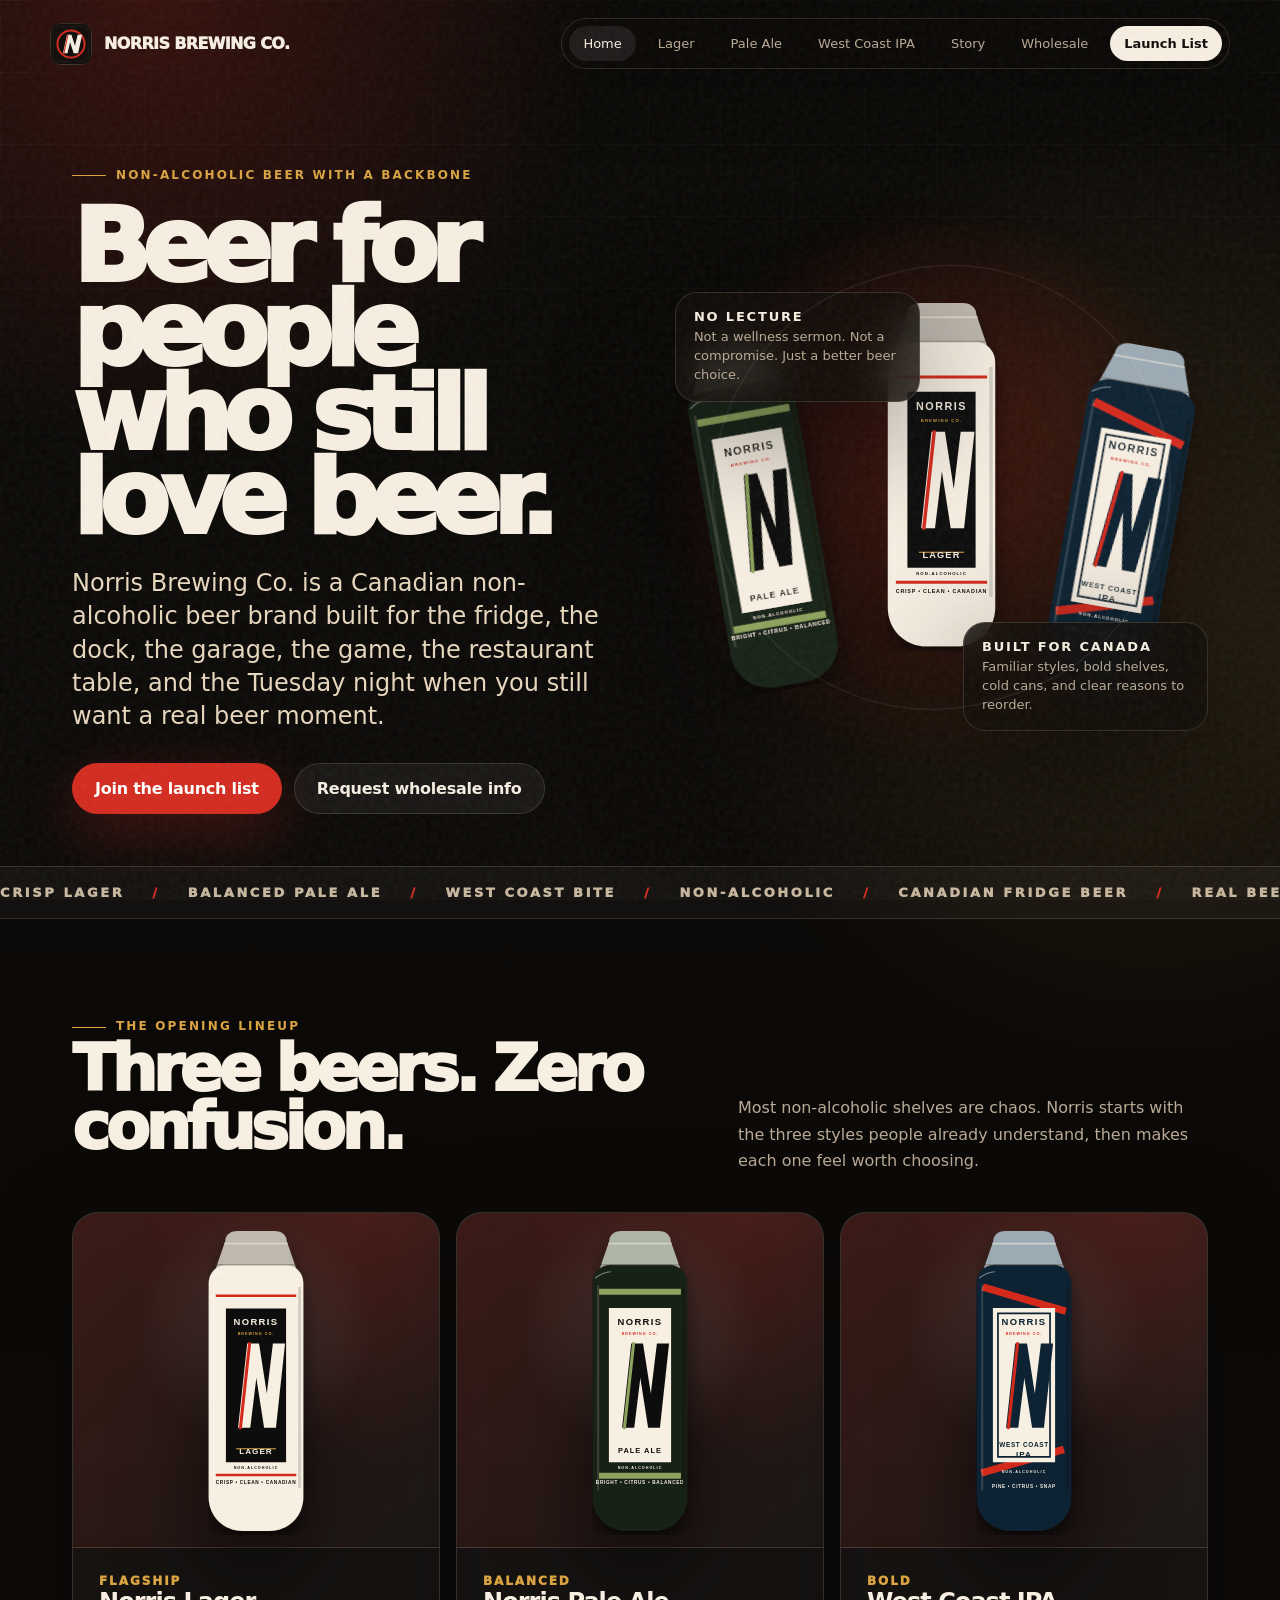
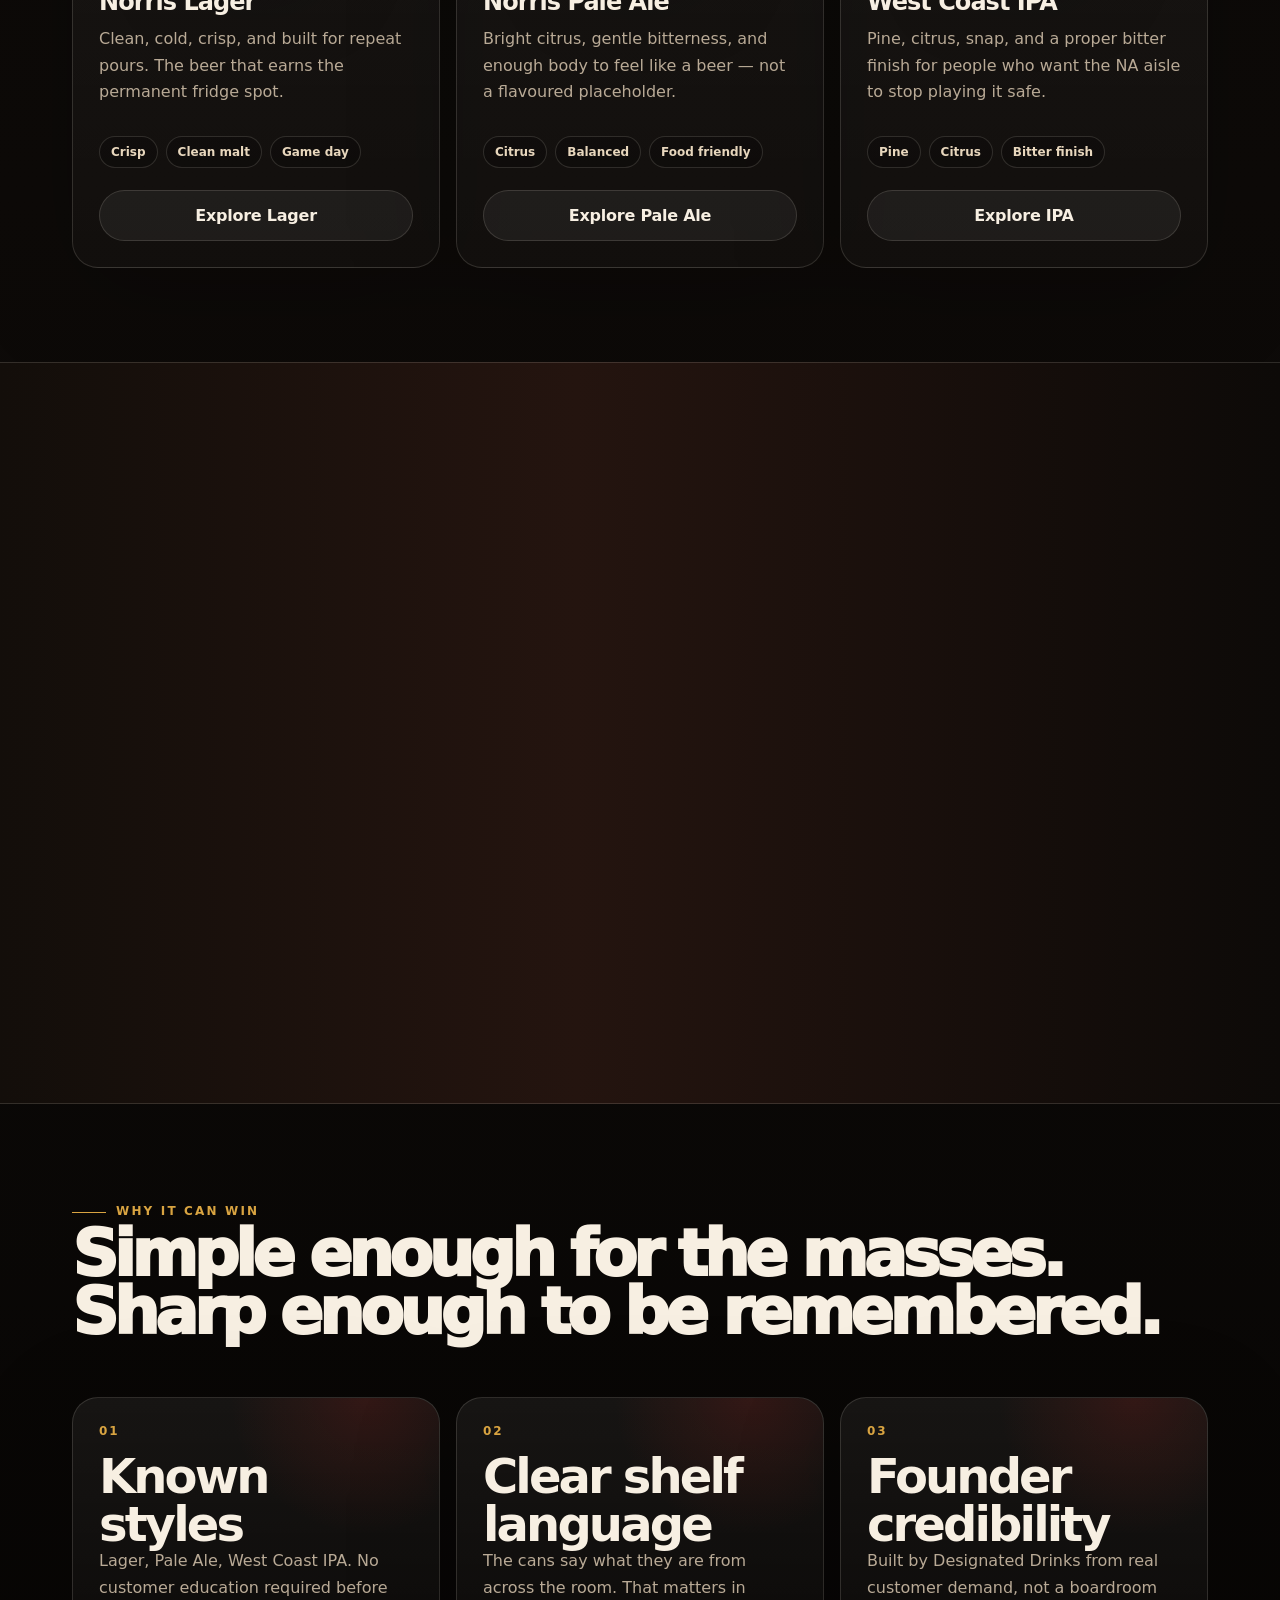
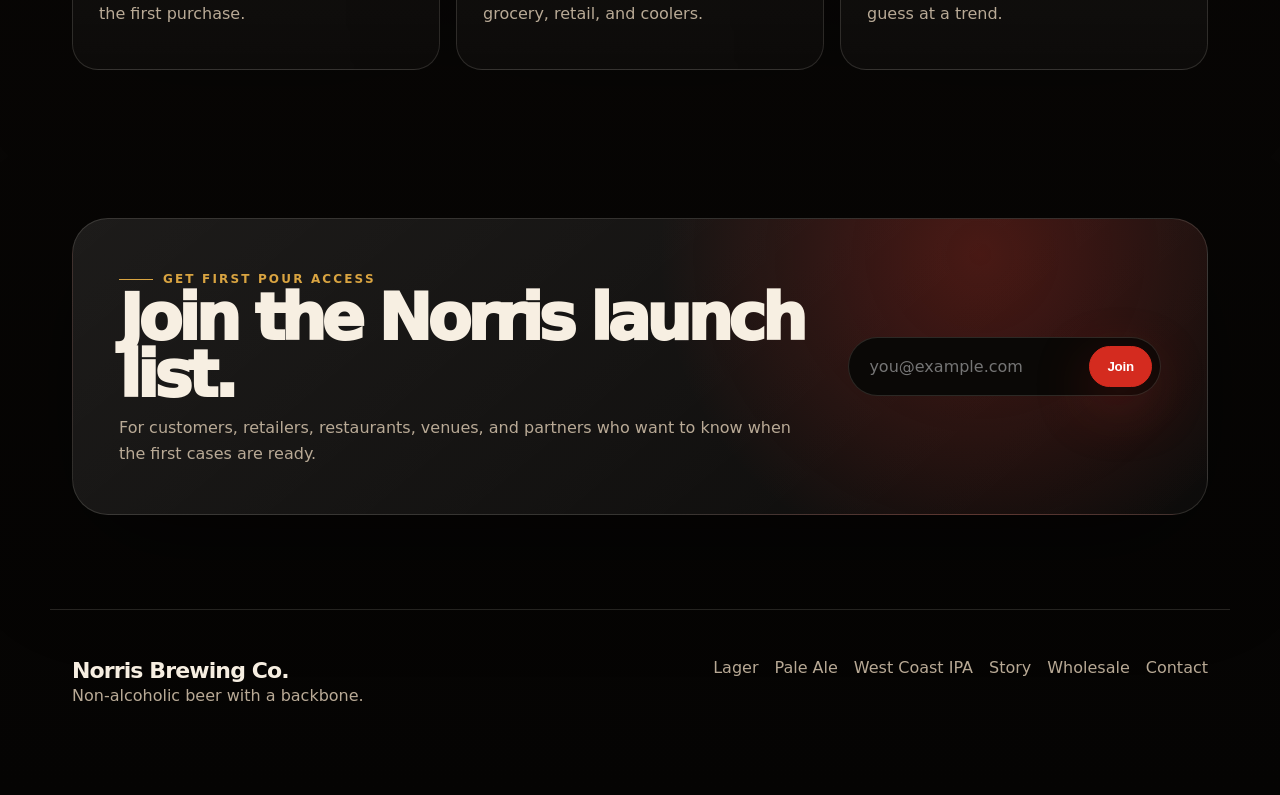
==== index.html @ 3e96d262 "Add agency-style homepage" ====
<!doctype html>
<html lang="en">
<head>
  <meta charset="utf-8">
  <meta name="viewport" content="width=device-width, initial-scale=1">
  <title>Norris Brewing Co. | Non-Alcoholic Beer With a Backbone</title>
  <meta name="description" content="Norris Brewing Co. is a Canadian non-alcoholic beer brand built for people who still love beer: Lager, Pale Ale, and West Coast IPA.">
  <meta property="og:title" content="Norris Brewing Co.">
  <meta property="og:description" content="Beer for people who still love beer. Non-alcoholic Lager, Pale Ale, and West Coast IPA.">
  <meta property="og:type" content="website">
  <link rel="icon" href="assets/img/norris-logo.svg">
  <link rel="stylesheet" href="assets/css/style.css">
</head>
<body>
  <div class="noise"></div>
  <header class="nav">
    <a class="brand" href="index.html" aria-label="Norris Brewing Co. home"><span class="brand-mark"><img src="assets/img/norris-logo.svg" alt=""></span><span>Norris Brewing Co.</span></a>
    <button class="menu-toggle" data-menu-toggle aria-label="Open menu" aria-expanded="false"><span></span><span></span></button>
    <nav data-menu>
      <a class="active" href="index.html">Home</a>
      <a href="lager.html">Lager</a>
      <a href="pale-ale.html">Pale Ale</a>
      <a href="west-coast-ipa.html">West Coast IPA</a>
      <a href="story.html">Story</a>
      <a href="wholesale.html">Wholesale</a>
      <a class="nav-cta" href="contact.html">Launch List</a>
    </nav>
  </header>

  <main>
    <section class="hero">
      <div class="hero-copy reveal">
        <p class="eyebrow">Non-alcoholic beer with a backbone</p>
        <h1>Beer for people who still love beer.</h1>
        <p class="lede">Norris Brewing Co. is a Canadian non-alcoholic beer brand built for the fridge, the dock, the garage, the game, the restaurant table, and the Tuesday night when you still want a real beer moment.</p>
        <div class="actions">
          <a class="btn primary" href="contact.html">Join the launch list</a>
          <a class="btn ghost" href="wholesale.html">Request wholesale info</a>
        </div>
      </div>
      <div class="hero-art reveal delay-1" aria-hidden="true">
        <div class="can-lineup">
          <img src="assets/img/can-pale-ale.svg" alt="">
          <img src="assets/img/can-lager.svg" alt="">
          <img src="assets/img/can-west-coast-ipa.svg" alt="">
        </div>
        <div class="float-card one"><strong>No lecture</strong><span>Not a wellness sermon. Not a compromise. Just a better beer choice.</span></div>
        <div class="float-card two"><strong>Built for Canada</strong><span>Familiar styles, bold shelves, cold cans, and clear reasons to reorder.</span></div>
      </div>
    </section>

    <section class="strip" aria-label="Brand principles">
      <div class="strip-track">
        <span>Crisp Lager</span><span>Balanced Pale Ale</span><span>West Coast Bite</span><span>Non-Alcoholic</span><span>Canadian Fridge Beer</span><span>Real Beer Energy</span>
        <span>Crisp Lager</span><span>Balanced Pale Ale</span><span>West Coast Bite</span><span>Non-Alcoholic</span><span>Canadian Fridge Beer</span><span>Real Beer Energy</span>
      </div>
    </section>

    <section class="section">
      <div class="section-head reveal">
        <div>
          <p class="eyebrow">The opening lineup</p>
          <h2>Three beers. Zero confusion.</h2>
        </div>
        <p>Most non-alcoholic shelves are chaos. Norris starts with the three styles people already understand, then makes each one feel worth choosing.</p>
      </div>
      <div class="grid-3">
        <article class="card product reveal">
          <a class="product-art" href="lager.html"><img src="assets/img/can-lager.svg" alt="Norris Lager can"></a>
          <div class="product-body">
            <span class="style">Flagship</span>
            <h3>Norris Lager</h3>
            <p>Clean, cold, crisp, and built for repeat pours. The beer that earns the permanent fridge spot.</p>
            <div class="product-meta"><span class="pill">Crisp</span><span class="pill">Clean malt</span><span class="pill">Game day</span></div>
            <a class="btn ghost" href="lager.html">Explore Lager</a>
          </div>
        </article>
        <article class="card product reveal delay-1">
          <a class="product-art" href="pale-ale.html"><img src="assets/img/can-pale-ale.svg" alt="Norris Pale Ale can"></a>
          <div class="product-body">
            <span class="style">Balanced</span>
            <h3>Norris Pale Ale</h3>
            <p>Bright citrus, gentle bitterness, and enough body to feel like a beer — not a flavoured placeholder.</p>
            <div class="product-meta"><span class="pill">Citrus</span><span class="pill">Balanced</span><span class="pill">Food friendly</span></div>
            <a class="btn ghost" href="pale-ale.html">Explore Pale Ale</a>
          </div>
        </article>
        <article class="card product reveal delay-2">
          <a class="product-art" href="west-coast-ipa.html"><img src="assets/img/can-west-coast-ipa.svg" alt="Norris West Coast IPA can"></a>
          <div class="product-body">
            <span class="style">Bold</span>
            <h3>West Coast IPA</h3>
            <p>Pine, citrus, snap, and a proper bitter finish for people who want the NA aisle to stop playing it safe.</p>
            <div class="product-meta"><span class="pill">Pine</span><span class="pill">Citrus</span><span class="pill">Bitter finish</span></div>
            <a class="btn ghost" href="west-coast-ipa.html">Explore IPA</a>
          </div>
        </article>
      </div>
    </section>

    <section class="story-band">
      <div class="story-band-inner">
        <div class="poster reveal"><div class="poster-text"><strong>Some drink. Some don’t. Everyone cheers.</strong><span>Norris Brewing Co.</span></div></div>
        <div class="reveal delay-1">
          <p class="eyebrow">Why this exists</p>
          <p class="quote">The NA beer category does not need another apology can.</p>
          <p>Norris is built for people who did not quit beer culture — they just want a better option inside it. The tone is simple: no sad substitutes, no awkward explanations, no lifestyle theatre. Just beer that belongs in the cooler.</p>
          <div class="actions"><a class="btn primary" href="story.html">Read the story</a><a class="btn ghost" href="wholesale.html">Carry the brand</a></div>
        </div>
      </div>
    </section>

    <section class="section">
      <div class="section-head reveal">
        <div>
          <p class="eyebrow">Why it can win</p>
          <h2>Simple enough for the masses. Sharp enough to be remembered.</h2>
        </div>
      </div>
      <div class="grid-3">
        <article class="card kicker reveal"><span>01</span><strong>Known styles</strong><p>Lager, Pale Ale, West Coast IPA. No customer education required before the first purchase.</p></article>
        <article class="card kicker reveal delay-1"><span>02</span><strong>Clear shelf language</strong><p>The cans say what they are from across the room. That matters in grocery, retail, and coolers.</p></article>
        <article class="card kicker reveal delay-2"><span>03</span><strong>Founder credibility</strong><p>Built by Designated Drinks from real customer demand, not a boardroom guess at a trend.</p></article>
      </div>
    </section>

    <section class="section compact" id="launch-list">
      <div class="cta-panel reveal">
        <div>
          <p class="eyebrow">Get first pour access</p>
          <h2>Join the Norris launch list.</h2>
          <p>For customers, retailers, restaurants, venues, and partners who want to know when the first cases are ready.</p>
        </div>
        <form class="email-box" data-mailto-form>
          <input name="email" type="email" placeholder="you@example.com" aria-label="Email address" required>
          <input name="interest" type="hidden" value="Launch list from homepage">
          <button class="btn primary" type="submit">Join</button>
        </form>
      </div>
    </section>
  </main>

  <footer class="footer">
    <div><strong>Norris Brewing Co.</strong><p>Non-alcoholic beer with a backbone.</p></div>
    <nav><a href="lager.html">Lager</a><a href="pale-ale.html">Pale Ale</a><a href="west-coast-ipa.html">West Coast IPA</a><a href="story.html">Story</a><a href="wholesale.html">Wholesale</a><a href="contact.html">Contact</a></nav>
  </footer>
  <script src="assets/js/main.js"></script>
</body>
</html>
---- assets/css/style.css ----
/* Norris Brewing Co. — static agency-style launch site */
:root{
  --ink:#f7efe2;
  --muted:#b9aa96;
  --soft:#e8d7bd;
  --bg:#090806;
  --bg2:#14100c;
  --card:#18130e;
  --line:rgba(247,239,226,.14);
  --red:#d42b1f;
  --red2:#ff4a36;
  --gold:#d9a441;
  --green:#8ea35d;
  --blue:#2f7aa3;
  --shadow:0 30px 120px rgba(0,0,0,.42);
  --radius:26px;
  --max:1180px;
}
*{box-sizing:border-box}
html{scroll-behavior:smooth}
body{
  margin:0;
  font-family:Inter,ui-sans-serif,system-ui,-apple-system,BlinkMacSystemFont,"Segoe UI",sans-serif;
  color:var(--ink);
  background:
    radial-gradient(circle at 12% 0%,rgba(212,43,31,.22),transparent 28rem),
    radial-gradient(circle at 90% 15%,rgba(217,164,65,.14),transparent 30rem),
    linear-gradient(180deg,var(--bg),#0d0a08 45%,#050403);
  overflow-x:hidden;
}
a{color:inherit;text-decoration:none}
img{max-width:100%;display:block}
.noise{position:fixed;inset:0;pointer-events:none;opacity:.11;z-index:50;background-image:url("data:image/svg+xml,%3Csvg viewBox='0 0 180 180' xmlns='http://www.w3.org/2000/svg'%3E%3Cfilter id='n'%3E%3CfeTurbulence type='fractalNoise' baseFrequency='.9' numOctaves='3' stitchTiles='stitch'/%3E%3C/filter%3E%3Crect width='100%25' height='100%25' filter='url(%23n)' opacity='.55'/%3E%3C/svg%3E")}
body::before{content:"";position:fixed;inset:0;pointer-events:none;background:linear-gradient(rgba(255,255,255,.035) 1px,transparent 1px),linear-gradient(90deg,rgba(255,255,255,.025) 1px,transparent 1px);background-size:72px 72px;mask-image:linear-gradient(to bottom,black,transparent 75%);z-index:-1}
.nav{
  position:sticky;top:0;z-index:40;
  display:flex;align-items:center;justify-content:space-between;
  max-width:calc(var(--max) + 44px);margin:0 auto;padding:18px 22px;
  backdrop-filter:blur(18px);
}
.brand{display:flex;align-items:center;gap:12px;font-weight:950;letter-spacing:-.04em;text-transform:uppercase}
.brand-mark{width:42px;height:42px;border:1px solid var(--line);border-radius:12px;display:grid;place-items:center;background:linear-gradient(145deg,#23180f,#0b0907);box-shadow:inset 0 0 0 1px rgba(255,255,255,.05)}
.brand-mark svg{width:26px;height:26px}
.nav nav{display:flex;align-items:center;gap:8px;border:1px solid var(--line);background:rgba(10,8,6,.62);padding:7px;border-radius:999px;box-shadow:0 20px 70px rgba(0,0,0,.28)}
.nav nav a{font-size:13px;color:var(--muted);padding:10px 14px;border-radius:999px;transition:.22s ease}
.nav nav a:hover,.nav nav a.active{color:var(--ink);background:rgba(255,255,255,.08)}
.nav .nav-cta{background:var(--ink);color:#100c09;font-weight:850}
.menu-toggle{display:none;background:none;border:0;color:var(--ink);width:44px;height:44px;position:relative}
.menu-toggle span{display:block;height:2px;background:var(--ink);margin:7px 5px;border-radius:5px}
main{position:relative;z-index:1}
.hero{max-width:var(--max);margin:0 auto;padding:74px 22px 52px;display:grid;grid-template-columns:1.02fr .98fr;gap:48px;align-items:center;min-height:760px}
.hero-copy{position:relative;z-index:2}
.eyebrow{display:inline-flex;align-items:center;gap:10px;font-size:12px;letter-spacing:.18em;text-transform:uppercase;color:var(--gold);font-weight:900;margin:0 0 20px}
.eyebrow::before{content:"";width:34px;height:1px;background:currentColor;display:inline-block}
h1,h2,h3,p{margin-top:0}
h1{font-size:clamp(56px,8vw,112px);line-height:.82;letter-spacing:-.085em;margin-bottom:26px;font-weight:1000;max-width:900px}
h2{font-size:clamp(36px,5vw,76px);line-height:.9;letter-spacing:-.07em;margin-bottom:22px;font-weight:1000}
h3{font-size:24px;letter-spacing:-.04em;margin-bottom:10px}
.lede{font-size:clamp(18px,2.1vw,24px);line-height:1.38;color:var(--soft);max-width:640px;margin-bottom:30px}
p{color:var(--muted);line-height:1.65;font-size:16px}.tight{max-width:720px}.small{font-size:13px;color:#9d8e7d}
.actions{display:flex;flex-wrap:wrap;gap:12px;align-items:center}.btn{display:inline-flex;align-items:center;justify-content:center;gap:10px;border-radius:999px;padding:15px 22px;font-weight:900;border:1px solid var(--line);transition:.22s ease;letter-spacing:-.015em}.btn.primary{background:var(--red);border-color:var(--red);color:white;box-shadow:0 18px 58px rgba(212,43,31,.28)}.btn.primary:hover{transform:translateY(-2px);background:var(--red2)}.btn.dark{background:#0d0a08;color:var(--ink)}.btn.ghost{background:rgba(255,255,255,.055);color:var(--ink)}.btn.ghost:hover,.btn.dark:hover{background:rgba(255,255,255,.1);transform:translateY(-2px)}
.hero-art{position:relative;min-height:610px;display:grid;place-items:center}.hero-art::before{content:"";position:absolute;width:650px;height:650px;border-radius:999px;background:radial-gradient(circle,rgba(212,43,31,.35),transparent 62%);filter:blur(10px)}.hero-art::after{content:"";position:absolute;inset:14% 7%;border:1px solid rgba(255,255,255,.11);border-radius:999px;transform:rotate(-18deg)}
.can-lineup{position:relative;display:flex;align-items:flex-end;justify-content:center;gap:clamp(8px,2vw,24px);width:100%;filter:drop-shadow(0 60px 70px rgba(0,0,0,.58))}.can-lineup img{width:min(31vw,230px);min-width:132px}.can-lineup img:nth-child(1){transform:rotate(-10deg) translateY(28px)}.can-lineup img:nth-child(2){transform:translateY(-14px);z-index:2}.can-lineup img:nth-child(3){transform:rotate(10deg) translateY(28px)}
.float-card{position:absolute;background:rgba(18,13,9,.82);border:1px solid var(--line);border-radius:22px;padding:16px 18px;backdrop-filter:blur(18px);box-shadow:var(--shadow);max-width:245px}.float-card strong{display:block;font-size:13px;letter-spacing:.14em;text-transform:uppercase;color:var(--ink);margin-bottom:4px}.float-card span{display:block;color:var(--muted);font-size:13px;line-height:1.45}.float-card.one{left:0;top:18%}.float-card.two{right:0;bottom:10%}
.strip{border-block:1px solid var(--line);overflow:hidden;background:rgba(255,255,255,.035)}.strip-track{display:flex;gap:28px;white-space:nowrap;animation:marquee 30s linear infinite;padding:18px 0;font-size:13px;letter-spacing:.2em;text-transform:uppercase;color:#c9b89f;font-weight:950}.strip-track span{display:inline-flex;align-items:center;gap:28px}.strip-track span::after{content:"/";color:var(--red)}@keyframes marquee{from{transform:translateX(0)}to{transform:translateX(-50%)}}
.section{max-width:var(--max);margin:0 auto;padding:94px 22px}.section.compact{padding-top:54px}.section-head{display:flex;justify-content:space-between;gap:28px;align-items:flex-end;margin-bottom:34px}.section-head p{max-width:470px;margin-bottom:4px}.grid-3{display:grid;grid-template-columns:repeat(3,1fr);gap:16px}.grid-2{display:grid;grid-template-columns:repeat(2,1fr);gap:18px}.card{border:1px solid var(--line);border-radius:var(--radius);background:linear-gradient(180deg,rgba(255,255,255,.06),rgba(255,255,255,.025));padding:26px;box-shadow:0 28px 110px rgba(0,0,0,.22);position:relative;overflow:hidden}.card::before{content:"";position:absolute;inset:0;background:radial-gradient(circle at 80% 0%,rgba(212,43,31,.15),transparent 34%);pointer-events:none}.card > *{position:relative}.card.kicker strong{font-size:48px;line-height:1;letter-spacing:-.06em}.card.kicker span{display:block;color:var(--gold);font-size:12px;letter-spacing:.16em;text-transform:uppercase;font-weight:900;margin-bottom:14px}.card.product{padding:0;overflow:hidden;display:flex;flex-direction:column;min-height:590px}.product-art{min-height:335px;display:grid;place-items:center;background:radial-gradient(circle at 50% 35%,rgba(255,255,255,.14),transparent 42%),linear-gradient(140deg,rgba(212,43,31,.18),rgba(255,255,255,.025));border-bottom:1px solid var(--line)}.product-art img{height:310px;filter:drop-shadow(0 38px 44px rgba(0,0,0,.55));transition:.3s ease}.product:hover .product-art img{transform:translateY(-8px) rotate(2deg)}.product-body{padding:26px;display:flex;flex-direction:column;flex:1}.product-body .style{color:var(--gold);font-size:12px;letter-spacing:.16em;text-transform:uppercase;font-weight:950}.product-body p{flex:1}.product-meta{display:flex;flex-wrap:wrap;gap:8px;margin:14px 0 22px}.pill{display:inline-flex;border:1px solid var(--line);background:rgba(0,0,0,.18);border-radius:999px;padding:8px 11px;font-size:12px;color:var(--soft);font-weight:750}
.story-band{position:relative;overflow:hidden;border-block:1px solid var(--line);background:linear-gradient(90deg,#130e0a,#24140f 45%,#0d0a08)}.story-band-inner{max-width:var(--max);margin:0 auto;padding:110px 22px;display:grid;grid-template-columns:.86fr 1.14fr;gap:46px;align-items:center}.poster{min-height:520px;border-radius:34px;border:1px solid rgba(255,255,255,.14);background:linear-gradient(145deg,rgba(212,43,31,.92),rgba(18,13,9,.98));display:flex;align-items:flex-end;padding:34px;box-shadow:var(--shadow);position:relative;overflow:hidden}.poster::before{content:"N";position:absolute;font-size:520px;font-weight:1000;letter-spacing:-.16em;line-height:.7;left:-46px;top:32px;color:rgba(255,255,255,.08);transform:skewX(-10deg)}.poster-text{position:relative}.poster-text strong{display:block;font-size:clamp(46px,6vw,86px);line-height:.85;letter-spacing:-.08em}.poster-text span{display:block;margin-top:14px;color:#ffe4dc;font-weight:850;text-transform:uppercase;letter-spacing:.1em;font-size:12px}.quote{font-size:clamp(32px,4.4vw,62px);line-height:.95;letter-spacing:-.07em;color:var(--ink);font-weight:1000;margin-bottom:22px}.timeline{display:grid;gap:12px;margin-top:28px}.timeline div{display:grid;grid-template-columns:88px 1fr;gap:16px;padding:16px;border:1px solid var(--line);border-radius:18px;background:rgba(255,255,255,.04)}.timeline strong{color:var(--gold);font-size:12px;letter-spacing:.14em;text-transform:uppercase}.timeline p{margin:0}
.cta-panel{border-radius:36px;border:1px solid var(--line);padding:46px;background:radial-gradient(circle at 80% 12%,rgba(212,43,31,.28),transparent 34%),linear-gradient(140deg,rgba(255,255,255,.09),rgba(255,255,255,.03));display:grid;grid-template-columns:1fr auto;gap:28px;align-items:center;box-shadow:var(--shadow)}.cta-panel h2{margin-bottom:10px}.cta-panel p{max-width:690px;margin-bottom:0}.email-box{display:flex;gap:8px;border:1px solid var(--line);background:#0a0806;border-radius:999px;padding:8px;min-width:min(100%,430px)}.email-box input{all:unset;color:var(--ink);padding:0 12px;flex:1;min-width:140px}.email-box .btn{padding:12px 17px}
.page-hero{max-width:var(--max);margin:0 auto;padding:78px 22px 48px;display:grid;grid-template-columns:1fr .82fr;gap:42px;align-items:center;min-height:650px}.page-hero h1{font-size:clamp(54px,7.6vw,104px)}.product-hero-art{display:grid;place-items:center;position:relative;min-height:540px}.product-hero-art::before{content:"";position:absolute;width:min(84vw,560px);height:min(84vw,560px);border-radius:999px;border:1px solid var(--line);background:radial-gradient(circle,rgba(255,255,255,.1),transparent 62%)}.product-hero-art img{height:min(72vw,510px);filter:drop-shadow(0 58px 65px rgba(0,0,0,.62));position:relative}.specs{display:grid;grid-template-columns:repeat(4,1fr);gap:12px;margin-top:28px}.specs div{border:1px solid var(--line);border-radius:18px;padding:16px;background:rgba(255,255,255,.04)}.specs span{display:block;color:var(--gold);font-size:11px;letter-spacing:.16em;text-transform:uppercase;font-weight:950;margin-bottom:8px}.specs strong{font-size:18px;letter-spacing:-.03em}.taste-grid{display:grid;grid-template-columns:1.1fr .9fr;gap:18px}.taste-list{display:grid;gap:10px}.taste-list div{display:flex;justify-content:space-between;gap:18px;align-items:center;border-bottom:1px solid var(--line);padding:16px 0}.taste-list strong{font-size:18px}.bar{height:10px;width:46%;border-radius:999px;background:rgba(255,255,255,.08);overflow:hidden}.bar span{display:block;height:100%;background:linear-gradient(90deg,var(--gold),var(--red));border-radius:999px}.big-number{font-size:112px;font-weight:1000;letter-spacing:-.09em;line-height:.8;color:var(--red)}
.table{width:100%;border-collapse:collapse;border:1px solid var(--line);border-radius:24px;overflow:hidden;display:table}.table th,.table td{text-align:left;padding:18px;border-bottom:1px solid var(--line);color:var(--muted)}.table th{color:var(--ink);font-size:12px;letter-spacing:.13em;text-transform:uppercase;background:rgba(255,255,255,.05)}.table tr:last-child td{border-bottom:0}.split{display:grid;grid-template-columns:.9fr 1.1fr;gap:28px;align-items:start}.contact-card a{color:var(--ink);font-weight:900}.form-shell{border:1px solid var(--line);border-radius:32px;background:rgba(255,255,255,.045);padding:28px}.field{display:grid;gap:8px;margin-bottom:14px}.field label{font-size:12px;text-transform:uppercase;letter-spacing:.14em;color:var(--gold);font-weight:950}.field input,.field textarea,.field select{width:100%;border:1px solid var(--line);border-radius:16px;background:#0c0907;color:var(--ink);padding:15px 16px;font:inherit}.field textarea{min-height:135px;resize:vertical}.footer{max-width:var(--max);margin:0 auto;padding:48px 22px 70px;border-top:1px solid var(--line);display:flex;justify-content:space-between;gap:28px;color:var(--muted)}.footer strong{display:block;color:var(--ink);font-size:22px;letter-spacing:-.04em}.footer nav{display:flex;gap:16px;flex-wrap:wrap}.footer a{color:var(--muted)}.footer a:hover{color:var(--ink)}
.reveal{opacity:0;transform:translateY(24px);transition:.7s ease}.reveal.visible{opacity:1;transform:none}.delay-1{transition-delay:.08s}.delay-2{transition-delay:.16s}.delay-3{transition-delay:.24s}
@media(max-width:980px){.hero,.page-hero,.story-band-inner,.split,.taste-grid{grid-template-columns:1fr}.hero{padding-top:48px;min-height:auto}.hero-art{min-height:520px}.section-head,.cta-panel{display:block}.cta-panel .actions{margin-top:24px}.specs{grid-template-columns:repeat(2,1fr)}.grid-3{grid-template-columns:1fr 1fr}.float-card.one{left:12px}.float-card.two{right:12px}.page-hero{min-height:auto}.product-hero-art{min-height:480px}}
@media(max-width:760px){.nav{padding:14px 14px}.brand span:last-child{font-size:14px}.menu-toggle{display:block}.nav nav{position:absolute;left:14px;right:14px;top:72px;display:none;flex-direction:column;align-items:stretch;border-radius:24px;padding:12px;background:rgba(10,8,6,.96)}.nav nav.open{display:flex}.nav nav a{text-align:center}.hero,.page-hero,.section{padding-left:16px;padding-right:16px}.hero{padding-top:34px}.hero-art{min-height:430px}.float-card{display:none}.can-lineup img{min-width:94px}.can-lineup img:nth-child(1){transform:rotate(-9deg) translateY(20px)}.can-lineup img:nth-child(3){transform:rotate(9deg) translateY(20px)}h1{font-size:clamp(52px,16vw,78px)}h2{font-size:clamp(38px,12vw,58px)}.lede{font-size:18px}.grid-3,.grid-2{grid-template-columns:1fr}.card.product{min-height:auto}.product-art{min-height:275px}.product-art img{height:255px}.story-band-inner{padding:74px 16px}.poster{min-height:390px}.poster::before{font-size:390px}.timeline div{grid-template-columns:1fr}.cta-panel{padding:28px;border-radius:26px}.email-box{display:grid;border-radius:22px}.email-box .btn{width:100%}.specs{grid-template-columns:1fr}.table{display:block;overflow-x:auto}.footer{display:block}.footer nav{margin-top:20px}.actions .btn{width:100%}.bar{width:40%}.big-number{font-size:78px}}
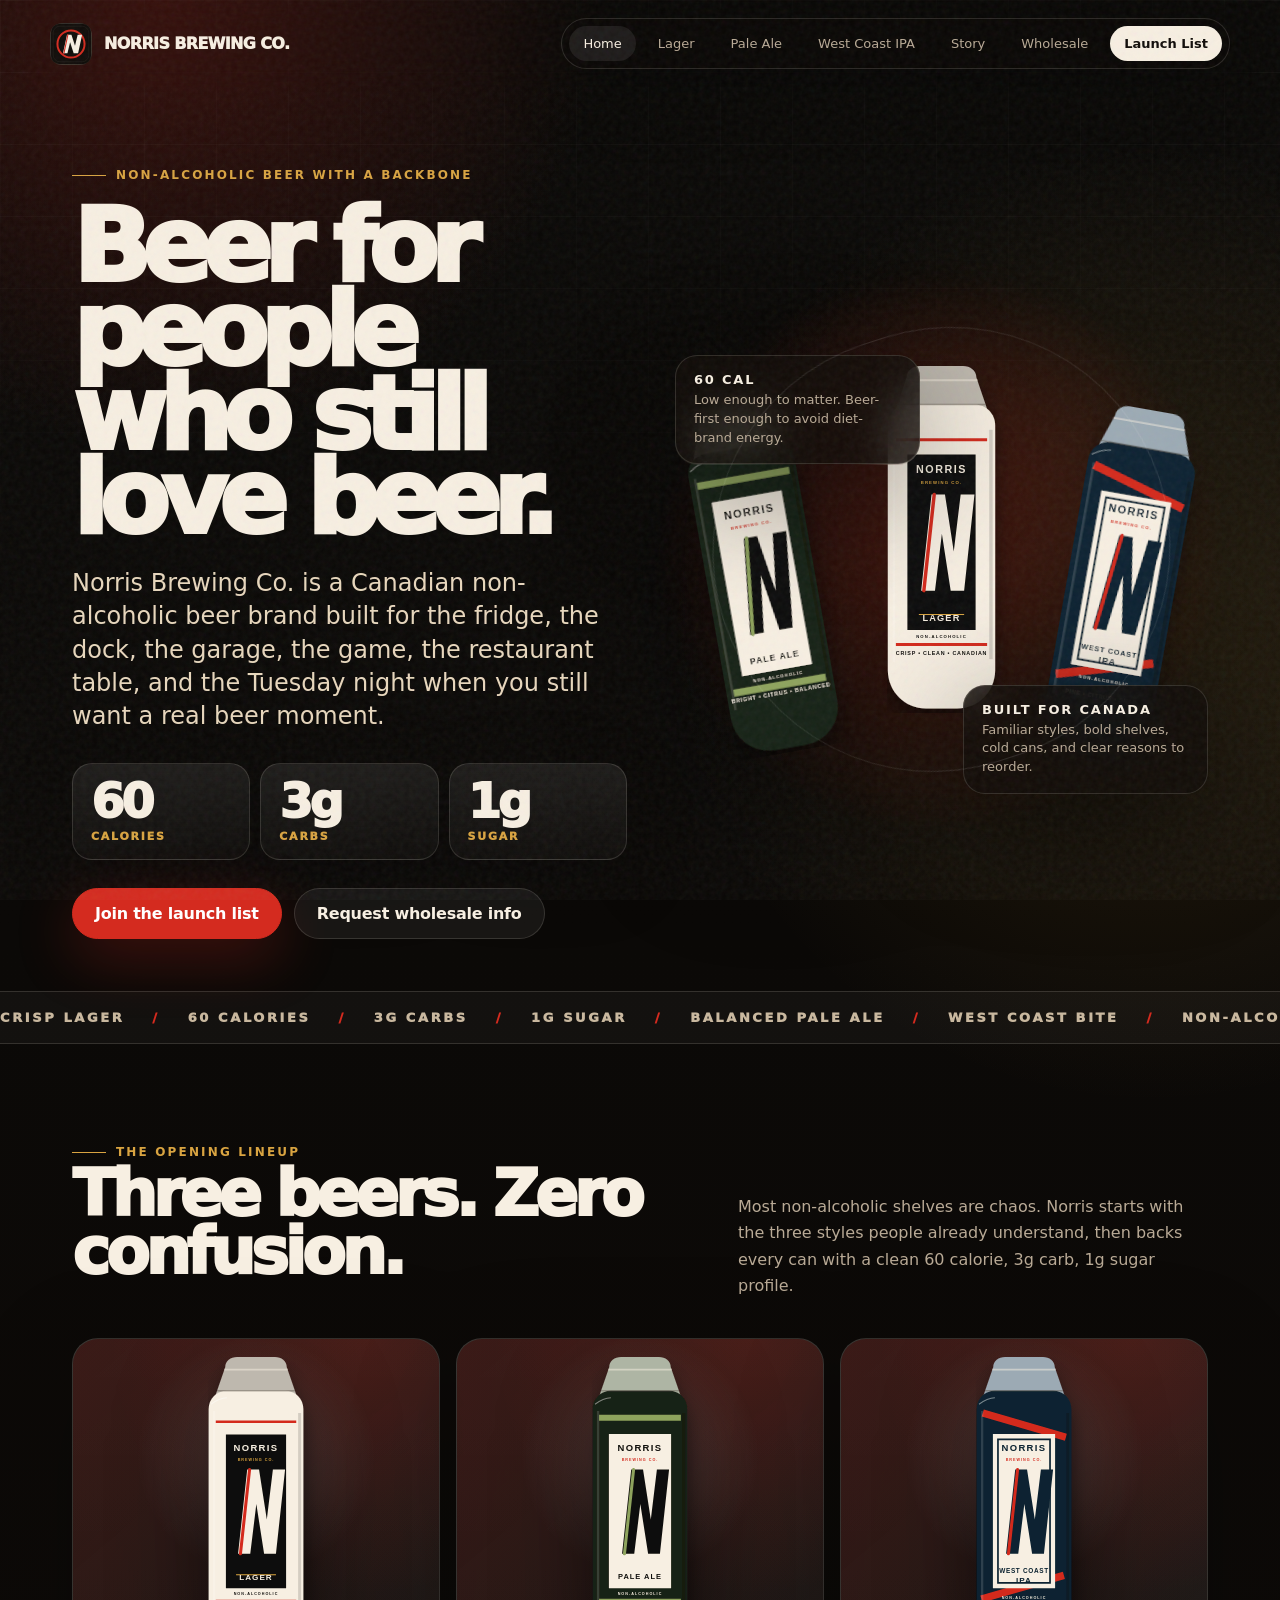
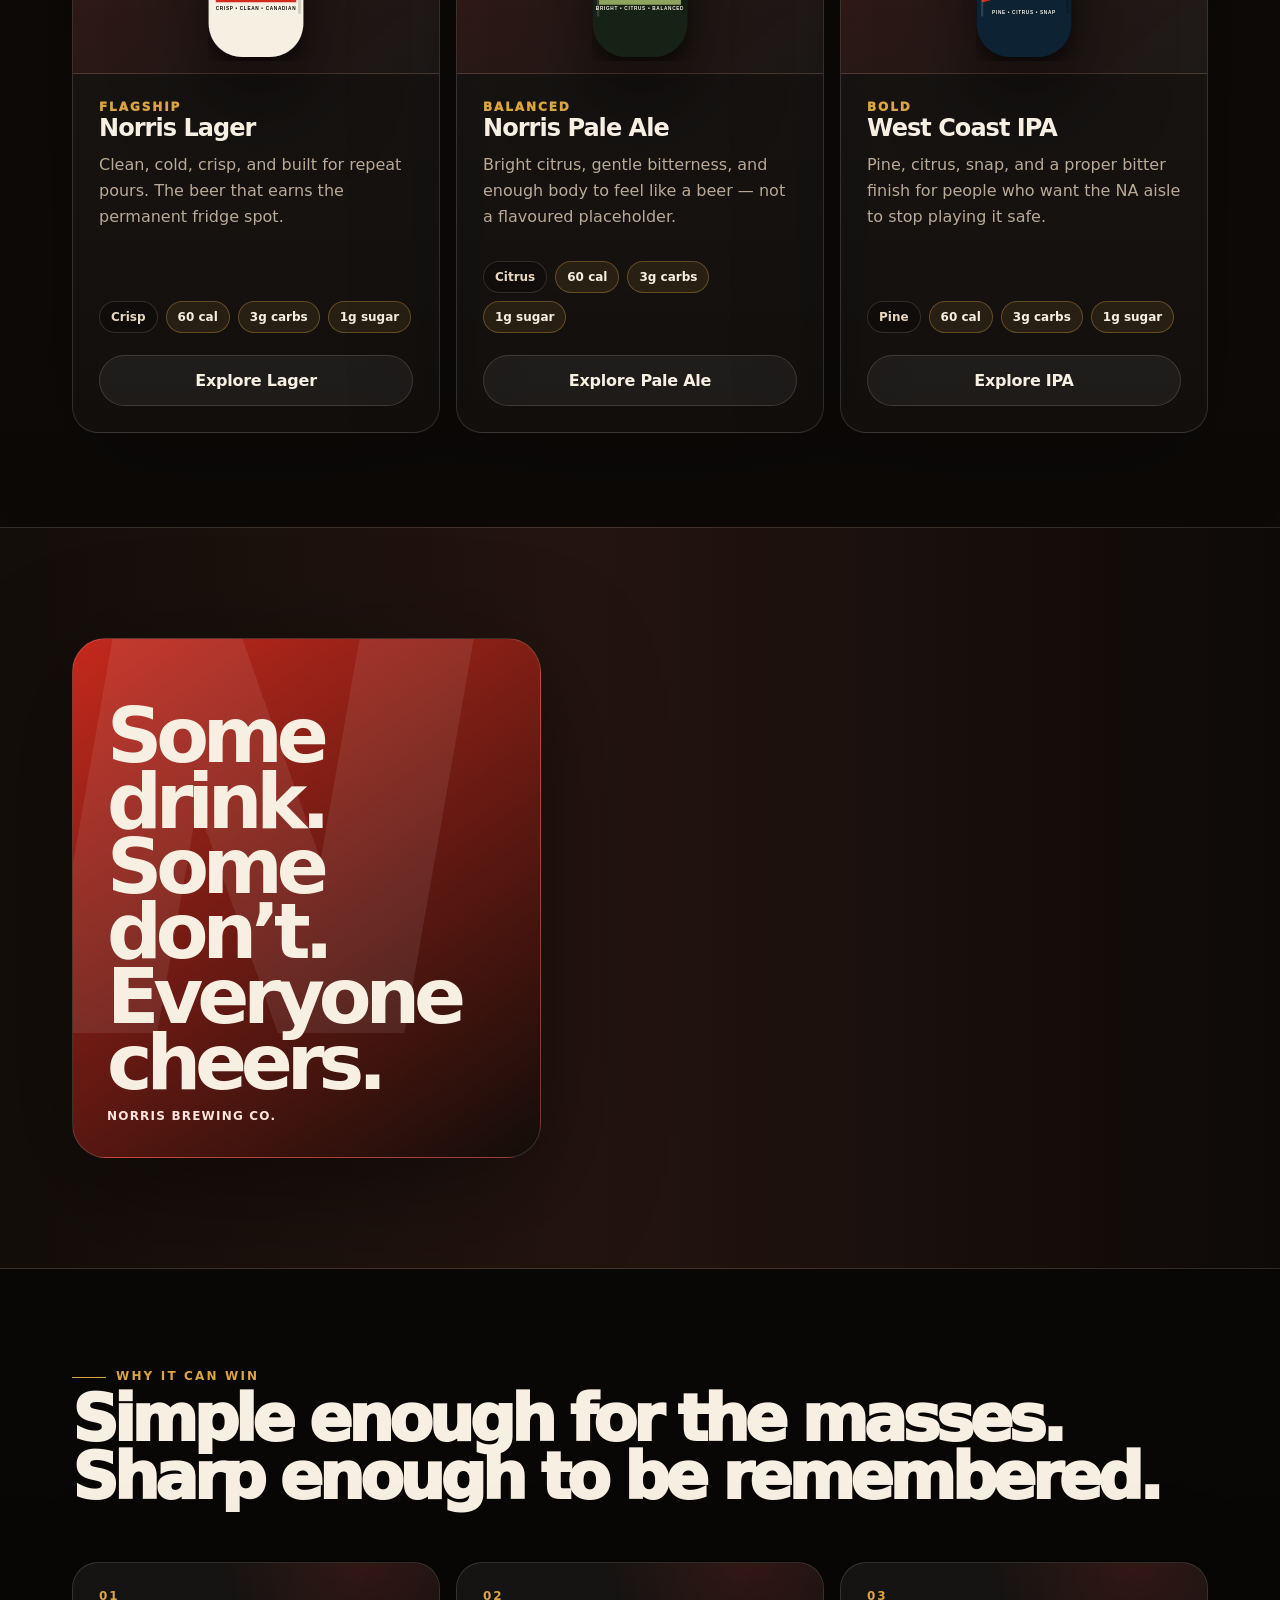
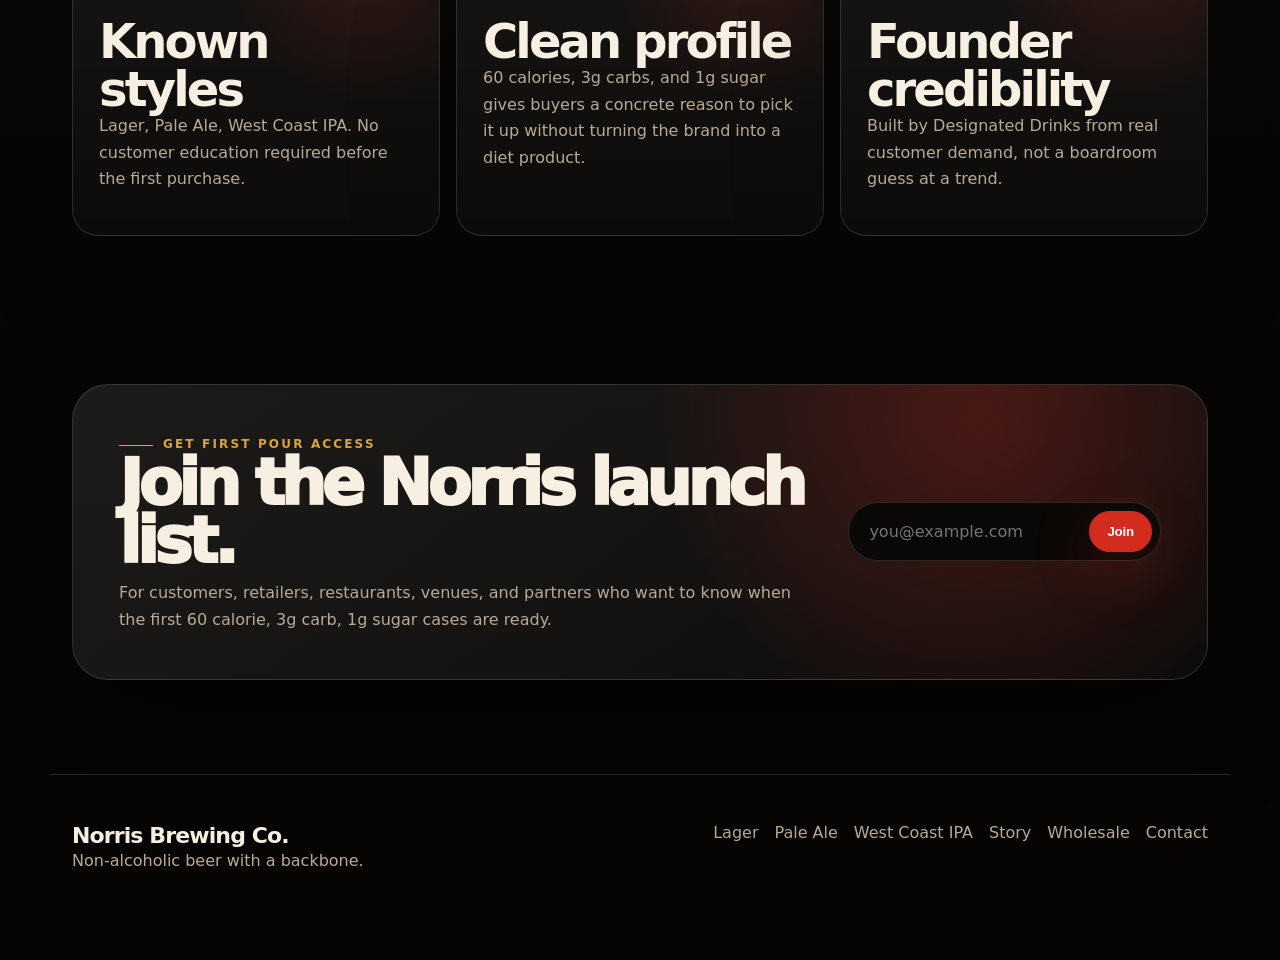
==== commit ea627114: "Add nutrition highlights to homepage" ====
--- a/index.html
+++ b/index.html
@@ -4,12 +4,13 @@
   <meta charset="utf-8">
   <meta name="viewport" content="width=device-width, initial-scale=1">
   <title>Norris Brewing Co. | Non-Alcoholic Beer With a Backbone</title>
-  <meta name="description" content="Norris Brewing Co. is a Canadian non-alcoholic beer brand built for people who still love beer: Lager, Pale Ale, and West Coast IPA.">
+  <meta name="description" content="Norris Brewing Co. is a Canadian non-alcoholic beer brand built for people who still love beer: 60 calories, 3g carbs, 1g sugar, Lager, Pale Ale, and West Coast IPA.">
   <meta property="og:title" content="Norris Brewing Co.">
-  <meta property="og:description" content="Beer for people who still love beer. Non-alcoholic Lager, Pale Ale, and West Coast IPA.">
+  <meta property="og:description" content="Beer for people who still love beer. 60 calories. 3g carbs. 1g sugar. Non-alcoholic Lager, Pale Ale, and West Coast IPA.">
   <meta property="og:type" content="website">
   <link rel="icon" href="assets/img/norris-logo.svg">
   <link rel="stylesheet" href="assets/css/style.css">
+  <link rel="stylesheet" href="assets/css/nutrition.css">
 </head>
 <body>
   <div class="noise"></div>
@@ -33,6 +34,11 @@
         <p class="eyebrow">Non-alcoholic beer with a backbone</p>
         <h1>Beer for people who still love beer.</h1>
         <p class="lede">Norris Brewing Co. is a Canadian non-alcoholic beer brand built for the fridge, the dock, the garage, the game, the restaurant table, and the Tuesday night when you still want a real beer moment.</p>
+        <div class="nutrition-row hero-nutrition" aria-label="Nutrition highlights">
+          <div class="nutrition-stat"><strong>60</strong><span>Calories</span></div>
+          <div class="nutrition-stat"><strong>3g</strong><span>Carbs</span></div>
+          <div class="nutrition-stat"><strong>1g</strong><span>Sugar</span></div>
+        </div>
         <div class="actions">
           <a class="btn primary" href="contact.html">Join the launch list</a>
           <a class="btn ghost" href="wholesale.html">Request wholesale info</a>
@@ -44,15 +50,15 @@
           <img src="assets/img/can-lager.svg" alt="">
           <img src="assets/img/can-west-coast-ipa.svg" alt="">
         </div>
-        <div class="float-card one"><strong>No lecture</strong><span>Not a wellness sermon. Not a compromise. Just a better beer choice.</span></div>
+        <div class="float-card one"><strong>60 cal</strong><span>Low enough to matter. Beer-first enough to avoid diet-brand energy.</span></div>
         <div class="float-card two"><strong>Built for Canada</strong><span>Familiar styles, bold shelves, cold cans, and clear reasons to reorder.</span></div>
       </div>
     </section>
 
     <section class="strip" aria-label="Brand principles">
       <div class="strip-track">
-        <span>Crisp Lager</span><span>Balanced Pale Ale</span><span>West Coast Bite</span><span>Non-Alcoholic</span><span>Canadian Fridge Beer</span><span>Real Beer Energy</span>
-        <span>Crisp Lager</span><span>Balanced Pale Ale</span><span>West Coast Bite</span><span>Non-Alcoholic</span><span>Canadian Fridge Beer</span><span>Real Beer Energy</span>
+        <span>Crisp Lager</span><span>60 Calories</span><span>3g Carbs</span><span>1g Sugar</span><span>Balanced Pale Ale</span><span>West Coast Bite</span><span>Non-Alcoholic</span><span>Canadian Fridge Beer</span><span>Real Beer Energy</span>
+        <span>Crisp Lager</span><span>60 Calories</span><span>3g Carbs</span><span>1g Sugar</span><span>Balanced Pale Ale</span><span>West Coast Bite</span><span>Non-Alcoholic</span><span>Canadian Fridge Beer</span><span>Real Beer Energy</span>
       </div>
     </section>
 
@@ -62,7 +68,7 @@
           <p class="eyebrow">The opening lineup</p>
           <h2>Three beers. Zero confusion.</h2>
         </div>
-        <p>Most non-alcoholic shelves are chaos. Norris starts with the three styles people already understand, then makes each one feel worth choosing.</p>
+        <p>Most non-alcoholic shelves are chaos. Norris starts with the three styles people already understand, then backs every can with a clean 60 calorie, 3g carb, 1g sugar profile.</p>
       </div>
       <div class="grid-3">
         <article class="card product reveal">
@@ -71,7 +77,7 @@
             <span class="style">Flagship</span>
             <h3>Norris Lager</h3>
             <p>Clean, cold, crisp, and built for repeat pours. The beer that earns the permanent fridge spot.</p>
-            <div class="product-meta"><span class="pill">Crisp</span><span class="pill">Clean malt</span><span class="pill">Game day</span></div>
+            <div class="product-meta"><span class="pill">Crisp</span><span class="pill nutrition-pill">60 cal</span><span class="pill nutrition-pill">3g carbs</span><span class="pill nutrition-pill">1g sugar</span></div>
             <a class="btn ghost" href="lager.html">Explore Lager</a>
           </div>
         </article>
@@ -81,7 +87,7 @@
             <span class="style">Balanced</span>
             <h3>Norris Pale Ale</h3>
             <p>Bright citrus, gentle bitterness, and enough body to feel like a beer — not a flavoured placeholder.</p>
-            <div class="product-meta"><span class="pill">Citrus</span><span class="pill">Balanced</span><span class="pill">Food friendly</span></div>
+            <div class="product-meta"><span class="pill">Citrus</span><span class="pill nutrition-pill">60 cal</span><span class="pill nutrition-pill">3g carbs</span><span class="pill nutrition-pill">1g sugar</span></div>
             <a class="btn ghost" href="pale-ale.html">Explore Pale Ale</a>
           </div>
         </article>
@@ -91,7 +97,7 @@
             <span class="style">Bold</span>
             <h3>West Coast IPA</h3>
             <p>Pine, citrus, snap, and a proper bitter finish for people who want the NA aisle to stop playing it safe.</p>
-            <div class="product-meta"><span class="pill">Pine</span><span class="pill">Citrus</span><span class="pill">Bitter finish</span></div>
+            <div class="product-meta"><span class="pill">Pine</span><span class="pill nutrition-pill">60 cal</span><span class="pill nutrition-pill">3g carbs</span><span class="pill nutrition-pill">1g sugar</span></div>
             <a class="btn ghost" href="west-coast-ipa.html">Explore IPA</a>
           </div>
         </article>
@@ -119,7 +125,7 @@
       </div>
       <div class="grid-3">
         <article class="card kicker reveal"><span>01</span><strong>Known styles</strong><p>Lager, Pale Ale, West Coast IPA. No customer education required before the first purchase.</p></article>
-        <article class="card kicker reveal delay-1"><span>02</span><strong>Clear shelf language</strong><p>The cans say what they are from across the room. That matters in grocery, retail, and coolers.</p></article>
+        <article class="card kicker reveal delay-1"><span>02</span><strong>Clean profile</strong><p>60 calories, 3g carbs, and 1g sugar gives buyers a concrete reason to pick it up without turning the brand into a diet product.</p></article>
         <article class="card kicker reveal delay-2"><span>03</span><strong>Founder credibility</strong><p>Built by Designated Drinks from real customer demand, not a boardroom guess at a trend.</p></article>
       </div>
     </section>
@@ -129,7 +135,7 @@
         <div>
           <p class="eyebrow">Get first pour access</p>
           <h2>Join the Norris launch list.</h2>
-          <p>For customers, retailers, restaurants, venues, and partners who want to know when the first cases are ready.</p>
+          <p>For customers, retailers, restaurants, venues, and partners who want to know when the first 60 calorie, 3g carb, 1g sugar cases are ready.</p>
         </div>
         <form class="email-box" data-mailto-form>
           <input name="email" type="email" placeholder="you@example.com" aria-label="Email address" required>
--- a/assets/css/nutrition.css
+++ b/assets/css/nutrition.css
@@ -0,0 +1 @@
+.nutrition-row{display:grid;grid-template-columns:repeat(3,1fr);gap:10px;margin:22px 0 28px;max-width:620px}.nutrition-stat{border:1px solid var(--line);border-radius:20px;background:linear-gradient(180deg,rgba(255,255,255,.08),rgba(255,255,255,.025));padding:16px 18px;box-shadow:0 18px 70px rgba(0,0,0,.22)}.nutrition-stat strong{display:block;font-size:clamp(28px,4vw,48px);line-height:.88;letter-spacing:-.07em;color:var(--ink);font-weight:1000}.nutrition-stat span{display:block;margin-top:8px;color:var(--gold);font-size:11px;letter-spacing:.16em;text-transform:uppercase;font-weight:950}.nutrition-row.hero-nutrition{margin-top:10px}.nutrition-badge{display:inline-flex;align-items:center;gap:8px;border:1px solid rgba(217,164,65,.35);background:rgba(217,164,65,.1);color:var(--ink);border-radius:999px;padding:9px 12px;font-size:12px;font-weight:900;letter-spacing:.06em;text-transform:uppercase}.nutrition-badge::before{content:"";width:7px;height:7px;border-radius:999px;background:var(--gold);box-shadow:0 0 18px rgba(217,164,65,.65)}.product-meta .nutrition-pill{border-color:rgba(217,164,65,.34);background:rgba(217,164,65,.1);color:var(--ink)}.nutrition-callout{border:1px solid var(--line);border-radius:28px;padding:26px;background:radial-gradient(circle at 85% 0%,rgba(217,164,65,.18),transparent 36%),rgba(255,255,255,.045)}.nutrition-callout h3{font-size:34px;margin-bottom:8px}.nutrition-callout p{margin-bottom:0}@media(max-width:760px){.nutrition-row{grid-template-columns:1fr 1fr 1fr;gap:8px}.nutrition-stat{padding:13px 10px;border-radius:16px}.nutrition-stat strong{font-size:30px}.nutrition-stat span{font-size:9px;letter-spacing:.1em}.nutrition-badge{width:100%;justify-content:center}}
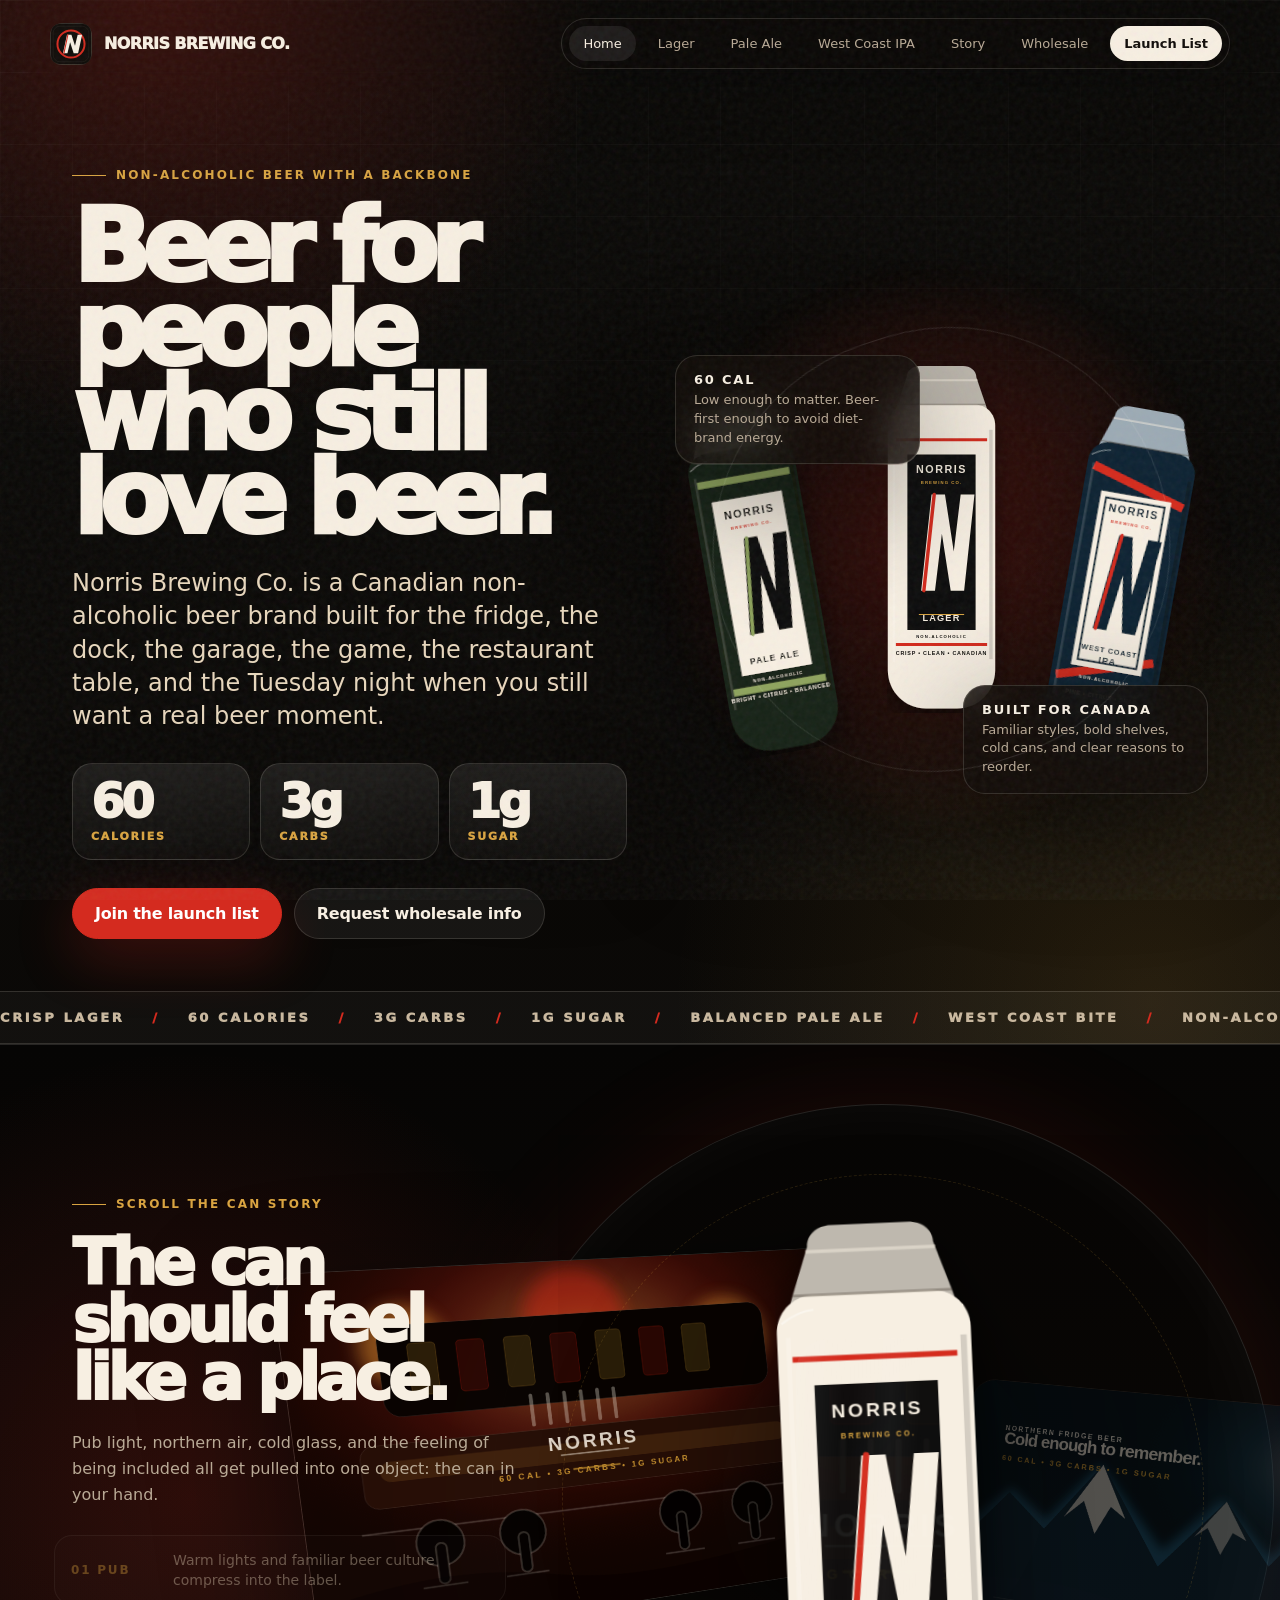
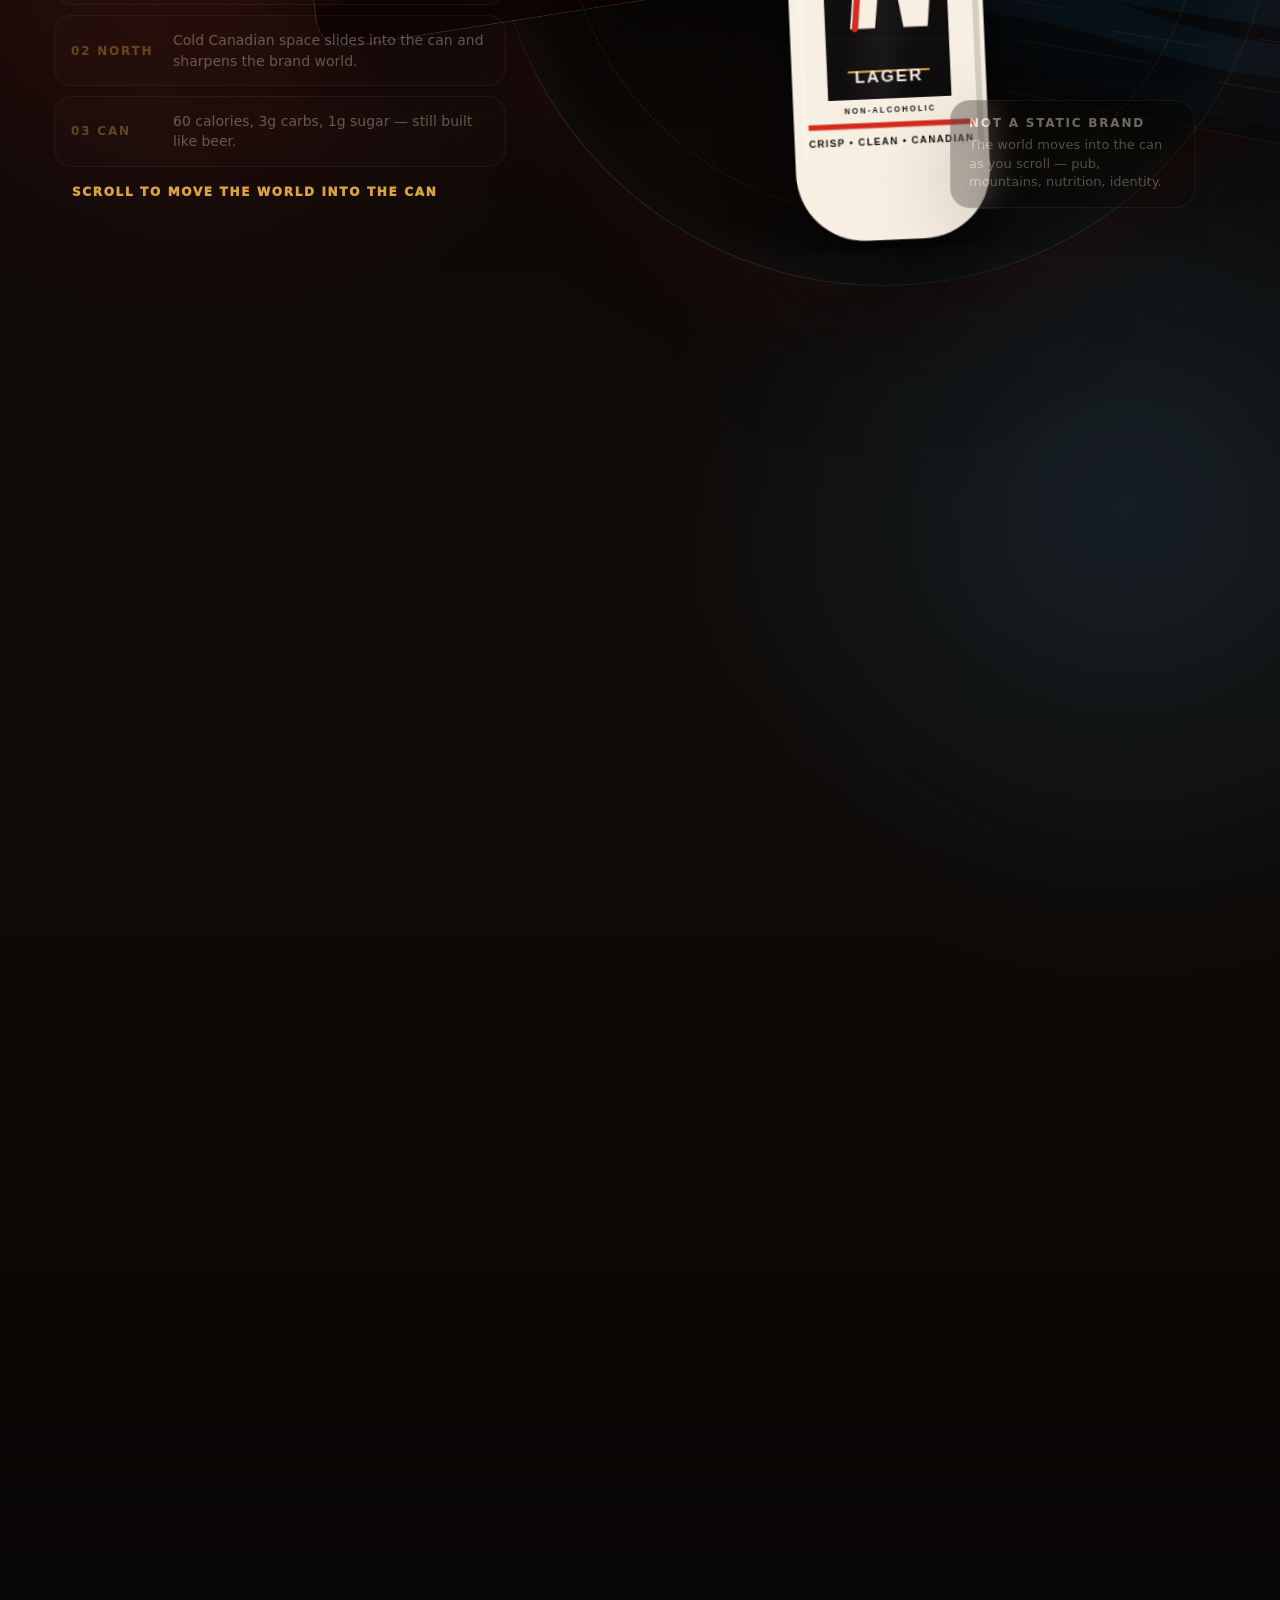
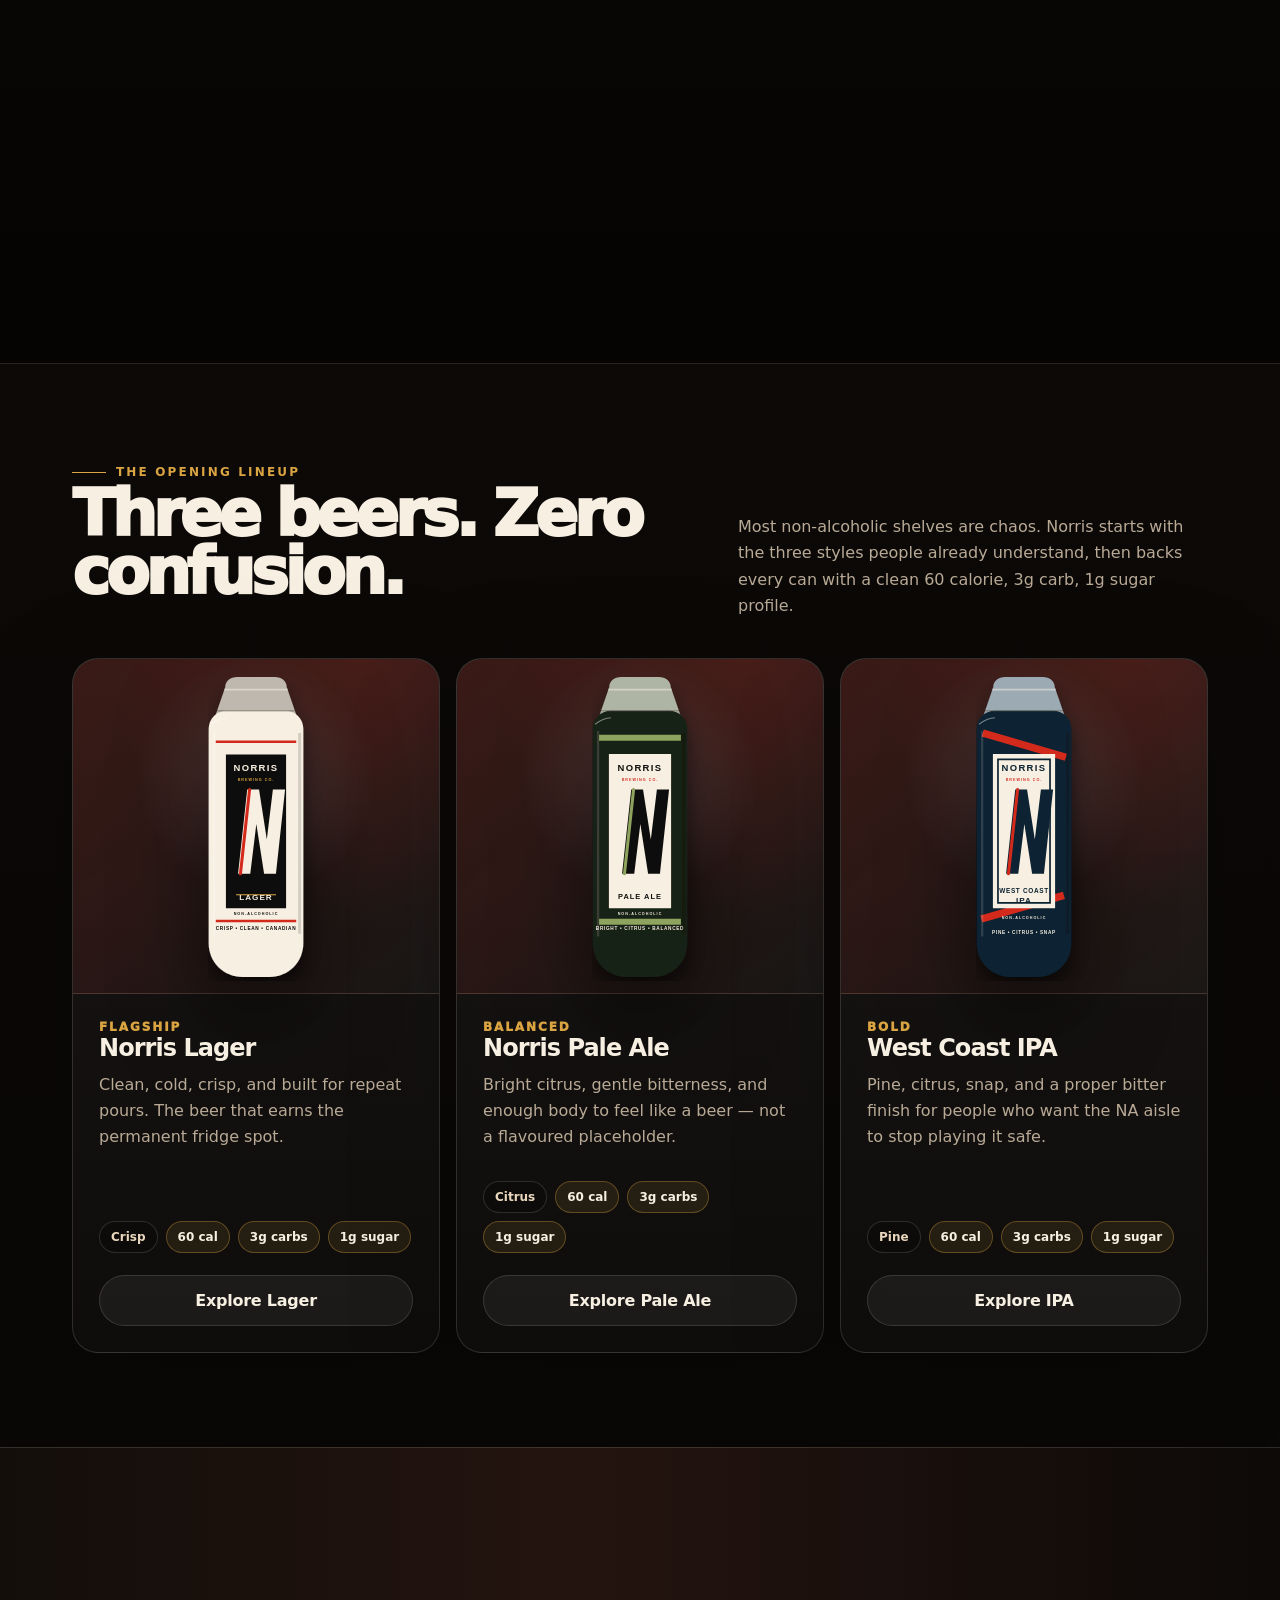
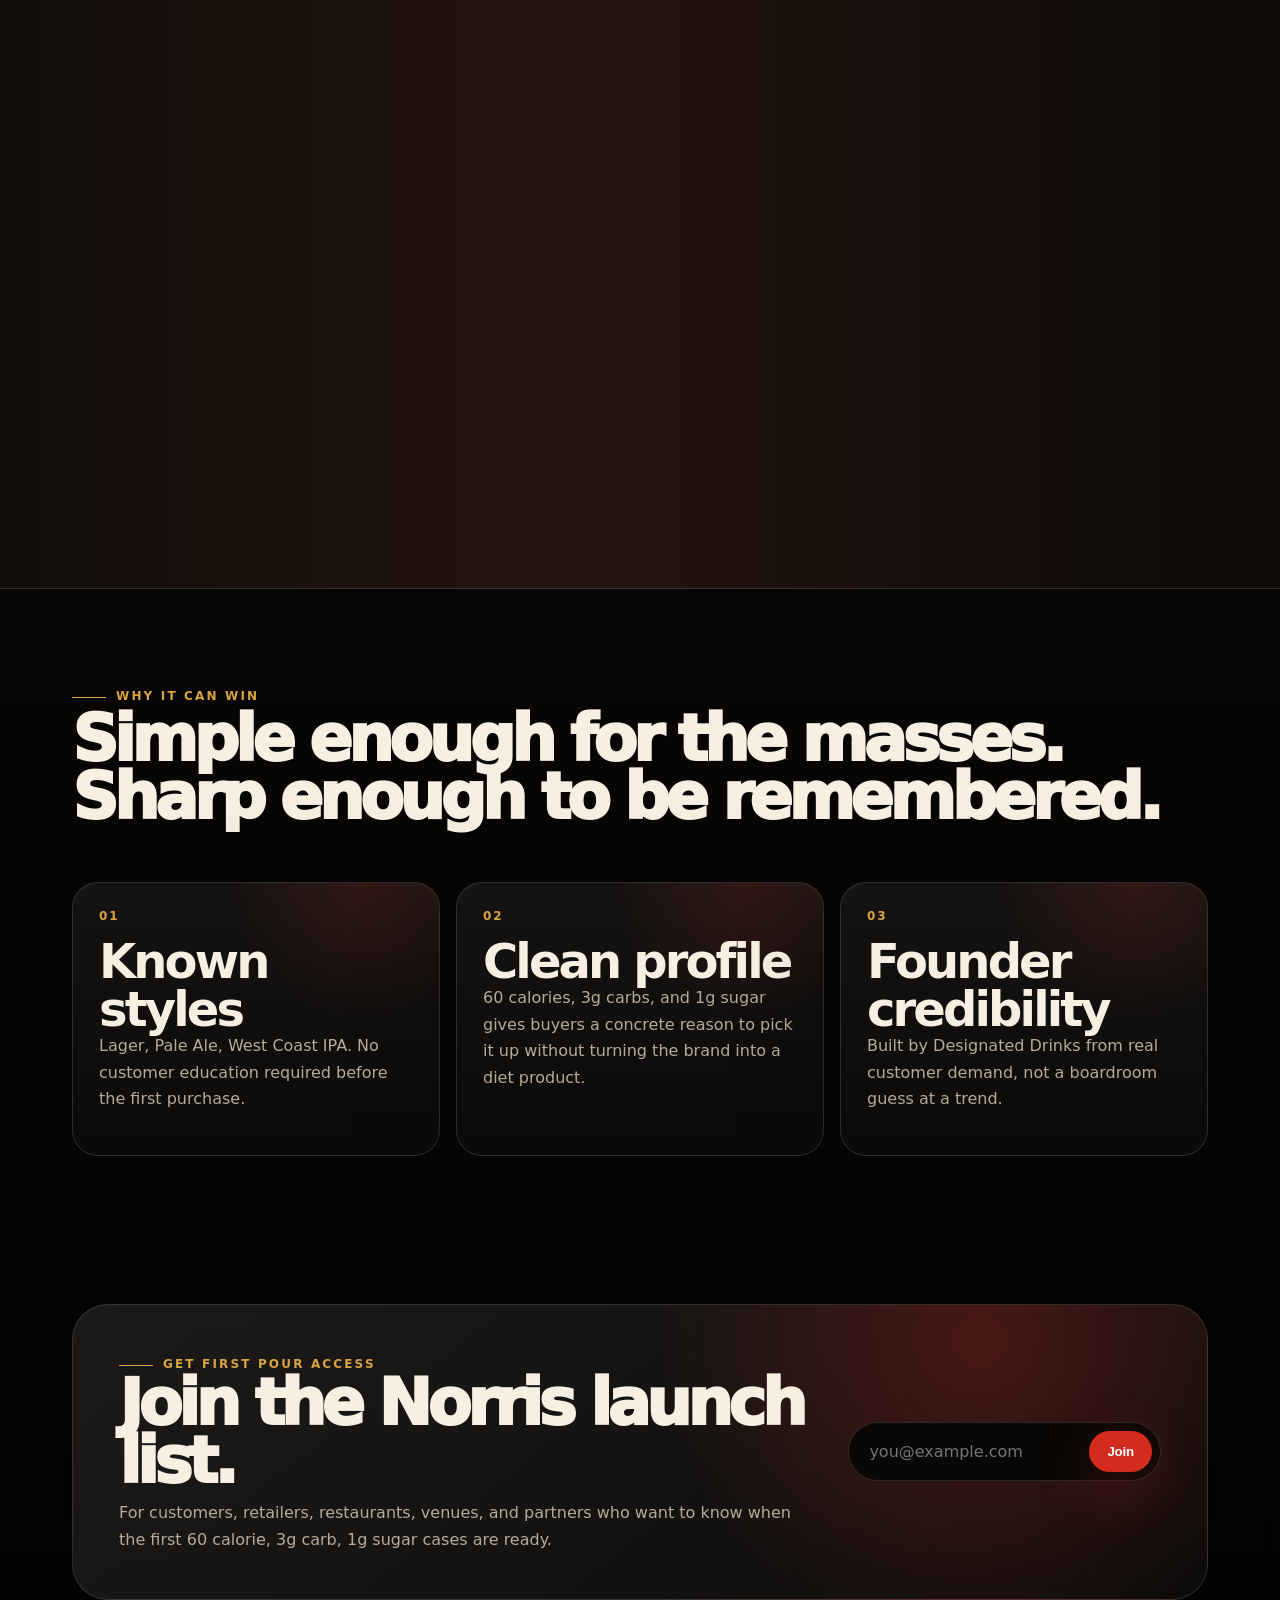
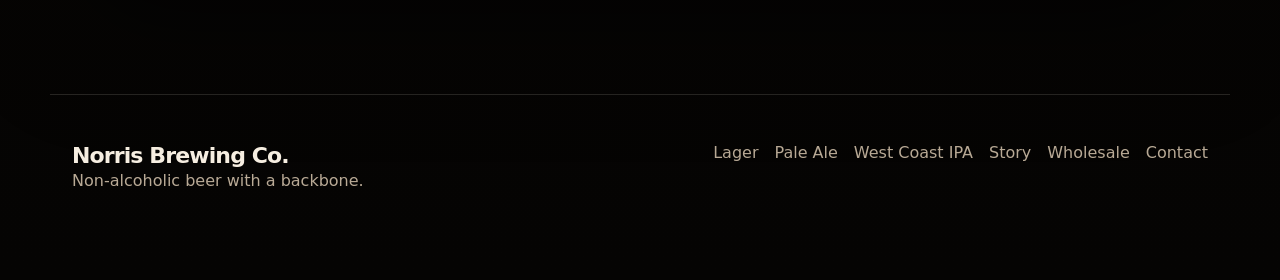
==== commit 27ae8250: "Add premium scroll cinema section to homepage" ====
--- a/index.html
+++ b/index.html
@@ -11,6 +11,7 @@
   <link rel="icon" href="assets/img/norris-logo.svg">
   <link rel="stylesheet" href="assets/css/style.css">
   <link rel="stylesheet" href="assets/css/nutrition.css">
+  <link rel="stylesheet" href="assets/css/motion.css">
 </head>
 <body>
   <div class="noise"></div>
@@ -59,6 +60,31 @@
       <div class="strip-track">
         <span>Crisp Lager</span><span>60 Calories</span><span>3g Carbs</span><span>1g Sugar</span><span>Balanced Pale Ale</span><span>West Coast Bite</span><span>Non-Alcoholic</span><span>Canadian Fridge Beer</span><span>Real Beer Energy</span>
         <span>Crisp Lager</span><span>60 Calories</span><span>3g Carbs</span><span>1g Sugar</span><span>Balanced Pale Ale</span><span>West Coast Bite</span><span>Non-Alcoholic</span><span>Canadian Fridge Beer</span><span>Real Beer Energy</span>
+      </div>
+    </section>
+
+    <section class="scroll-cinema" data-scroll-cinema aria-label="Norris Brewing Co. cinematic scroll story">
+      <div class="cinema-sticky">
+        <div class="cinema-copy reveal">
+          <p class="eyebrow">Scroll the can story</p>
+          <h2>The can should feel like a place.</h2>
+          <p>Pub light, northern air, cold glass, and the feeling of being included all get pulled into one object: the can in your hand.</p>
+          <div class="cinema-steps" aria-label="Cinematic story steps">
+            <div class="cinema-step"><strong>01 Pub</strong><span>Warm lights and familiar beer culture compress into the label.</span></div>
+            <div class="cinema-step"><strong>02 North</strong><span>Cold Canadian space slides into the can and sharpens the brand world.</span></div>
+            <div class="cinema-step"><strong>03 Can</strong><span>60 calories, 3g carbs, 1g sugar — still built like beer.</span></div>
+          </div>
+          <span class="motion-note">Scroll to move the world into the can</span>
+        </div>
+        <div class="cinema-visual" aria-hidden="true">
+          <div class="cinema-scrim"></div>
+          <div class="scene-layer pub"><img src="assets/img/pub-scene.svg" alt=""></div>
+          <div class="scene-layer mountains"><img src="assets/img/mountain-scene.svg" alt=""></div>
+          <img class="portal-can" src="assets/img/can-lager.svg" alt="">
+          <div class="can-memory"><div class="memory-scene memory-pub"></div><div class="memory-scene memory-mountain"></div></div>
+          <div class="can-glass"></div>
+          <div class="cinema-caption"><strong>Not a static brand</strong><span>The world moves into the can as you scroll — pub, mountains, nutrition, identity.</span></div>
+        </div>
       </div>
     </section>
 
@@ -151,5 +177,6 @@
     <nav><a href="lager.html">Lager</a><a href="pale-ale.html">Pale Ale</a><a href="west-coast-ipa.html">West Coast IPA</a><a href="story.html">Story</a><a href="wholesale.html">Wholesale</a><a href="contact.html">Contact</a></nav>
   </footer>
   <script src="assets/js/main.js"></script>
+  <script src="assets/js/motion.js"></script>
 </body>
 </html>
--- a/assets/css/motion.css
+++ b/assets/css/motion.css
@@ -0,0 +1,6 @@
+/* Premium scroll cinema layer */
+.motion-enabled .hero-art .can-lineup{will-change:transform;animation:heroFloat 7s ease-in-out infinite}.motion-enabled .hero-art .float-card{animation:softDrift 8s ease-in-out infinite}.motion-enabled .hero-art .float-card.two{animation-delay:1.1s}@keyframes heroFloat{0%,100%{transform:translateY(0) rotate(0)}50%{transform:translateY(-14px) rotate(.6deg)}}@keyframes softDrift{0%,100%{transform:translateY(0)}50%{transform:translateY(-10px)}}
+.scroll-cinema{position:relative;min-height:280vh;border-block:1px solid var(--line);background:radial-gradient(circle at 15% 18%,rgba(212,43,31,.18),transparent 28rem),radial-gradient(circle at 88% 42%,rgba(47,122,163,.18),transparent 30rem),linear-gradient(180deg,#060504,#100b08 46%,#050403);overflow:clip}.cinema-sticky{position:sticky;top:0;min-height:100vh;display:grid;grid-template-columns:.82fr 1.18fr;gap:34px;align-items:center;max-width:var(--max);margin:0 auto;padding:88px 22px}.cinema-copy{position:relative;z-index:3}.cinema-copy h2{max-width:650px}.cinema-copy p:not(.eyebrow){max-width:520px}.cinema-steps{display:grid;gap:10px;margin-top:26px;max-width:520px}.cinema-step{border:1px solid var(--line);border-radius:18px;background:rgba(255,255,255,.04);padding:14px 16px;display:grid;grid-template-columns:88px 1fr;gap:14px;align-items:center;transform:translateX(var(--step-x,0));opacity:var(--step-o,.55);transition:opacity .2s linear}.cinema-step strong{font-size:12px;letter-spacing:.15em;text-transform:uppercase;color:var(--gold)}.cinema-step span{color:var(--soft);font-size:14px;line-height:1.45}.cinema-visual{position:relative;min-height:720px;display:grid;place-items:center;perspective:1300px;isolation:isolate}.cinema-visual::before{content:"";position:absolute;width:min(72vw,780px);height:min(72vw,780px);border:1px solid rgba(247,239,226,.13);border-radius:999px;transform:rotate(var(--ring-r,0deg));box-shadow:inset 0 0 70px rgba(255,255,255,.035),0 0 120px rgba(212,43,31,.12)}.cinema-visual::after{content:"";position:absolute;width:min(58vw,640px);height:min(58vw,640px);border:1px dashed rgba(217,164,65,.18);border-radius:999px;transform:rotate(calc(var(--ring-r,0deg) * -1));opacity:.9}.scene-layer{position:absolute;width:min(66vw,760px);border-radius:38px;overflow:hidden;border:1px solid rgba(247,239,226,.14);box-shadow:0 44px 140px rgba(0,0,0,.52);transform-style:preserve-3d;will-change:transform,opacity,filter;opacity:var(--o,.92);filter:saturate(var(--sat,1.08)) contrast(var(--contrast,1.05)) blur(var(--blur,0px))}.scene-layer img{width:100%;height:auto}.scene-layer.pub{transform:translate3d(var(--pub-x,-18vw),var(--pub-y,-60px),var(--pub-z,-120px)) rotateY(var(--pub-ry,18deg)) rotateZ(var(--pub-rz,-5deg)) scale(var(--pub-scale,.86));opacity:var(--pub-o,.95)}.scene-layer.mountains{transform:translate3d(var(--mountain-x,20vw),var(--mountain-y,78px),var(--mountain-z,-170px)) rotateY(var(--mountain-ry,-20deg)) rotateZ(var(--mountain-rz,5deg)) scale(var(--mountain-scale,.82));opacity:var(--mountain-o,.72)}.portal-can{position:relative;z-index:5;width:min(44vw,315px);filter:drop-shadow(0 64px 70px rgba(0,0,0,.64));transform:translate3d(0,var(--can-y,20px),90px) rotateZ(var(--can-r,0deg)) scale(var(--can-scale,.92));will-change:transform}.can-memory{position:absolute;z-index:6;width:min(24vw,170px);height:min(54vw,390px);border-radius:30px;overflow:hidden;transform:translate3d(var(--memory-x,0),var(--memory-y,0),130px) scale(var(--memory-scale,1));mix-blend-mode:screen;opacity:var(--memory-o,.2);pointer-events:none;box-shadow:inset 0 0 50px rgba(255,255,255,.16)}.memory-scene{position:absolute;inset:-10%;background-position:center;background-size:cover;will-change:opacity,transform;transform:scale(var(--memory-zoom,1.1));filter:saturate(1.15) contrast(1.1)}.memory-pub{background-image:url('../img/pub-scene.svg');opacity:var(--memory-pub-o,.3)}.memory-mountain{background-image:url('../img/mountain-scene.svg');opacity:var(--memory-mountain-o,0)}.can-glass{position:absolute;z-index:7;width:min(25vw,180px);height:min(55vw,398px);border-radius:34px;background:linear-gradient(92deg,rgba(255,255,255,.16),transparent 28%,rgba(255,255,255,.09) 52%,transparent 70%);transform:translate3d(0,var(--can-y,20px),145px) scale(var(--can-scale,.92));opacity:.5;pointer-events:none}.cinema-caption{position:absolute;right:2%;bottom:9%;z-index:8;border:1px solid var(--line);background:rgba(8,6,4,.72);backdrop-filter:blur(18px);border-radius:20px;padding:15px 18px;max-width:245px;box-shadow:0 24px 90px rgba(0,0,0,.42);transform:translateY(var(--caption-y,0));opacity:var(--caption-o,.9)}.cinema-caption strong{display:block;color:var(--ink);font-size:12px;letter-spacing:.15em;text-transform:uppercase;margin-bottom:6px}.cinema-caption span{display:block;color:var(--muted);font-size:13px;line-height:1.45}.cinema-scrim{position:absolute;inset:0;background:radial-gradient(circle at 50% 50%,transparent 30%,rgba(0,0,0,.32));z-index:4;pointer-events:none;opacity:var(--scrim-o,.2)}.motion-note{display:inline-flex;margin-top:18px;color:var(--gold);font-size:12px;text-transform:uppercase;letter-spacing:.14em;font-weight:950}
+@media(prefers-reduced-motion:reduce){.motion-enabled .hero-art .can-lineup,.motion-enabled .hero-art .float-card{animation:none}.scroll-cinema{min-height:auto}.cinema-sticky{position:relative}.scene-layer,.portal-can,.can-memory,.can-glass,.cinema-caption{transition:none!important;transform:none!important}}
+@media(max-width:980px){.cinema-sticky{grid-template-columns:1fr;gap:16px;padding-top:66px}.cinema-visual{min-height:650px}.scene-layer{width:min(92vw,760px)}.portal-can{width:min(54vw,285px)}.can-memory{width:min(30vw,155px);height:min(64vw,360px)}.can-glass{width:min(31vw,164px);height:min(65vw,368px)}.cinema-caption{right:16px;bottom:34px}}
+@media(max-width:760px){.scroll-cinema{min-height:230vh}.cinema-sticky{padding:54px 16px}.cinema-visual{min-height:520px}.cinema-step{grid-template-columns:1fr;gap:4px}.scene-layer{border-radius:26px}.scene-layer.pub{transform:translate3d(var(--pub-x,-22vw),var(--pub-y,-30px),0) rotateZ(var(--pub-rz,-4deg)) scale(var(--pub-scale,.78))}.scene-layer.mountains{transform:translate3d(var(--mountain-x,24vw),var(--mountain-y,50px),0) rotateZ(var(--mountain-rz,4deg)) scale(var(--mountain-scale,.76))}.portal-can{width:min(64vw,245px)}.can-memory{width:min(36vw,134px);height:min(78vw,316px);border-radius:22px}.can-glass{width:min(38vw,142px);height:min(80vw,322px);border-radius:24px}.cinema-caption{position:relative;right:auto;bottom:auto;margin:0 auto 20px;max-width:92%;order:3}.cinema-visual::before{width:92vw;height:92vw}.cinema-visual::after{width:74vw;height:74vw}}
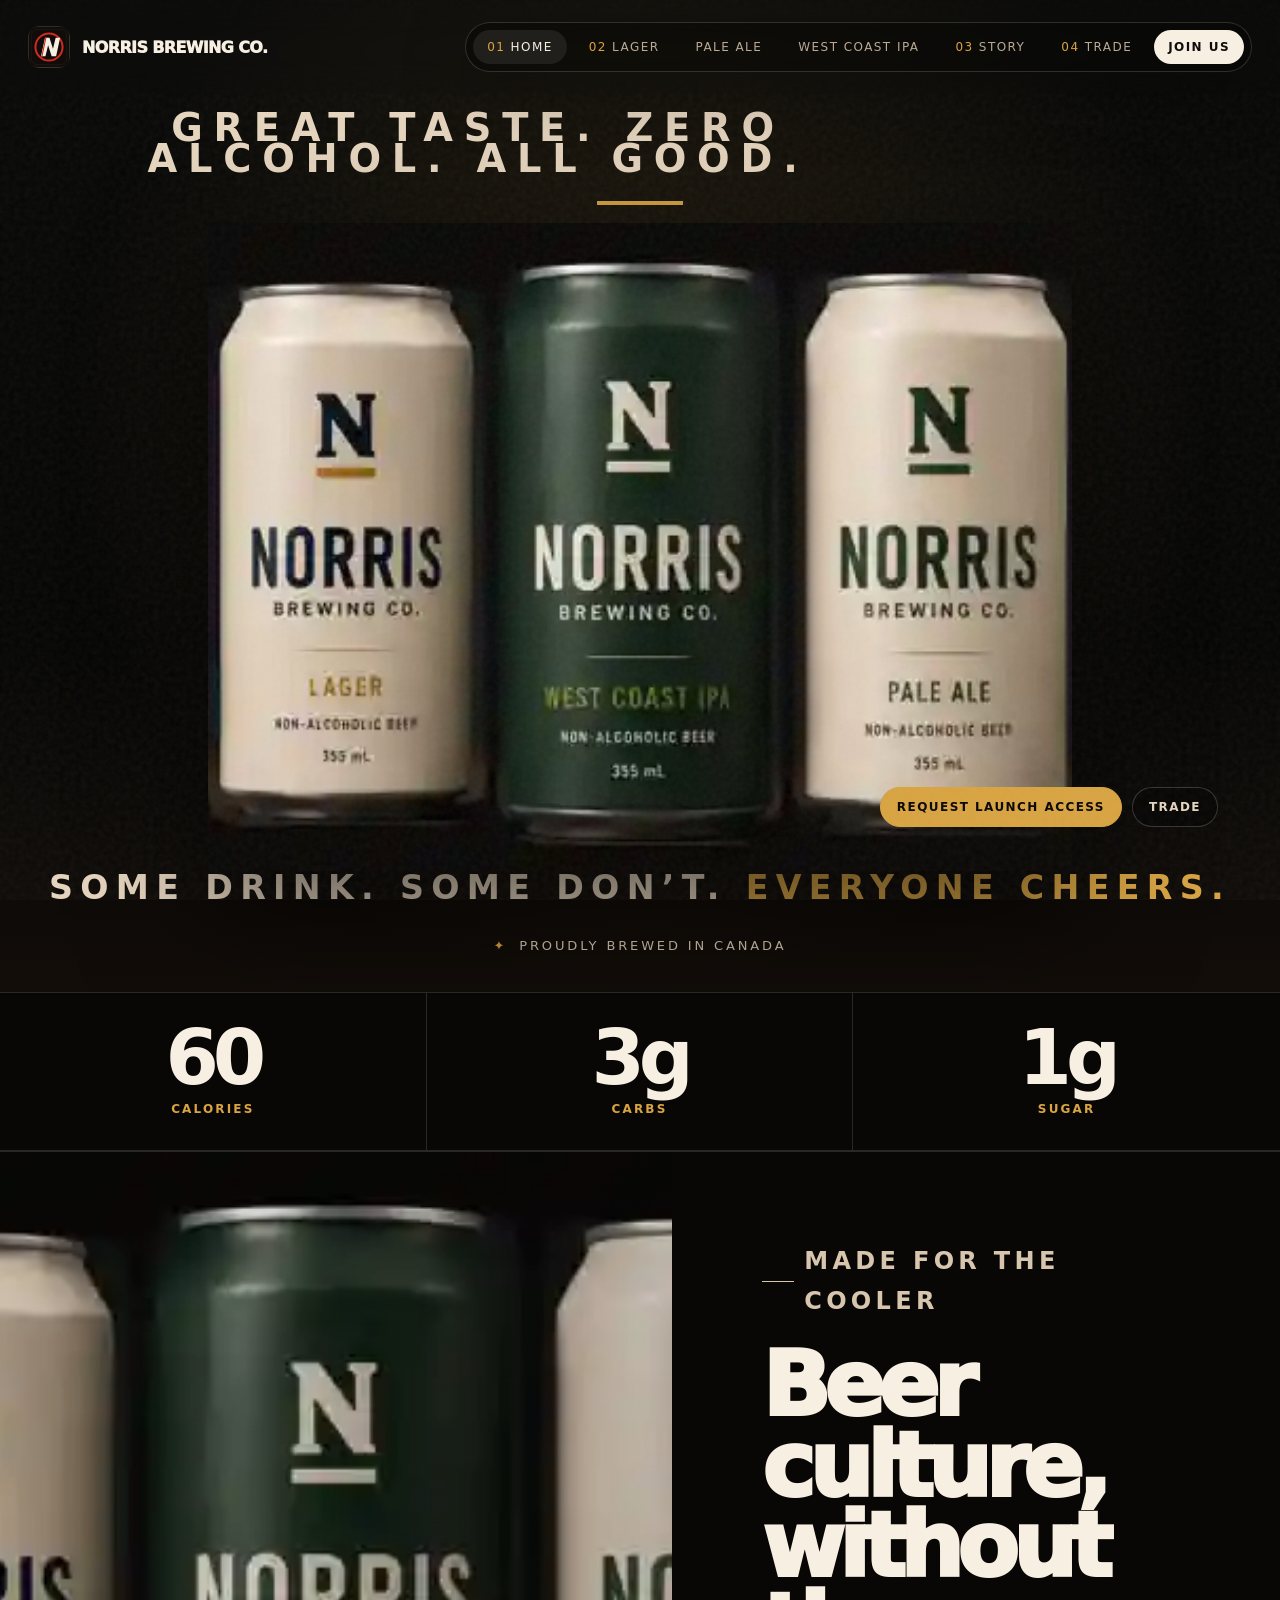
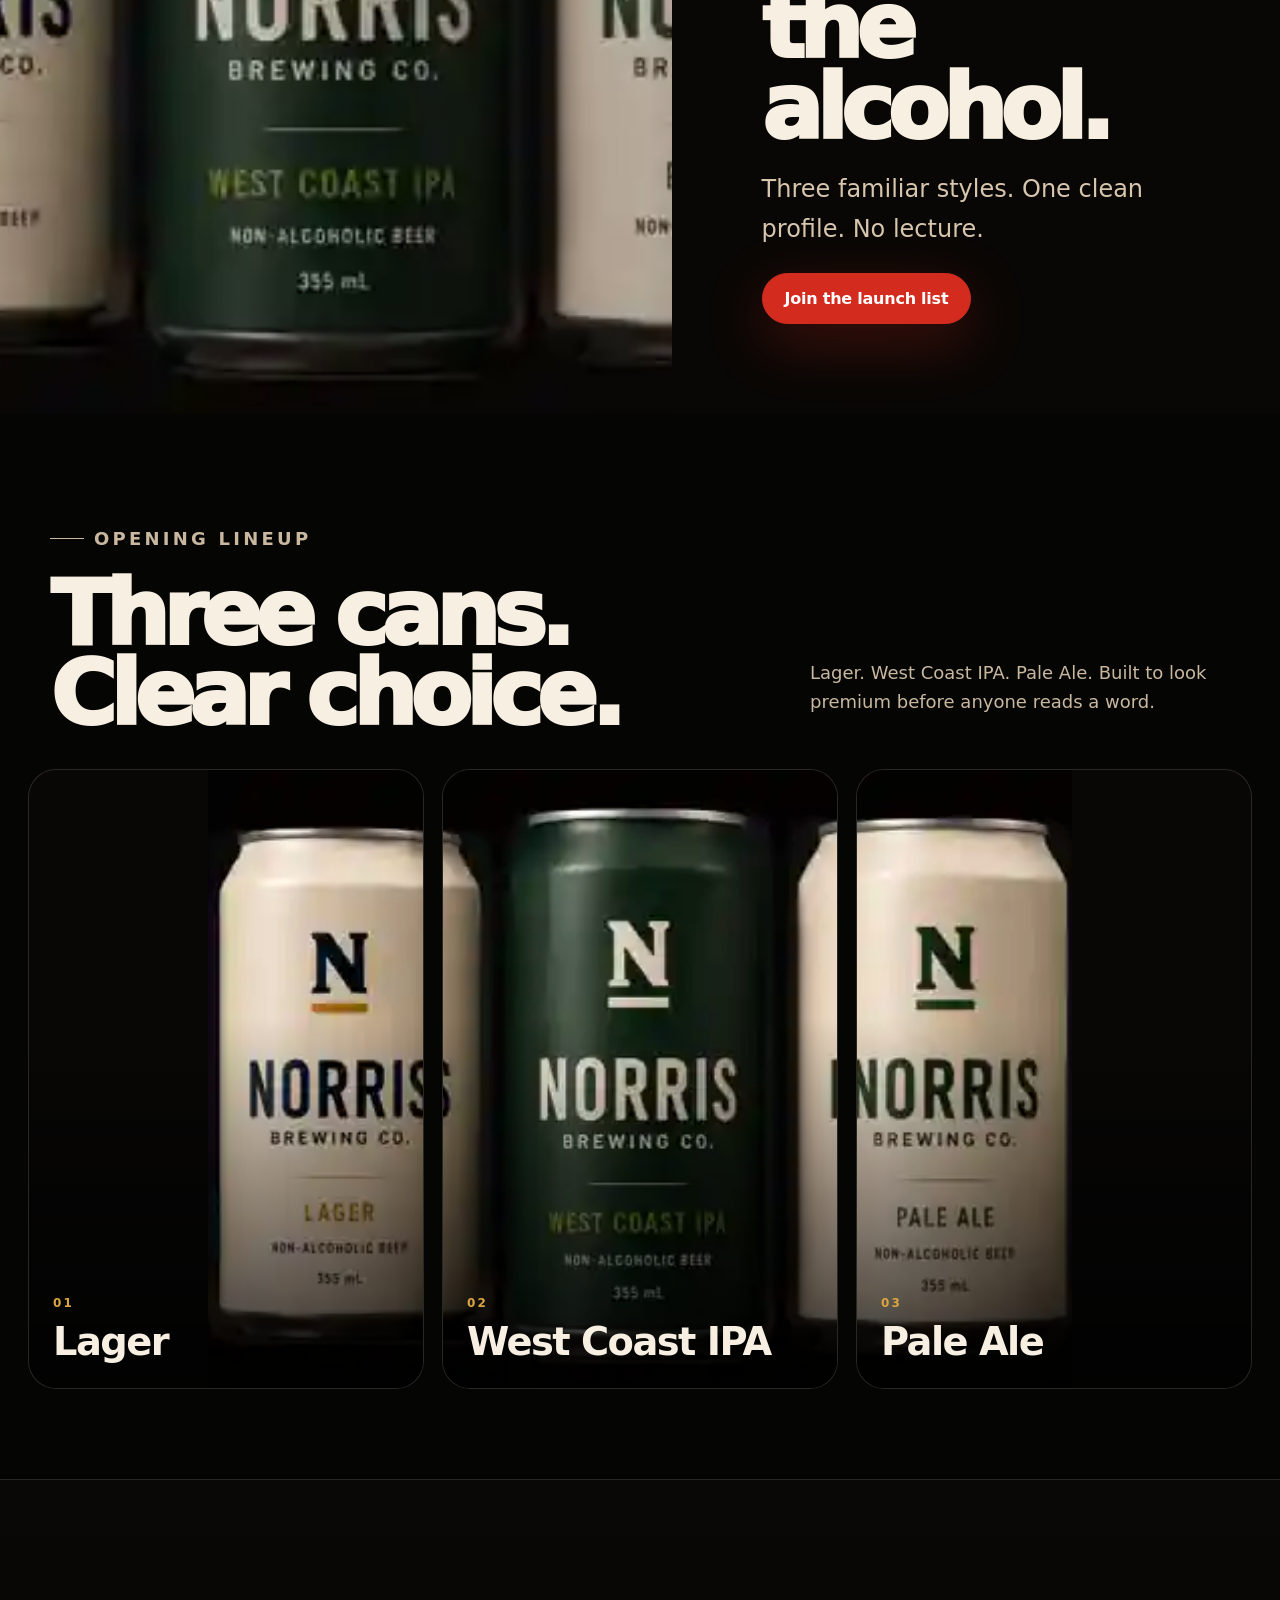
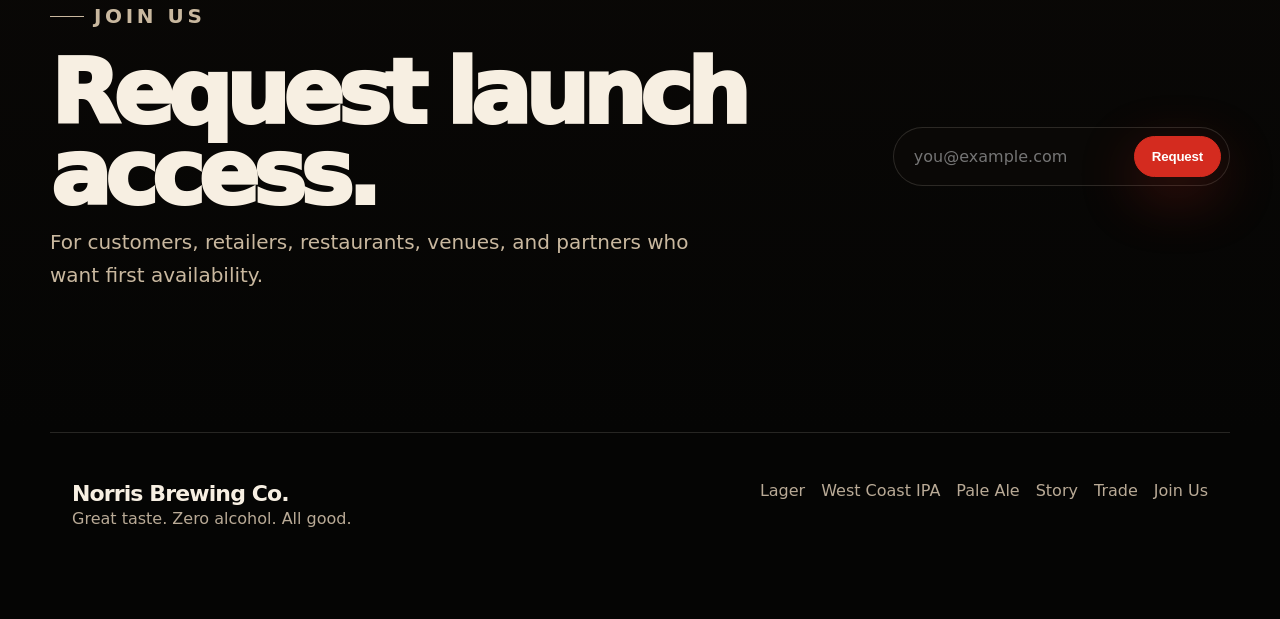
==== commit a6089820: "Rebuild homepage as visual editorial campaign page" ====
--- a/index.html
+++ b/index.html
@@ -3,17 +3,17 @@
 <head>
   <meta charset="utf-8">
   <meta name="viewport" content="width=device-width, initial-scale=1">
-  <title>Norris Brewing Co. | Non-Alcoholic Beer With a Backbone</title>
-  <meta name="description" content="Norris Brewing Co. is a Canadian non-alcoholic beer brand built for people who still love beer: 60 calories, 3g carbs, 1g sugar, Lager, Pale Ale, and West Coast IPA.">
+  <title>Norris Brewing Co. | Great Taste. Zero Alcohol. All Good.</title>
+  <meta name="description" content="Norris Brewing Co. is a Canadian non-alcoholic beer brand: 60 calories, 3g carbs, 1g sugar, Lager, West Coast IPA, and Pale Ale.">
   <meta property="og:title" content="Norris Brewing Co.">
-  <meta property="og:description" content="Beer for people who still love beer. 60 calories. 3g carbs. 1g sugar. Non-alcoholic Lager, Pale Ale, and West Coast IPA.">
+  <meta property="og:description" content="Great taste. Zero alcohol. All good. 60 calories. 3g carbs. 1g sugar.">
   <meta property="og:type" content="website">
   <link rel="icon" href="assets/img/norris-logo.svg">
   <link rel="stylesheet" href="assets/css/style.css">
   <link rel="stylesheet" href="assets/css/nutrition.css">
-  <link rel="stylesheet" href="assets/css/motion.css">
+  <link rel="stylesheet" href="assets/css/visual.css">
 </head>
-<body>
+<body class="visual-home">
   <div class="noise"></div>
   <header class="nav">
     <a class="brand" href="index.html" aria-label="Norris Brewing Co. home"><span class="brand-mark"><img src="assets/img/norris-logo.svg" alt=""></span><span>Norris Brewing Co.</span></a>
@@ -24,159 +24,92 @@
       <a href="pale-ale.html">Pale Ale</a>
       <a href="west-coast-ipa.html">West Coast IPA</a>
       <a href="story.html">Story</a>
-      <a href="wholesale.html">Wholesale</a>
-      <a class="nav-cta" href="contact.html">Launch List</a>
+      <a href="wholesale.html">Trade</a>
+      <a class="nav-cta" href="contact.html">Join Us</a>
     </nav>
   </header>
 
   <main>
-    <section class="hero">
-      <div class="hero-copy reveal">
-        <p class="eyebrow">Non-alcoholic beer with a backbone</p>
-        <h1>Beer for people who still love beer.</h1>
-        <p class="lede">Norris Brewing Co. is a Canadian non-alcoholic beer brand built for the fridge, the dock, the garage, the game, the restaurant table, and the Tuesday night when you still want a real beer moment.</p>
-        <div class="nutrition-row hero-nutrition" aria-label="Nutrition highlights">
-          <div class="nutrition-stat"><strong>60</strong><span>Calories</span></div>
-          <div class="nutrition-stat"><strong>3g</strong><span>Carbs</span></div>
-          <div class="nutrition-stat"><strong>1g</strong><span>Sugar</span></div>
-        </div>
-        <div class="actions">
-          <a class="btn primary" href="contact.html">Join the launch list</a>
-          <a class="btn ghost" href="wholesale.html">Request wholesale info</a>
+    <section class="campaign-hero" aria-label="Norris Brewing Co. can lineup">
+      <div>
+        <h1 class="campaign-kicker">Great Taste. Zero Alcohol. All Good.</h1>
+        <div class="campaign-rule"></div>
+      </div>
+
+      <div class="campaign-visual">
+        <img class="lineup-photo" src="assets/img/norris-lineup-photo.svg" alt="Norris Brewing Co. Lager, West Coast IPA, and Pale Ale cans">
+        <div class="visual-cta-row" aria-label="Primary actions">
+          <a class="visual-pill gold" href="contact.html">Request Launch Access</a>
+          <a class="visual-pill" href="wholesale.html">Trade</a>
         </div>
       </div>
-      <div class="hero-art reveal delay-1" aria-hidden="true">
-        <div class="can-lineup">
-          <img src="assets/img/can-pale-ale.svg" alt="">
-          <img src="assets/img/can-lager.svg" alt="">
-          <img src="assets/img/can-west-coast-ipa.svg" alt="">
-        </div>
-        <div class="float-card one"><strong>60 cal</strong><span>Low enough to matter. Beer-first enough to avoid diet-brand energy.</span></div>
-        <div class="float-card two"><strong>Built for Canada</strong><span>Familiar styles, bold shelves, cold cans, and clear reasons to reorder.</span></div>
+
+      <div class="campaign-bottom">
+        <p class="slogan">Some drink. Some don’t. <span>Everyone cheers.</span></p>
+        <span class="canada-line">Proudly brewed in Canada</span>
       </div>
     </section>
 
-    <section class="strip" aria-label="Brand principles">
-      <div class="strip-track">
-        <span>Crisp Lager</span><span>60 Calories</span><span>3g Carbs</span><span>1g Sugar</span><span>Balanced Pale Ale</span><span>West Coast Bite</span><span>Non-Alcoholic</span><span>Canadian Fridge Beer</span><span>Real Beer Energy</span>
-        <span>Crisp Lager</span><span>60 Calories</span><span>3g Carbs</span><span>1g Sugar</span><span>Balanced Pale Ale</span><span>West Coast Bite</span><span>Non-Alcoholic</span><span>Canadian Fridge Beer</span><span>Real Beer Energy</span>
+    <section class="stat-band" aria-label="Nutrition highlights">
+      <div><strong>60</strong><span>Calories</span></div>
+      <div><strong>3g</strong><span>Carbs</span></div>
+      <div><strong>1g</strong><span>Sugar</span></div>
+    </section>
+
+    <section class="editorial-panel">
+      <div class="editorial-image" aria-hidden="true"></div>
+      <div class="editorial-copy reveal">
+        <p class="eyebrow">Made for the cooler</p>
+        <h2>Beer culture, without the alcohol.</h2>
+        <p>Three familiar styles. One clean profile. No lecture.</p>
+        <div class="actions"><a class="btn primary" href="contact.html">Join the launch list</a></div>
       </div>
     </section>
 
-    <section class="scroll-cinema" data-scroll-cinema aria-label="Norris Brewing Co. cinematic scroll story">
-      <div class="cinema-sticky">
-        <div class="cinema-copy reveal">
-          <p class="eyebrow">Scroll the can story</p>
-          <h2>The can should feel like a place.</h2>
-          <p>Pub light, northern air, cold glass, and the feeling of being included all get pulled into one object: the can in your hand.</p>
-          <div class="cinema-steps" aria-label="Cinematic story steps">
-            <div class="cinema-step"><strong>01 Pub</strong><span>Warm lights and familiar beer culture compress into the label.</span></div>
-            <div class="cinema-step"><strong>02 North</strong><span>Cold Canadian space slides into the can and sharpens the brand world.</span></div>
-            <div class="cinema-step"><strong>03 Can</strong><span>60 calories, 3g carbs, 1g sugar — still built like beer.</span></div>
-          </div>
-          <span class="motion-note">Scroll to move the world into the can</span>
+    <section class="visual-products" aria-label="Opening lineup">
+      <div class="visual-products-head reveal">
+        <div>
+          <p class="eyebrow">Opening lineup</p>
+          <h2>Three cans. Clear choice.</h2>
         </div>
-        <div class="cinema-visual" aria-hidden="true">
-          <div class="cinema-scrim"></div>
-          <div class="scene-layer pub"><img src="assets/img/pub-scene.svg" alt=""></div>
-          <div class="scene-layer mountains"><img src="assets/img/mountain-scene.svg" alt=""></div>
-          <img class="portal-can" src="assets/img/can-lager.svg" alt="">
-          <div class="can-memory"><div class="memory-scene memory-pub"></div><div class="memory-scene memory-mountain"></div></div>
-          <div class="can-glass"></div>
-          <div class="cinema-caption"><strong>Not a static brand</strong><span>The world moves into the can as you scroll — pub, mountains, nutrition, identity.</span></div>
-        </div>
+        <p>Lager. West Coast IPA. Pale Ale. Built to look premium before anyone reads a word.</p>
+      </div>
+      <div class="product-gallery">
+        <a class="visual-product reveal" href="lager.html" aria-label="Explore Norris Lager">
+          <div class="product-photo-crop lager-crop"></div>
+          <div class="visual-product-label"><span>01</span><h3>Lager</h3></div>
+        </a>
+        <a class="visual-product reveal delay-1" href="west-coast-ipa.html" aria-label="Explore Norris West Coast IPA">
+          <div class="product-photo-crop ipa-crop"></div>
+          <div class="visual-product-label"><span>02</span><h3>West Coast IPA</h3></div>
+        </a>
+        <a class="visual-product reveal delay-2" href="pale-ale.html" aria-label="Explore Norris Pale Ale">
+          <div class="product-photo-crop pale-crop"></div>
+          <div class="visual-product-label"><span>03</span><h3>Pale Ale</h3></div>
+        </a>
       </div>
     </section>
 
-    <section class="section">
-      <div class="section-head reveal">
+    <section class="allocation">
+      <div class="allocation-inner reveal">
         <div>
-          <p class="eyebrow">The opening lineup</p>
-          <h2>Three beers. Zero confusion.</h2>
-        </div>
-        <p>Most non-alcoholic shelves are chaos. Norris starts with the three styles people already understand, then backs every can with a clean 60 calorie, 3g carb, 1g sugar profile.</p>
-      </div>
-      <div class="grid-3">
-        <article class="card product reveal">
-          <a class="product-art" href="lager.html"><img src="assets/img/can-lager.svg" alt="Norris Lager can"></a>
-          <div class="product-body">
-            <span class="style">Flagship</span>
-            <h3>Norris Lager</h3>
-            <p>Clean, cold, crisp, and built for repeat pours. The beer that earns the permanent fridge spot.</p>
-            <div class="product-meta"><span class="pill">Crisp</span><span class="pill nutrition-pill">60 cal</span><span class="pill nutrition-pill">3g carbs</span><span class="pill nutrition-pill">1g sugar</span></div>
-            <a class="btn ghost" href="lager.html">Explore Lager</a>
-          </div>
-        </article>
-        <article class="card product reveal delay-1">
-          <a class="product-art" href="pale-ale.html"><img src="assets/img/can-pale-ale.svg" alt="Norris Pale Ale can"></a>
-          <div class="product-body">
-            <span class="style">Balanced</span>
-            <h3>Norris Pale Ale</h3>
-            <p>Bright citrus, gentle bitterness, and enough body to feel like a beer — not a flavoured placeholder.</p>
-            <div class="product-meta"><span class="pill">Citrus</span><span class="pill nutrition-pill">60 cal</span><span class="pill nutrition-pill">3g carbs</span><span class="pill nutrition-pill">1g sugar</span></div>
-            <a class="btn ghost" href="pale-ale.html">Explore Pale Ale</a>
-          </div>
-        </article>
-        <article class="card product reveal delay-2">
-          <a class="product-art" href="west-coast-ipa.html"><img src="assets/img/can-west-coast-ipa.svg" alt="Norris West Coast IPA can"></a>
-          <div class="product-body">
-            <span class="style">Bold</span>
-            <h3>West Coast IPA</h3>
-            <p>Pine, citrus, snap, and a proper bitter finish for people who want the NA aisle to stop playing it safe.</p>
-            <div class="product-meta"><span class="pill">Pine</span><span class="pill nutrition-pill">60 cal</span><span class="pill nutrition-pill">3g carbs</span><span class="pill nutrition-pill">1g sugar</span></div>
-            <a class="btn ghost" href="west-coast-ipa.html">Explore IPA</a>
-          </div>
-        </article>
-      </div>
-    </section>
-
-    <section class="story-band">
-      <div class="story-band-inner">
-        <div class="poster reveal"><div class="poster-text"><strong>Some drink. Some don’t. Everyone cheers.</strong><span>Norris Brewing Co.</span></div></div>
-        <div class="reveal delay-1">
-          <p class="eyebrow">Why this exists</p>
-          <p class="quote">The NA beer category does not need another apology can.</p>
-          <p>Norris is built for people who did not quit beer culture — they just want a better option inside it. The tone is simple: no sad substitutes, no awkward explanations, no lifestyle theatre. Just beer that belongs in the cooler.</p>
-          <div class="actions"><a class="btn primary" href="story.html">Read the story</a><a class="btn ghost" href="wholesale.html">Carry the brand</a></div>
-        </div>
-      </div>
-    </section>
-
-    <section class="section">
-      <div class="section-head reveal">
-        <div>
-          <p class="eyebrow">Why it can win</p>
-          <h2>Simple enough for the masses. Sharp enough to be remembered.</h2>
-        </div>
-      </div>
-      <div class="grid-3">
-        <article class="card kicker reveal"><span>01</span><strong>Known styles</strong><p>Lager, Pale Ale, West Coast IPA. No customer education required before the first purchase.</p></article>
-        <article class="card kicker reveal delay-1"><span>02</span><strong>Clean profile</strong><p>60 calories, 3g carbs, and 1g sugar gives buyers a concrete reason to pick it up without turning the brand into a diet product.</p></article>
-        <article class="card kicker reveal delay-2"><span>03</span><strong>Founder credibility</strong><p>Built by Designated Drinks from real customer demand, not a boardroom guess at a trend.</p></article>
-      </div>
-    </section>
-
-    <section class="section compact" id="launch-list">
-      <div class="cta-panel reveal">
-        <div>
-          <p class="eyebrow">Get first pour access</p>
-          <h2>Join the Norris launch list.</h2>
-          <p>For customers, retailers, restaurants, venues, and partners who want to know when the first 60 calorie, 3g carb, 1g sugar cases are ready.</p>
+          <p class="eyebrow">Join us</p>
+          <h2>Request launch access.</h2>
+          <p>For customers, retailers, restaurants, venues, and partners who want first availability.</p>
         </div>
         <form class="email-box" data-mailto-form>
           <input name="email" type="email" placeholder="you@example.com" aria-label="Email address" required>
-          <input name="interest" type="hidden" value="Launch list from homepage">
-          <button class="btn primary" type="submit">Join</button>
+          <input name="interest" type="hidden" value="Launch access from homepage">
+          <button class="btn primary" type="submit">Request</button>
         </form>
       </div>
     </section>
   </main>
 
   <footer class="footer">
-    <div><strong>Norris Brewing Co.</strong><p>Non-alcoholic beer with a backbone.</p></div>
-    <nav><a href="lager.html">Lager</a><a href="pale-ale.html">Pale Ale</a><a href="west-coast-ipa.html">West Coast IPA</a><a href="story.html">Story</a><a href="wholesale.html">Wholesale</a><a href="contact.html">Contact</a></nav>
+    <div><strong>Norris Brewing Co.</strong><p>Great taste. Zero alcohol. All good.</p></div>
+    <nav><a href="lager.html">Lager</a><a href="west-coast-ipa.html">West Coast IPA</a><a href="pale-ale.html">Pale Ale</a><a href="story.html">Story</a><a href="wholesale.html">Trade</a><a href="contact.html">Join Us</a></nav>
   </footer>
   <script src="assets/js/main.js"></script>
-  <script src="assets/js/motion.js"></script>
 </body>
 </html>
--- a/assets/css/visual.css
+++ b/assets/css/visual.css
@@ -0,0 +1,11 @@
+/* Visual editorial homepage — Brand/Napa inspired direction without copying */
+body.visual-home{background:#050504;color:var(--ink)}
+body.visual-home::before{opacity:.34;mask-image:linear-gradient(to bottom,black,transparent 42%)}
+.visual-home .nav{max-width:1440px;padding:22px 28px;position:fixed;left:0;right:0;top:0;z-index:60}.visual-home .nav nav{background:rgba(5,5,4,.45);border-color:rgba(247,239,226,.16)}.visual-home .nav nav a{font-size:12px;letter-spacing:.12em;text-transform:uppercase}.visual-home .nav nav a:nth-child(1)::before{content:"01 ";color:var(--gold)}.visual-home .nav nav a:nth-child(2)::before{content:"02 ";color:var(--gold)}.visual-home .nav nav a:nth-child(5)::before{content:"03 ";color:var(--gold)}.visual-home .nav nav a:nth-child(6)::before{content:"04 ";color:var(--gold)}
+.campaign-hero{min-height:100svh;display:grid;grid-template-rows:auto 1fr auto;align-items:center;padding:112px 28px 38px;background:radial-gradient(circle at 50% 42%,rgba(217,164,65,.13),transparent 36rem),linear-gradient(180deg,#080807,#050504 65%,#120d09);overflow:hidden}.campaign-kicker{text-align:center;font-size:clamp(18px,3vw,42px);letter-spacing:.28em;text-transform:uppercase;font-weight:900;color:#e7d6bf;margin:0}.campaign-rule{width:86px;height:4px;background:var(--gold);margin:26px auto 8px}.campaign-visual{align-self:center;display:grid;place-items:center;position:relative}.campaign-visual::before{content:"";position:absolute;inset:8% 9% auto;height:72%;background:radial-gradient(circle,rgba(217,164,65,.16),transparent 62%);filter:blur(24px)}.lineup-photo{position:relative;width:min(86vw,1180px);max-height:72vh;object-fit:contain;filter:drop-shadow(0 44px 62px rgba(0,0,0,.62));transform:translateY(10px)}.campaign-bottom{text-align:center}.campaign-bottom .slogan{font-size:clamp(18px,2.6vw,34px);letter-spacing:.22em;text-transform:uppercase;font-weight:900;color:#e7d6bf;margin:0}.campaign-bottom .slogan span{color:var(--gold)}.canada-line{display:inline-flex;align-items:center;gap:12px;margin-top:22px;color:#d9c9b4;font-size:13px;letter-spacing:.22em;text-transform:uppercase}.canada-line::before{content:"✦";color:var(--gold)}
+.visual-cta-row{position:absolute;right:34px;bottom:34px;display:flex;gap:10px;z-index:4}.visual-pill{border:1px solid rgba(247,239,226,.2);border-radius:999px;padding:12px 16px;background:rgba(5,5,4,.54);backdrop-filter:blur(16px);font-size:12px;letter-spacing:.12em;text-transform:uppercase;color:#e7d6bf;font-weight:900}.visual-pill.gold{background:var(--gold);color:#080705;border-color:var(--gold)}
+.editorial-panel{min-height:92svh;display:grid;grid-template-columns:1.05fr .95fr;border-top:1px solid var(--line);background:#090705}.editorial-image{background-image:linear-gradient(90deg,rgba(0,0,0,.1),rgba(0,0,0,.2)),url('../img/norris-lineup-photo.svg');background-size:cover;background-position:center;min-height:620px}.editorial-copy{display:flex;flex-direction:column;justify-content:center;padding:7vw}.editorial-copy .eyebrow{margin-bottom:24px}.editorial-copy h2{font-size:clamp(46px,7vw,104px);max-width:760px}.editorial-copy p{font-size:clamp(18px,2vw,24px);max-width:520px;color:#d7c6ad}.stat-band{display:grid;grid-template-columns:repeat(3,1fr);border-top:1px solid var(--line);border-bottom:1px solid var(--line);background:#080706}.stat-band div{text-align:center;padding:34px 14px;border-right:1px solid var(--line)}.stat-band div:last-child{border-right:0}.stat-band strong{display:block;font-size:clamp(44px,6vw,86px);line-height:.8;letter-spacing:-.08em}.stat-band span{display:block;margin-top:14px;color:var(--gold);font-size:12px;letter-spacing:.18em;text-transform:uppercase;font-weight:900}
+.visual-products{padding:110px 28px 90px;background:#050504}.visual-products-head{max-width:1180px;margin:0 auto 34px;display:flex;justify-content:space-between;gap:28px;align-items:end}.visual-products-head h2{margin:0;font-size:clamp(42px,7vw,92px)}.visual-products-head p{max-width:420px;font-size:18px;color:#c9b89f}.product-gallery{max-width:1320px;margin:0 auto;display:grid;grid-template-columns:repeat(3,1fr);gap:18px}.visual-product{min-height:620px;border:1px solid var(--line);border-radius:28px;overflow:hidden;position:relative;background:#080706}.product-photo-crop{position:absolute;inset:0;background-image:url('../img/norris-lineup-photo.svg');background-repeat:no-repeat;background-size:300% 100%;filter:saturate(1.06) contrast(1.05);transition:transform .55s ease}.visual-product:hover .product-photo-crop{transform:scale(1.035)}.lager-crop{background-position:left center}.ipa-crop{background-position:center center}.pale-crop{background-position:right center}.visual-product::after{content:"";position:absolute;inset:0;background:linear-gradient(180deg,transparent 40%,rgba(0,0,0,.78))}.visual-product-label{position:absolute;left:24px;right:24px;bottom:24px;z-index:2}.visual-product-label span{color:var(--gold);font-size:12px;letter-spacing:.18em;text-transform:uppercase;font-weight:900}.visual-product-label h3{font-size:clamp(28px,3vw,44px);margin:8px 0 0;color:#f7efe2}
+.allocation{padding:120px 28px;background:linear-gradient(180deg,#0a0806,#050504);border-top:1px solid var(--line)}.allocation-inner{max-width:1180px;margin:0 auto;display:grid;grid-template-columns:1fr auto;gap:34px;align-items:center}.allocation h2{font-size:clamp(44px,7vw,96px);margin-bottom:12px}.allocation p{font-size:20px;max-width:650px;color:#c9b89f}.allocation .email-box{min-width:min(100%,440px)}
+@media(max-width:980px){.visual-home .nav{position:sticky}.campaign-hero{padding-top:42px}.visual-cta-row{position:static;justify-content:center;margin-top:20px}.editorial-panel{grid-template-columns:1fr}.editorial-copy{padding:70px 24px}.product-gallery{grid-template-columns:1fr}.visual-product{min-height:520px}.allocation-inner{grid-template-columns:1fr}.visual-products-head{display:block}.stat-band strong{font-size:54px}}
+@media(max-width:760px){.campaign-kicker{font-size:18px;letter-spacing:.18em}.campaign-bottom .slogan{font-size:18px;letter-spacing:.14em}.canada-line{font-size:10px}.lineup-photo{width:112vw;max-width:none}.stat-band{grid-template-columns:1fr}.stat-band div{border-right:0;border-bottom:1px solid var(--line)}.stat-band div:last-child{border-bottom:0}.visual-products{padding:74px 16px}.visual-product{min-height:430px}.allocation{padding:80px 16px}.visual-pill{width:auto}.visual-cta-row{flex-wrap:wrap}}
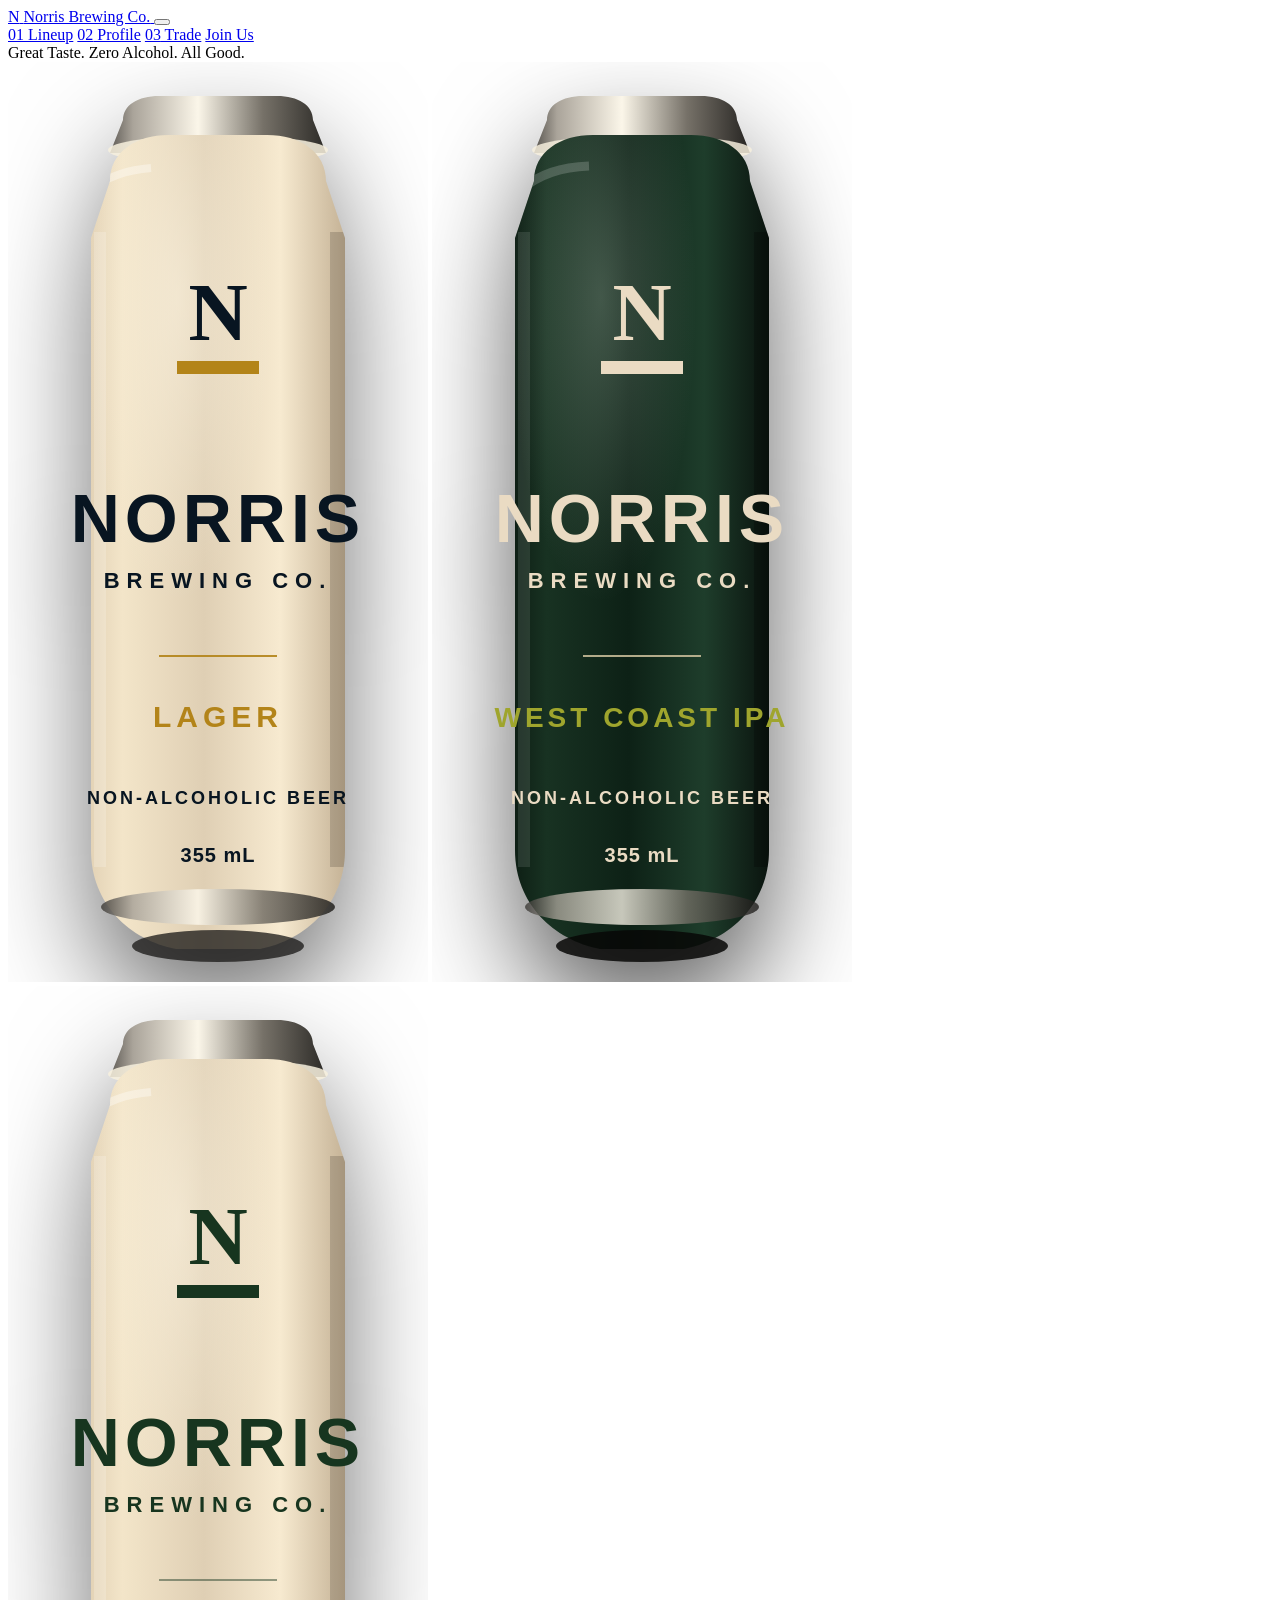
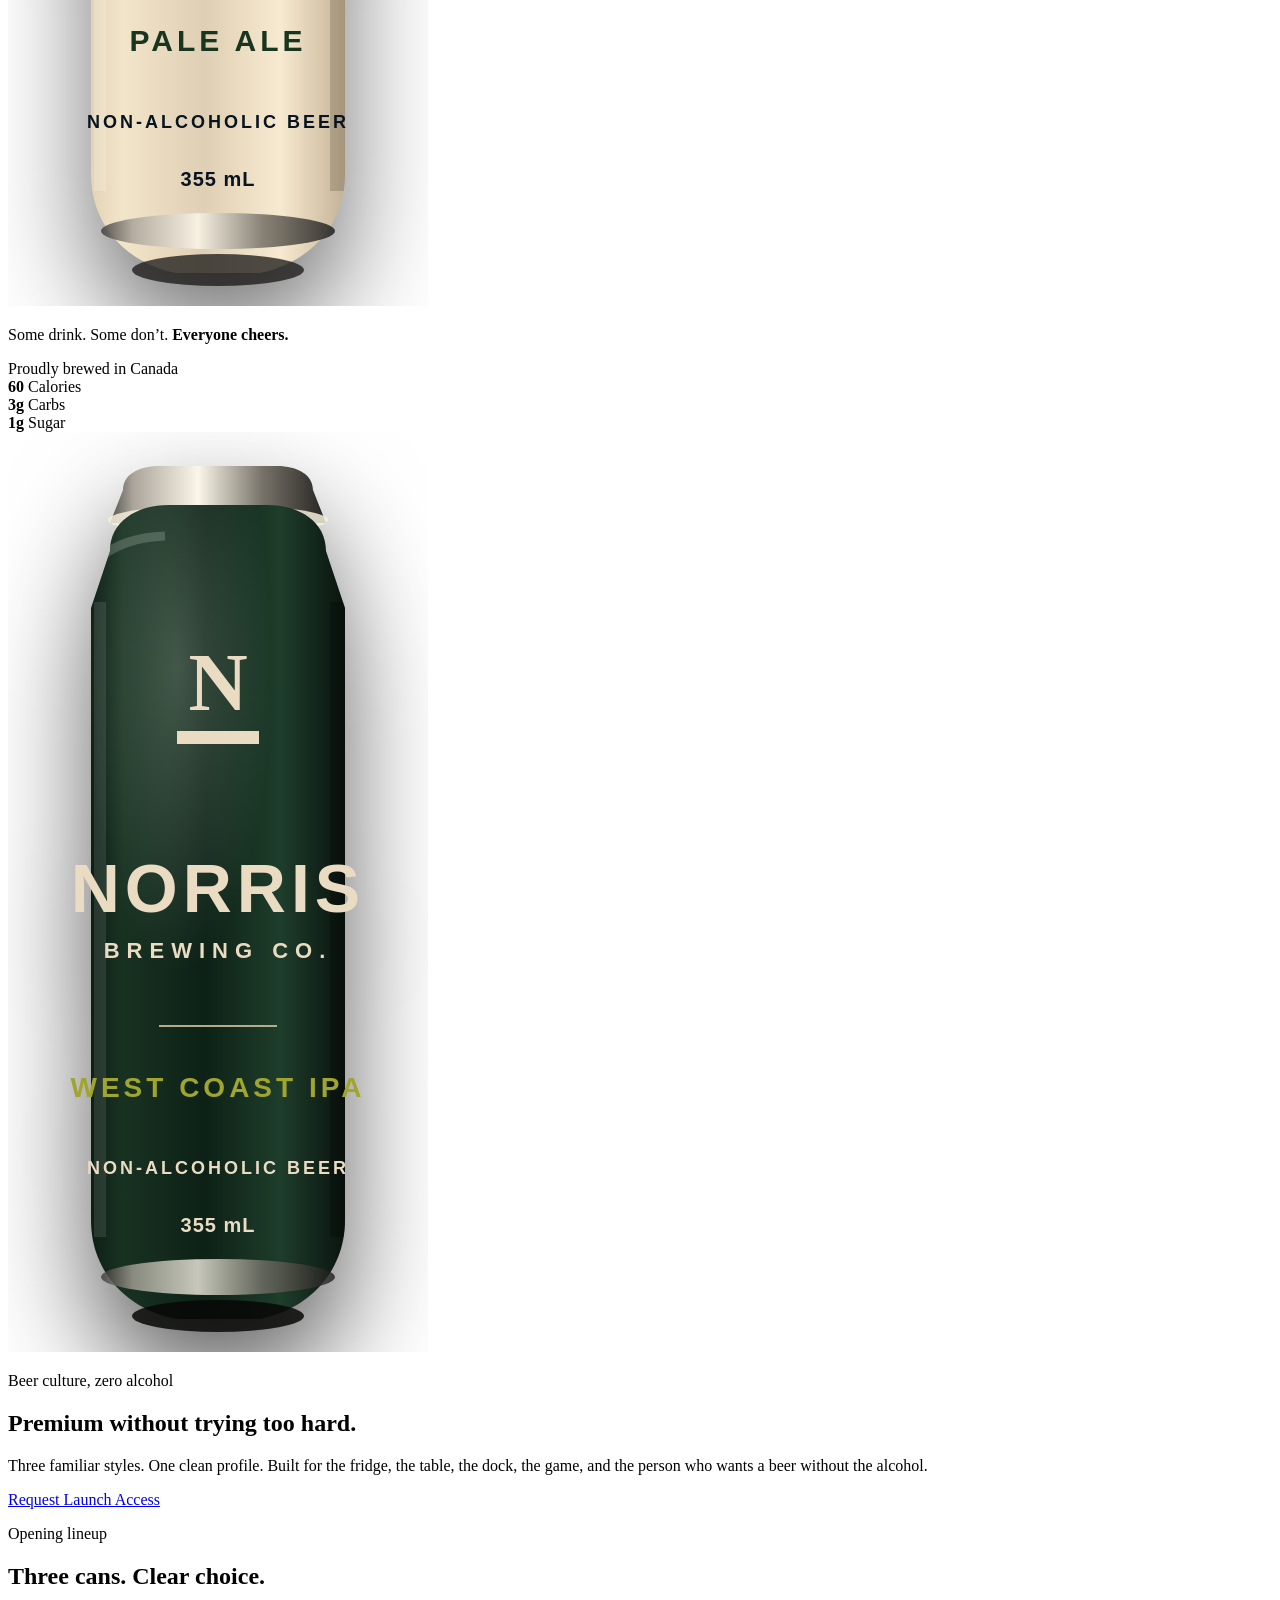
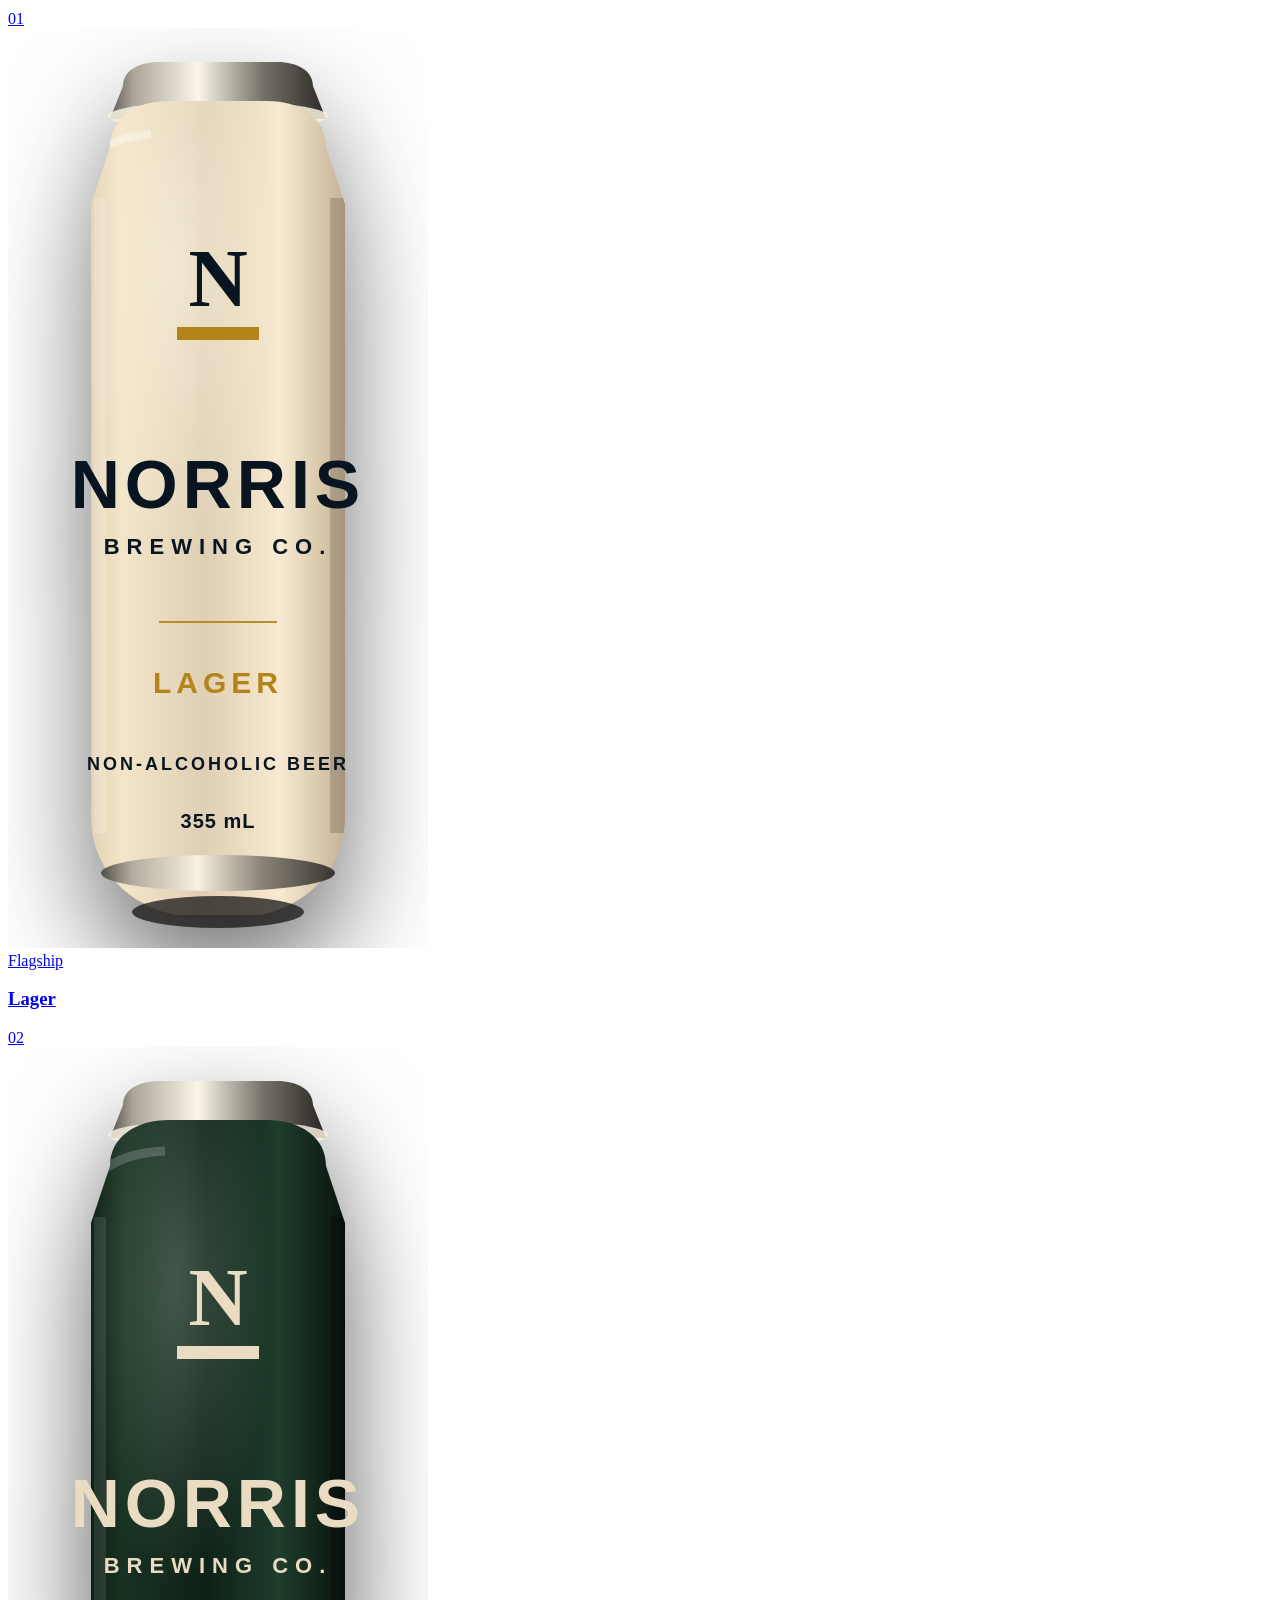
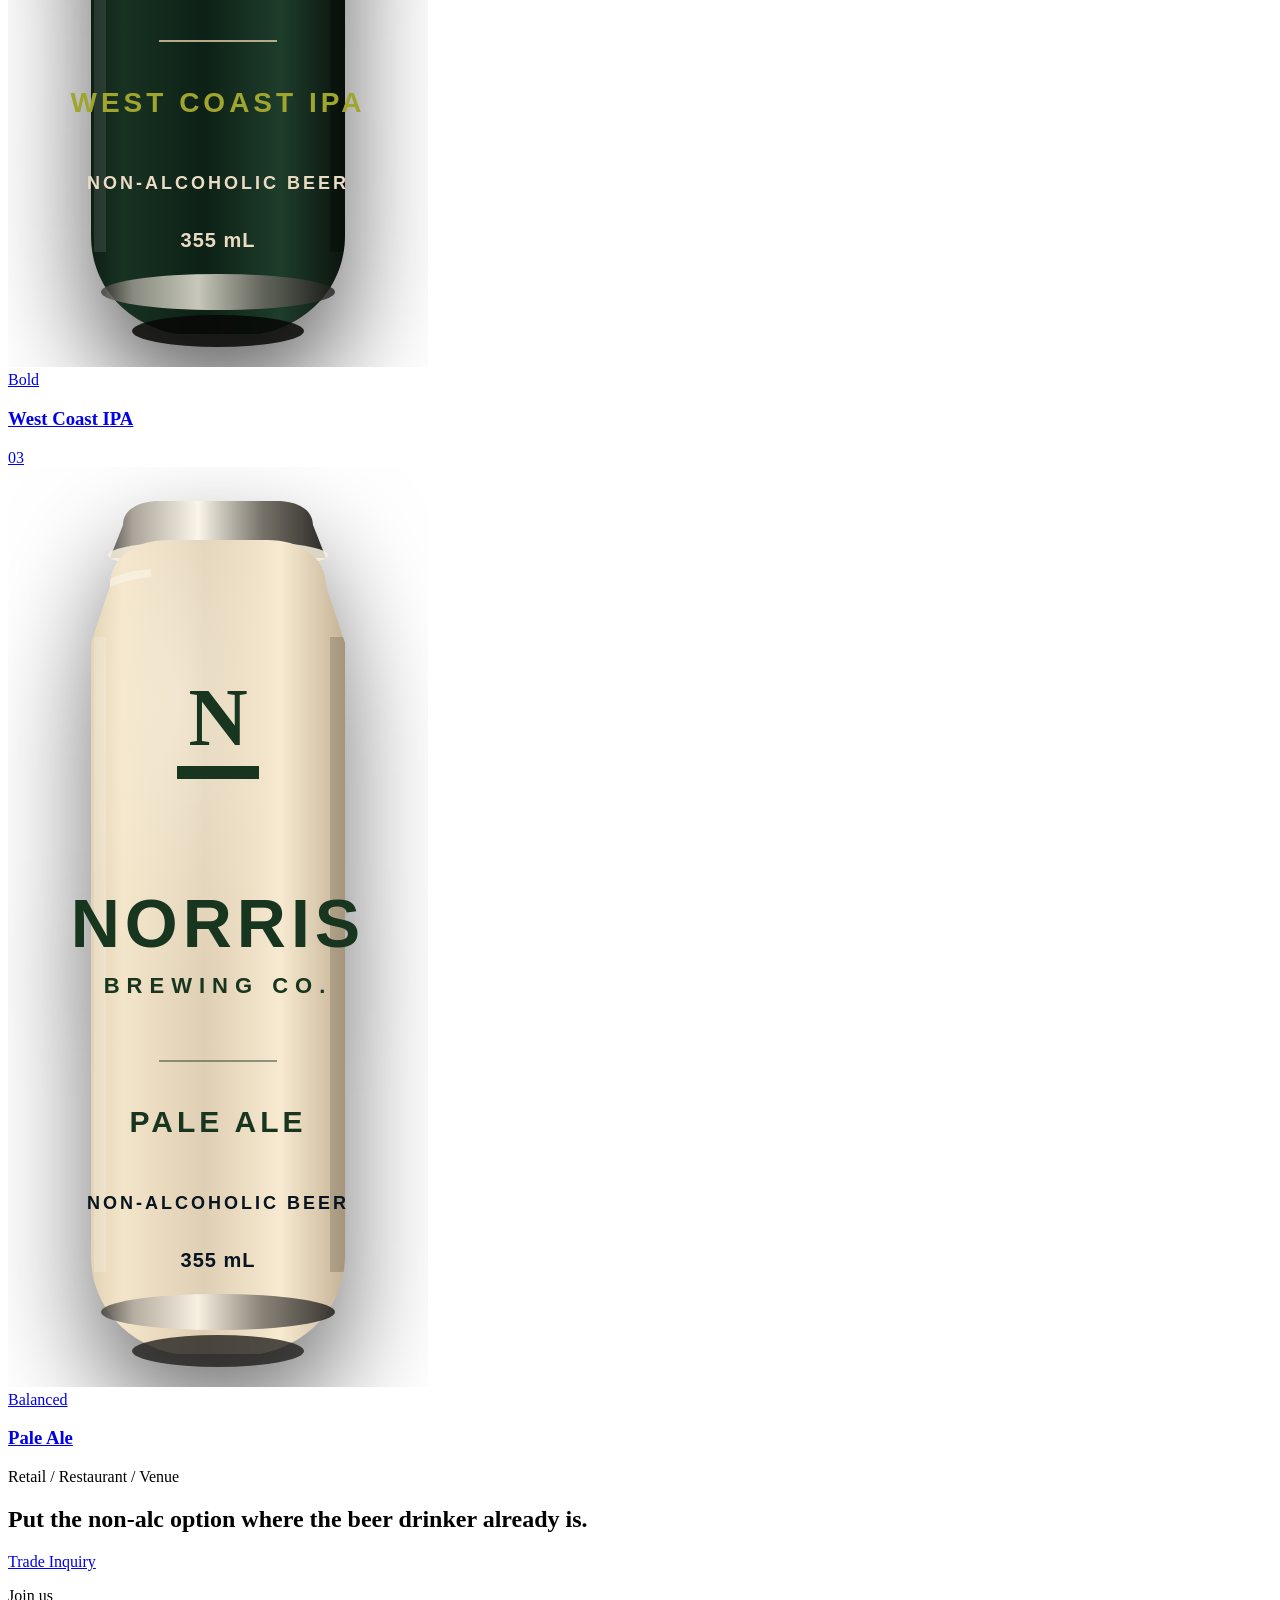
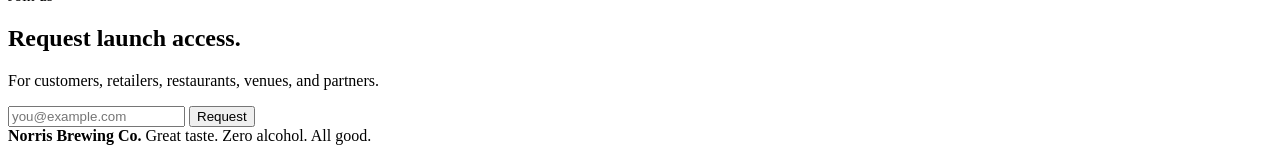
==== commit d166fda5: "Rebuild homepage around realistic can renders" ====
--- a/index.html
+++ b/index.html
@@ -4,112 +4,150 @@
   <meta charset="utf-8">
   <meta name="viewport" content="width=device-width, initial-scale=1">
   <title>Norris Brewing Co. | Great Taste. Zero Alcohol. All Good.</title>
-  <meta name="description" content="Norris Brewing Co. is a Canadian non-alcoholic beer brand: 60 calories, 3g carbs, 1g sugar, Lager, West Coast IPA, and Pale Ale.">
+  <meta name="description" content="Norris Brewing Co. is a Canadian non-alcoholic beer brand. Great taste. Zero alcohol. All good. 60 calories, 3g carbs, 1g sugar.">
   <meta property="og:title" content="Norris Brewing Co.">
-  <meta property="og:description" content="Great taste. Zero alcohol. All good. 60 calories. 3g carbs. 1g sugar.">
+  <meta property="og:description" content="Great taste. Zero alcohol. All good.">
   <meta property="og:type" content="website">
-  <link rel="icon" href="assets/img/norris-logo.svg">
-  <link rel="stylesheet" href="assets/css/style.css">
-  <link rel="stylesheet" href="assets/css/nutrition.css">
-  <link rel="stylesheet" href="assets/css/visual.css">
+  <link rel="preconnect" href="https://fonts.googleapis.com">
+  <link rel="preconnect" href="https://fonts.gstatic.com" crossorigin>
+  <link href="https://fonts.googleapis.com/css2?family=Inter:wght@500;700;800;900&family=Oswald:wght@500;600;700&display=swap" rel="stylesheet">
+  <link rel="stylesheet" href="assets/css/norris-home.css">
 </head>
-<body class="visual-home">
-  <div class="noise"></div>
-  <header class="nav">
-    <a class="brand" href="index.html" aria-label="Norris Brewing Co. home"><span class="brand-mark"><img src="assets/img/norris-logo.svg" alt=""></span><span>Norris Brewing Co.</span></a>
-    <button class="menu-toggle" data-menu-toggle aria-label="Open menu" aria-expanded="false"><span></span><span></span></button>
-    <nav data-menu>
-      <a class="active" href="index.html">Home</a>
-      <a href="lager.html">Lager</a>
-      <a href="pale-ale.html">Pale Ale</a>
-      <a href="west-coast-ipa.html">West Coast IPA</a>
-      <a href="story.html">Story</a>
-      <a href="wholesale.html">Trade</a>
-      <a class="nav-cta" href="contact.html">Join Us</a>
+
+<body>
+  <header class="site-header" data-header>
+    <a class="brand" href="#top" aria-label="Norris Brewing Co.">
+      <span class="brand-mark">N</span>
+      <span>Norris Brewing Co.</span>
+    </a>
+
+    <button class="menu-button" data-menu-button aria-label="Open menu" aria-expanded="false">
+      <span></span>
+      <span></span>
+    </button>
+
+    <nav class="main-nav" data-menu>
+      <a href="#lineup"><span>01</span> Lineup</a>
+      <a href="#profile"><span>02</span> Profile</a>
+      <a href="#trade"><span>03</span> Trade</a>
+      <a class="nav-cta" href="#join">Join Us</a>
     </nav>
   </header>
 
-  <main>
-    <section class="campaign-hero" aria-label="Norris Brewing Co. can lineup">
-      <div>
-        <h1 class="campaign-kicker">Great Taste. Zero Alcohol. All Good.</h1>
-        <div class="campaign-rule"></div>
+  <main id="top">
+    <section class="hero" aria-label="Norris Brewing Co. product lineup">
+      <div class="hero-topline">Great Taste. Zero Alcohol. All Good.</div>
+
+      <div class="hero-stage" aria-hidden="true">
+        <div class="glow glow-left"></div>
+        <div class="glow glow-right"></div>
+
+        <img class="hero-can can-left" src="assets/img/can-lager.svg" alt="">
+        <img class="hero-can can-center" src="assets/img/can-west-coast-ipa.svg" alt="">
+        <img class="hero-can can-right" src="assets/img/can-pale-ale.svg" alt="">
       </div>
 
-      <div class="campaign-visual">
-        <img class="lineup-photo" src="assets/img/norris-lineup-photo.svg" alt="Norris Brewing Co. Lager, West Coast IPA, and Pale Ale cans">
-        <div class="visual-cta-row" aria-label="Primary actions">
-          <a class="visual-pill gold" href="contact.html">Request Launch Access</a>
-          <a class="visual-pill" href="wholesale.html">Trade</a>
-        </div>
+      <div class="hero-bottom">
+        <p>Some drink. Some don’t. <strong>Everyone cheers.</strong></p>
+        <span>Proudly brewed in Canada</span>
       </div>
 
-      <div class="campaign-bottom">
-        <p class="slogan">Some drink. Some don’t. <span>Everyone cheers.</span></p>
-        <span class="canada-line">Proudly brewed in Canada</span>
+      <a class="scroll-cue" href="#lineup" aria-label="Scroll to lineup">
+        <span></span>
+      </a>
+    </section>
+
+    <section class="proof-strip" id="profile" aria-label="Nutrition profile">
+      <div>
+        <strong>60</strong>
+        <span>Calories</span>
+      </div>
+      <div>
+        <strong>3g</strong>
+        <span>Carbs</span>
+      </div>
+      <div>
+        <strong>1g</strong>
+        <span>Sugar</span>
       </div>
     </section>
 
-    <section class="stat-band" aria-label="Nutrition highlights">
-      <div><strong>60</strong><span>Calories</span></div>
-      <div><strong>3g</strong><span>Carbs</span></div>
-      <div><strong>1g</strong><span>Sugar</span></div>
-    </section>
-
-    <section class="editorial-panel">
-      <div class="editorial-image" aria-hidden="true"></div>
-      <div class="editorial-copy reveal">
-        <p class="eyebrow">Made for the cooler</p>
-        <h2>Beer culture, without the alcohol.</h2>
-        <p>Three familiar styles. One clean profile. No lecture.</p>
-        <div class="actions"><a class="btn primary" href="contact.html">Join the launch list</a></div>
+    <section class="image-split">
+      <div class="split-visual">
+        <img src="assets/img/can-west-coast-ipa.svg" alt="Norris West Coast IPA can">
+      </div>
+      <div class="split-copy">
+        <p class="eyebrow">Beer culture, zero alcohol</p>
+        <h1>Premium without trying too hard.</h1>
+        <p class="tight-copy">Three familiar styles. One clean profile. Built for the fridge, the table, the dock, the game, and the person who wants a beer without the alcohol.</p>
+        <a class="button primary" href="#join">Request Launch Access</a>
       </div>
     </section>
 
-    <section class="visual-products" aria-label="Opening lineup">
-      <div class="visual-products-head reveal">
-        <div>
-          <p class="eyebrow">Opening lineup</p>
-          <h2>Three cans. Clear choice.</h2>
-        </div>
-        <p>Lager. West Coast IPA. Pale Ale. Built to look premium before anyone reads a word.</p>
+    <section class="lineup" id="lineup">
+      <div class="section-head">
+        <p class="eyebrow">Opening lineup</p>
+        <h2>Three cans. Clear choice.</h2>
       </div>
-      <div class="product-gallery">
-        <a class="visual-product reveal" href="lager.html" aria-label="Explore Norris Lager">
-          <div class="product-photo-crop lager-crop"></div>
-          <div class="visual-product-label"><span>01</span><h3>Lager</h3></div>
+
+      <div class="product-grid">
+        <a class="product-card" href="lager.html" aria-label="Explore Norris Lager">
+          <div class="product-number">01</div>
+          <img src="assets/img/can-lager.svg" alt="Norris Lager can">
+          <div class="product-meta">
+            <span>Flagship</span>
+            <h3>Lager</h3>
+          </div>
         </a>
-        <a class="visual-product reveal delay-1" href="west-coast-ipa.html" aria-label="Explore Norris West Coast IPA">
-          <div class="product-photo-crop ipa-crop"></div>
-          <div class="visual-product-label"><span>02</span><h3>West Coast IPA</h3></div>
+
+        <a class="product-card featured" href="west-coast-ipa.html" aria-label="Explore Norris West Coast IPA">
+          <div class="product-number">02</div>
+          <img src="assets/img/can-west-coast-ipa.svg" alt="Norris West Coast IPA can">
+          <div class="product-meta">
+            <span>Bold</span>
+            <h3>West Coast IPA</h3>
+          </div>
         </a>
-        <a class="visual-product reveal delay-2" href="pale-ale.html" aria-label="Explore Norris Pale Ale">
-          <div class="product-photo-crop pale-crop"></div>
-          <div class="visual-product-label"><span>03</span><h3>Pale Ale</h3></div>
+
+        <a class="product-card" href="pale-ale.html" aria-label="Explore Norris Pale Ale">
+          <div class="product-number">03</div>
+          <img src="assets/img/can-pale-ale.svg" alt="Norris Pale Ale can">
+          <div class="product-meta">
+            <span>Balanced</span>
+            <h3>Pale Ale</h3>
+          </div>
         </a>
       </div>
     </section>
 
-    <section class="allocation">
-      <div class="allocation-inner reveal">
-        <div>
-          <p class="eyebrow">Join us</p>
-          <h2>Request launch access.</h2>
-          <p>For customers, retailers, restaurants, venues, and partners who want first availability.</p>
-        </div>
-        <form class="email-box" data-mailto-form>
+    <section class="trade" id="trade">
+      <div>
+        <p class="eyebrow">Retail / Restaurant / Venue</p>
+        <h2>Put the non-alc option where the beer drinker already is.</h2>
+      </div>
+      <a class="button ghost" href="wholesale.html">Trade Inquiry</a>
+    </section>
+
+    <section class="join" id="join">
+      <div class="join-panel">
+        <p class="eyebrow">Join us</p>
+        <h2>Request launch access.</h2>
+        <p>For customers, retailers, restaurants, venues, and partners.</p>
+
+        <form class="email-form" data-mailto-form>
           <input name="email" type="email" placeholder="you@example.com" aria-label="Email address" required>
-          <input name="interest" type="hidden" value="Launch access from homepage">
-          <button class="btn primary" type="submit">Request</button>
+          <input name="interest" type="hidden" value="Norris launch access">
+          <button type="submit">Request</button>
         </form>
       </div>
     </section>
   </main>
 
   <footer class="footer">
-    <div><strong>Norris Brewing Co.</strong><p>Great taste. Zero alcohol. All good.</p></div>
-    <nav><a href="lager.html">Lager</a><a href="west-coast-ipa.html">West Coast IPA</a><a href="pale-ale.html">Pale Ale</a><a href="story.html">Story</a><a href="wholesale.html">Trade</a><a href="contact.html">Join Us</a></nav>
+    <strong>Norris Brewing Co.</strong>
+    <span>Great taste. Zero alcohol. All good.</span>
   </footer>
-  <script src="assets/js/main.js"></script>
+
+  <script src="assets/js/norris-home.js"></script>
 </body>
 </html>
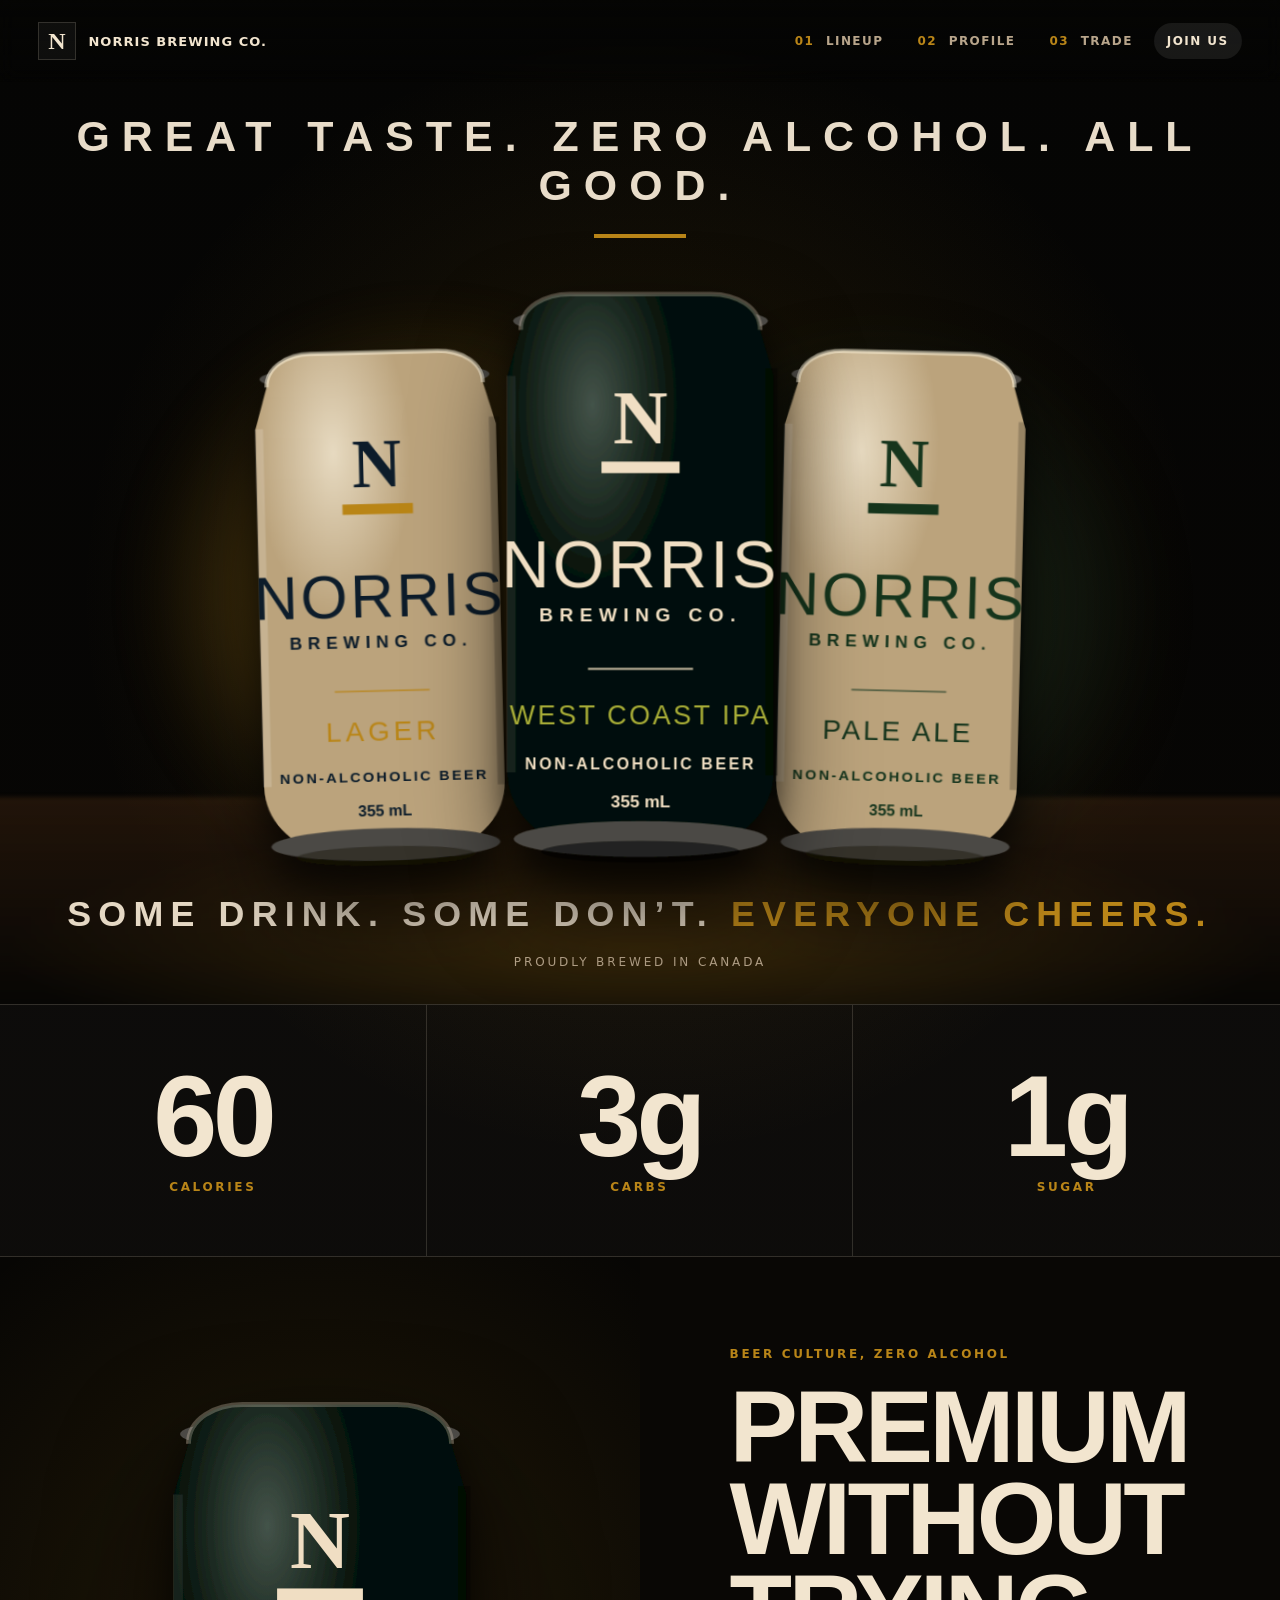
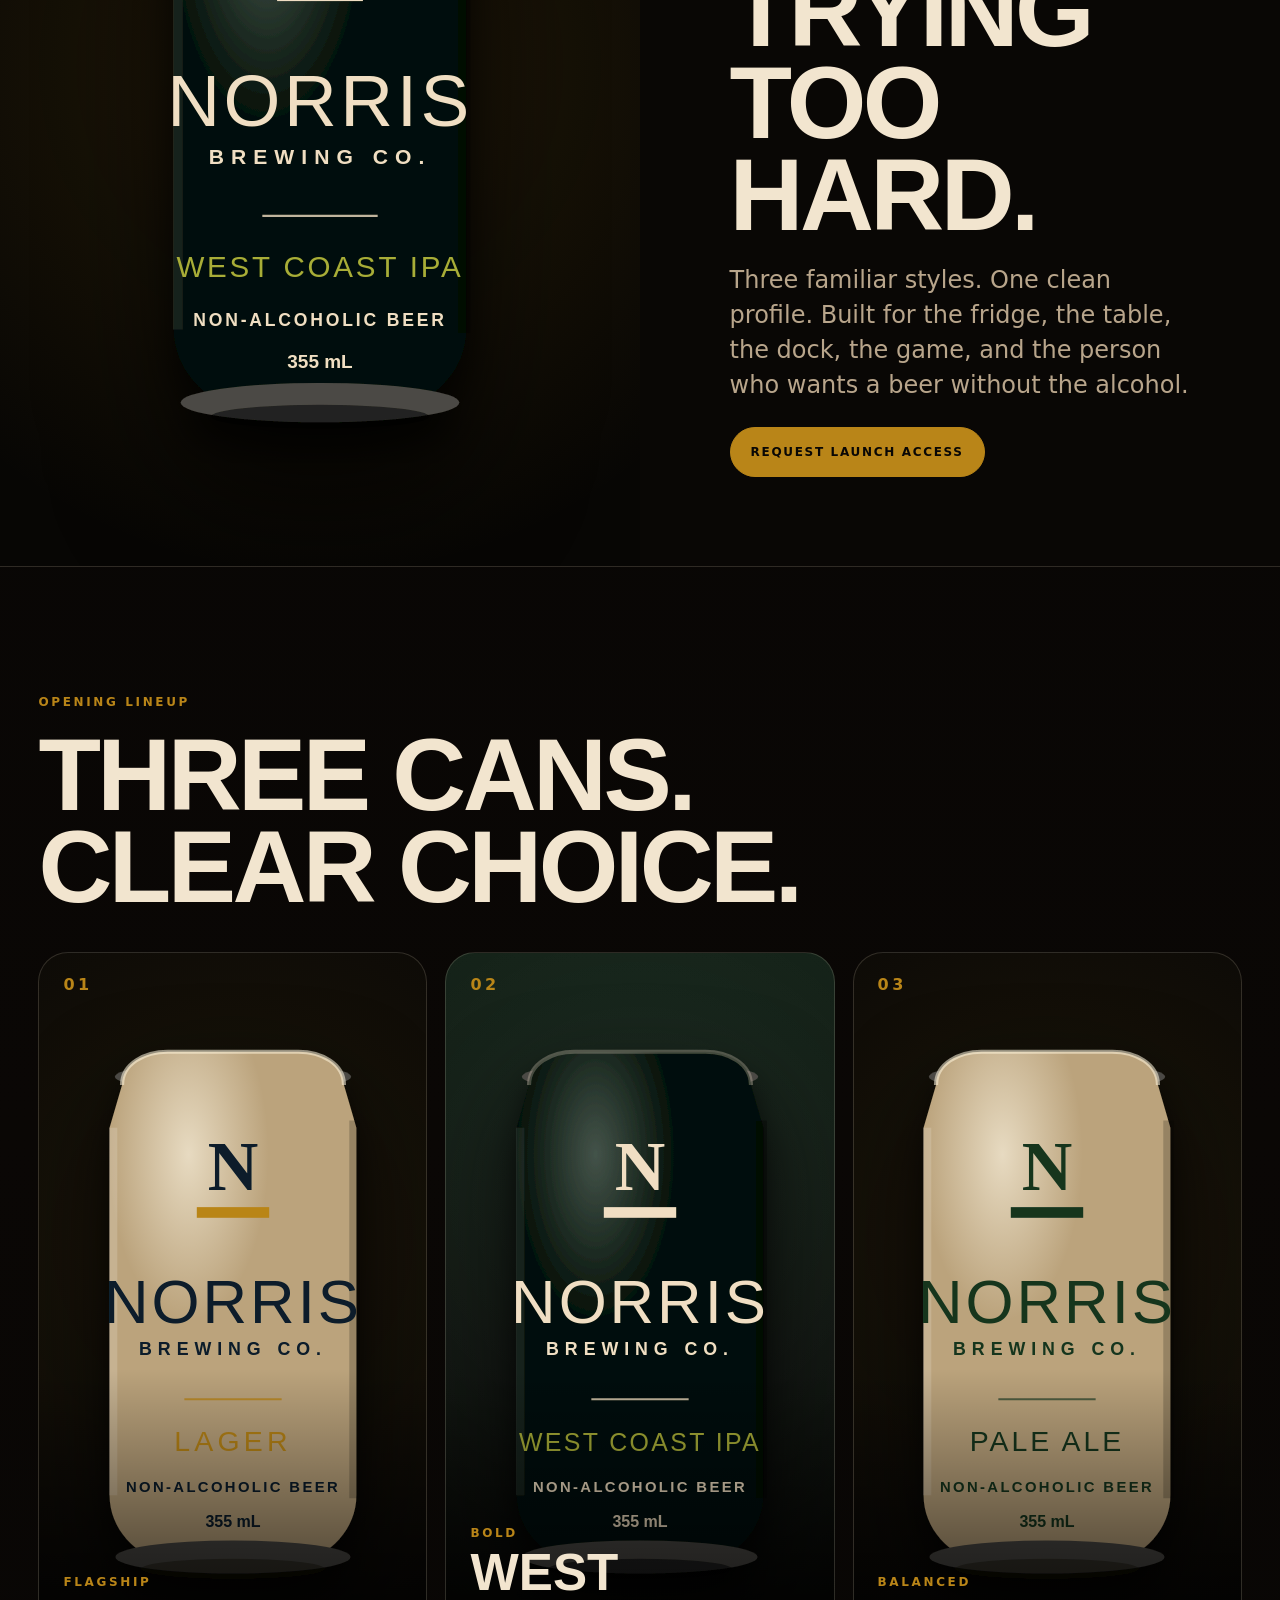
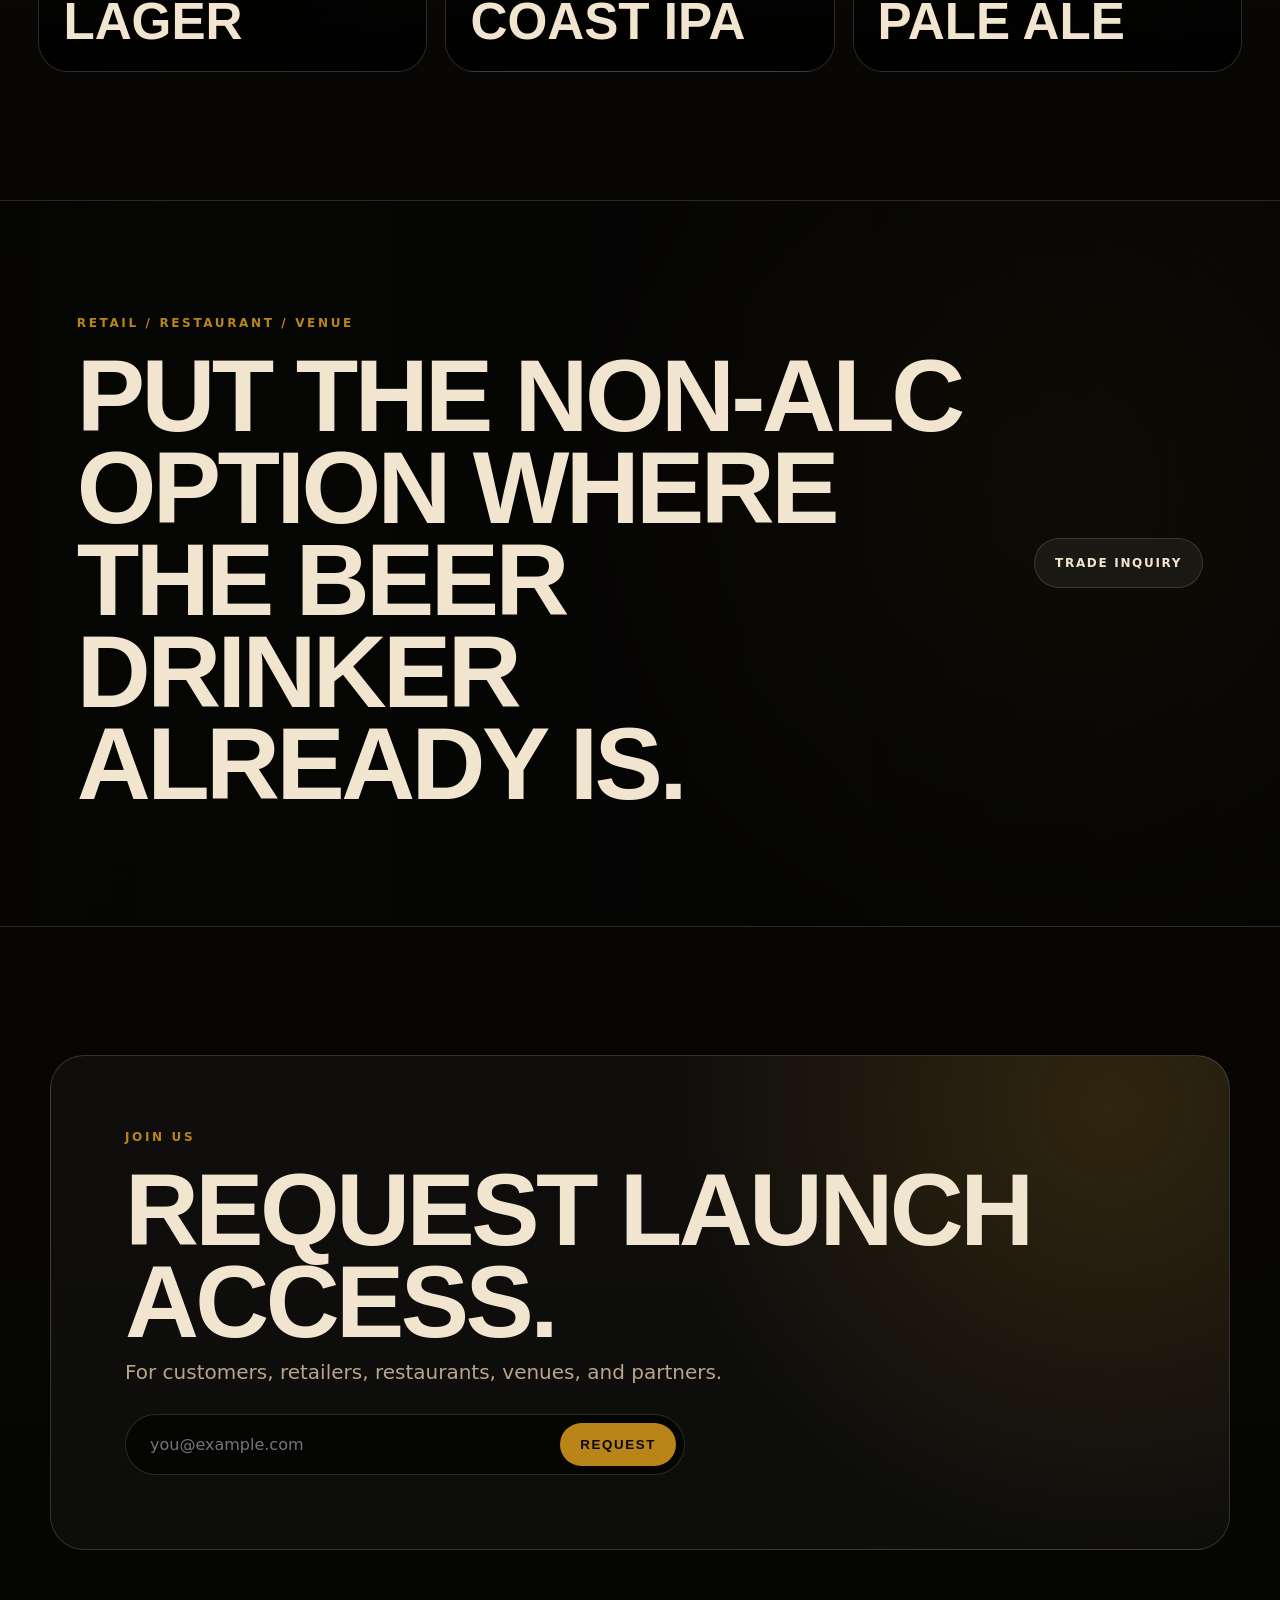
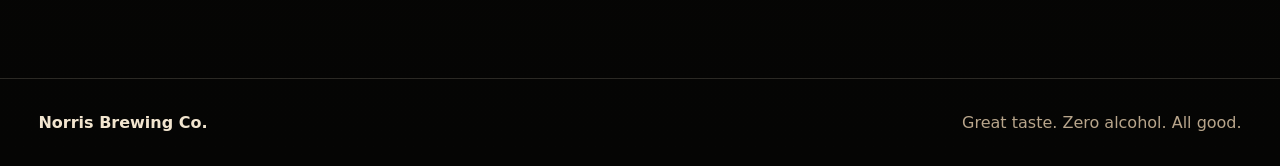
==== commit 26fbe675: "Load mobile can layout stylesheet" ====
--- a/index.html
+++ b/index.html
@@ -12,6 +12,7 @@
   <link rel="preconnect" href="https://fonts.gstatic.com" crossorigin>
   <link href="https://fonts.googleapis.com/css2?family=Inter:wght@500;700;800;900&family=Oswald:wght@500;600;700&display=swap" rel="stylesheet">
   <link rel="stylesheet" href="assets/css/norris-home.css">
+  <link rel="stylesheet" href="assets/css/mobile-can-layout.css">
 </head>
 
 <body>
--- a/assets/css/norris-home.css
+++ b/assets/css/norris-home.css
@@ -0,0 +1,739 @@
+/* Norris Brewing Co. — visual homepage rebuild */
+
+:root {
+  --bg: #050504;
+  --bg-soft: #0b0907;
+  --ink: #f2e5cf;
+  --muted: #b8a58b;
+  --gold: #b98518;
+  --green: #082817;
+  --cream: #ead7b8;
+  --line: rgba(242, 229, 207, .16);
+  --shadow: 0 48px 120px rgba(0, 0, 0, .55);
+  --max: 1280px;
+}
+
+* {
+  box-sizing: border-box;
+}
+
+html {
+  scroll-behavior: smooth;
+}
+
+body {
+  margin: 0;
+  background:
+    radial-gradient(circle at 50% 12%, rgba(185, 133, 24, .16), transparent 35rem),
+    linear-gradient(180deg, #050504 0%, #0a0705 55%, #050504 100%);
+  color: var(--ink);
+  font-family: Inter, system-ui, -apple-system, BlinkMacSystemFont, "Segoe UI", sans-serif;
+  overflow-x: hidden;
+}
+
+body::before {
+  content: "";
+  position: fixed;
+  inset: 0;
+  pointer-events: none;
+  opacity: .18;
+  background-image:
+    linear-gradient(rgba(255,255,255,.055) 1px, transparent 1px),
+    linear-gradient(90deg, rgba(255,255,255,.035) 1px, transparent 1px);
+  background-size: 80px 80px;
+  mask-image: linear-gradient(to bottom, black, transparent 55%);
+}
+
+a {
+  color: inherit;
+  text-decoration: none;
+}
+
+img {
+  display: block;
+  max-width: 100%;
+}
+
+.site-header {
+  position: fixed;
+  inset: 0 0 auto 0;
+  z-index: 50;
+  display: flex;
+  align-items: center;
+  justify-content: space-between;
+  padding: 22px clamp(18px, 3vw, 44px);
+  background: linear-gradient(180deg, rgba(5,5,4,.76), rgba(5,5,4,0));
+  backdrop-filter: blur(10px);
+}
+
+.brand {
+  display: inline-flex;
+  align-items: center;
+  gap: 12px;
+  font-weight: 900;
+  text-transform: uppercase;
+  letter-spacing: .08em;
+  font-size: 13px;
+}
+
+.brand-mark {
+  width: 38px;
+  height: 38px;
+  display: grid;
+  place-items: center;
+  border: 1px solid var(--line);
+  color: var(--ink);
+  font-family: Georgia, serif;
+  font-size: 24px;
+  background: rgba(255,255,255,.04);
+}
+
+.main-nav {
+  display: flex;
+  align-items: center;
+  gap: 8px;
+}
+
+.main-nav a {
+  padding: 11px 13px;
+  border-radius: 999px;
+  color: var(--muted);
+  font-size: 12px;
+  font-weight: 800;
+  letter-spacing: .12em;
+  text-transform: uppercase;
+}
+
+.main-nav a span {
+  color: var(--gold);
+  margin-right: 6px;
+}
+
+.main-nav a:hover,
+.main-nav .nav-cta {
+  color: var(--ink);
+  background: rgba(255,255,255,.08);
+}
+
+.menu-button {
+  display: none;
+  width: 44px;
+  height: 44px;
+  border: 1px solid var(--line);
+  border-radius: 999px;
+  background: rgba(255,255,255,.04);
+  color: var(--ink);
+}
+
+.menu-button span {
+  display: block;
+  height: 2px;
+  width: 18px;
+  margin: 5px auto;
+  background: currentColor;
+}
+
+.hero {
+  position: relative;
+  min-height: 100svh;
+  display: grid;
+  grid-template-rows: auto 1fr auto;
+  align-items: center;
+  padding: 112px clamp(16px, 3vw, 44px) 34px;
+  isolation: isolate;
+  overflow: hidden;
+}
+
+.hero::after {
+  content: "";
+  position: absolute;
+  left: -10vw;
+  right: -10vw;
+  bottom: -11vh;
+  height: 34vh;
+  z-index: -1;
+  background:
+    radial-gradient(ellipse at center, rgba(185, 133, 24, .22), transparent 58%),
+    linear-gradient(180deg, rgba(85, 49, 20, .35), #050504 74%);
+  filter: blur(2px);
+}
+
+.hero-topline {
+  text-align: center;
+  color: #e8dcc9;
+  font-family: Oswald, Inter, sans-serif;
+  font-size: clamp(20px, 3.35vw, 48px);
+  font-weight: 700;
+  letter-spacing: .28em;
+  text-transform: uppercase;
+}
+
+.hero-topline::after {
+  content: "";
+  display: block;
+  width: 92px;
+  height: 4px;
+  margin: 24px auto 0;
+  background: var(--gold);
+}
+
+.hero-stage {
+  position: relative;
+  height: min(72vh, 720px);
+  display: grid;
+  place-items: end center;
+  margin-top: 8px;
+}
+
+.glow {
+  position: absolute;
+  width: 34vw;
+  height: 34vw;
+  border-radius: 999px;
+  filter: blur(50px);
+  opacity: .32;
+}
+
+.glow-left {
+  left: 14%;
+  top: 20%;
+  background: var(--gold);
+}
+
+.glow-right {
+  right: 12%;
+  top: 22%;
+  background: #23462d;
+}
+
+.hero-can {
+  position: absolute;
+  bottom: 0;
+  height: min(69vh, 690px);
+  object-fit: contain;
+  filter: drop-shadow(0 38px 42px rgba(0,0,0,.62));
+  transform-origin: center bottom;
+  will-change: transform;
+}
+
+.can-left {
+  z-index: 1;
+  transform: translateX(-68%) scale(.93) rotate(-1.4deg);
+}
+
+.can-center {
+  z-index: 3;
+  transform: translateX(0) scale(1.03);
+}
+
+.can-right {
+  z-index: 2;
+  transform: translateX(68%) scale(.93) rotate(1.4deg);
+}
+
+.hero-bottom {
+  text-align: center;
+}
+
+.hero-bottom p {
+  margin: 0;
+  font-family: Oswald, Inter, sans-serif;
+  font-size: clamp(20px, 2.8vw, 36px);
+  font-weight: 700;
+  letter-spacing: .2em;
+  text-transform: uppercase;
+  color: #e5d8c4;
+}
+
+.hero-bottom strong {
+  color: var(--gold);
+}
+
+.hero-bottom span {
+  display: inline-flex;
+  margin-top: 20px;
+  font-size: 12px;
+  letter-spacing: .24em;
+  text-transform: uppercase;
+  color: var(--muted);
+}
+
+.scroll-cue {
+  position: absolute;
+  left: 50%;
+  bottom: 18px;
+  transform: translateX(-50%);
+  width: 22px;
+  height: 38px;
+  border: 1px solid var(--line);
+  border-radius: 999px;
+  display: none;
+}
+
+.scroll-cue span {
+  display: block;
+  width: 4px;
+  height: 4px;
+  margin: 8px auto;
+  border-radius: 999px;
+  background: var(--gold);
+}
+
+.proof-strip {
+  display: grid;
+  grid-template-columns: repeat(3, 1fr);
+  border-block: 1px solid var(--line);
+  background: rgba(255,255,255,.025);
+}
+
+.proof-strip div {
+  padding: clamp(30px, 5vw, 62px) 18px;
+  text-align: center;
+  border-right: 1px solid var(--line);
+}
+
+.proof-strip div:last-child {
+  border-right: 0;
+}
+
+.proof-strip strong {
+  display: block;
+  font-family: Oswald, Inter, sans-serif;
+  font-size: clamp(58px, 9vw, 128px);
+  line-height: .86;
+  letter-spacing: -.04em;
+}
+
+.proof-strip span {
+  display: block;
+  margin-top: 14px;
+  color: var(--gold);
+  font-size: 12px;
+  font-weight: 900;
+  letter-spacing: .22em;
+  text-transform: uppercase;
+}
+
+.image-split {
+  min-height: 95svh;
+  display: grid;
+  grid-template-columns: 1fr 1fr;
+  border-bottom: 1px solid var(--line);
+}
+
+.split-visual {
+  position: relative;
+  display: grid;
+  place-items: center;
+  overflow: hidden;
+  background:
+    radial-gradient(circle at 50% 45%, rgba(185,133,24,.16), transparent 32rem),
+    #070604;
+}
+
+.split-visual img {
+  height: min(78vh, 760px);
+  filter: drop-shadow(0 54px 58px rgba(0,0,0,.68));
+}
+
+.split-copy {
+  display: flex;
+  flex-direction: column;
+  justify-content: center;
+  padding: clamp(34px, 7vw, 110px);
+  background: #090705;
+}
+
+.eyebrow {
+  margin: 0 0 20px;
+  color: var(--gold);
+  font-size: 12px;
+  font-weight: 900;
+  letter-spacing: .22em;
+  text-transform: uppercase;
+}
+
+h1, h2, h3, p {
+  margin-top: 0;
+}
+
+.split-copy h1,
+.section-head h2,
+.trade h2,
+.join h2 {
+  margin-bottom: 22px;
+  font-family: Oswald, Inter, sans-serif;
+  font-size: clamp(52px, 8vw, 112px);
+  line-height: .9;
+  letter-spacing: -.035em;
+  text-transform: uppercase;
+}
+
+.tight-copy {
+  max-width: 560px;
+  color: var(--muted);
+  font-size: clamp(18px, 2vw, 24px);
+  line-height: 1.45;
+}
+
+.button {
+  display: inline-flex;
+  align-items: center;
+  justify-content: center;
+  width: fit-content;
+  min-height: 50px;
+  padding: 14px 20px;
+  border-radius: 999px;
+  border: 1px solid var(--line);
+  font-weight: 900;
+  font-size: 12px;
+  letter-spacing: .14em;
+  text-transform: uppercase;
+}
+
+.button.primary {
+  color: #090705;
+  background: var(--gold);
+  border-color: var(--gold);
+}
+
+.button.ghost {
+  color: var(--ink);
+  background: rgba(255,255,255,.06);
+}
+
+.lineup {
+  padding: clamp(76px, 10vw, 140px) clamp(16px, 3vw, 44px);
+}
+
+.section-head {
+  max-width: var(--max);
+  margin: 0 auto 38px;
+}
+
+.section-head h2 {
+  max-width: 900px;
+}
+
+.product-grid {
+  max-width: 1440px;
+  margin: 0 auto;
+  display: grid;
+  grid-template-columns: repeat(3, 1fr);
+  gap: 18px;
+}
+
+.product-card {
+  position: relative;
+  min-height: 720px;
+  border: 1px solid var(--line);
+  border-radius: 30px;
+  overflow: hidden;
+  display: grid;
+  place-items: center;
+  background:
+    radial-gradient(circle at 50% 40%, rgba(185,133,24,.12), transparent 28rem),
+    #080706;
+}
+
+.product-card::after {
+  content: "";
+  position: absolute;
+  inset: auto 0 0;
+  height: 42%;
+  background: linear-gradient(180deg, transparent, rgba(0,0,0,.82));
+}
+
+.product-card img {
+  height: 600px;
+  max-width: 92%;
+  object-fit: contain;
+  filter: drop-shadow(0 42px 46px rgba(0,0,0,.62));
+  transition: transform .45s ease;
+}
+
+.product-card:hover img {
+  transform: translateY(-10px) scale(1.025);
+}
+
+.product-card.featured {
+  background:
+    radial-gradient(circle at 50% 34%, rgba(255,255,255,.08), transparent 28rem),
+    linear-gradient(180deg, #0e1d13, #070604);
+}
+
+.product-number {
+  position: absolute;
+  top: 22px;
+  left: 24px;
+  color: var(--gold);
+  font-weight: 900;
+  letter-spacing: .22em;
+  z-index: 2;
+}
+
+.product-meta {
+  position: absolute;
+  z-index: 2;
+  left: 24px;
+  right: 24px;
+  bottom: 24px;
+}
+
+.product-meta span {
+  color: var(--gold);
+  font-size: 12px;
+  font-weight: 900;
+  letter-spacing: .22em;
+  text-transform: uppercase;
+}
+
+.product-meta h3 {
+  margin: 8px 0 0;
+  font-family: Oswald, Inter, sans-serif;
+  font-size: clamp(38px, 4vw, 62px);
+  line-height: .95;
+  text-transform: uppercase;
+}
+
+.trade {
+  min-height: 54svh;
+  display: grid;
+  grid-template-columns: 1fr auto;
+  gap: 28px;
+  align-items: center;
+  padding: clamp(70px, 9vw, 130px) clamp(16px, 6vw, 90px);
+  border-block: 1px solid var(--line);
+  background:
+    linear-gradient(90deg, rgba(5,5,4,.92), rgba(5,5,4,.72)),
+    radial-gradient(circle at 82% 40%, rgba(185,133,24,.20), transparent 30rem);
+}
+
+.trade h2 {
+  max-width: 980px;
+  margin-bottom: 0;
+}
+
+.join {
+  padding: clamp(80px, 10vw, 150px) clamp(16px, 3vw, 44px);
+}
+
+.join-panel {
+  max-width: 1180px;
+  margin: 0 auto;
+  border: 1px solid var(--line);
+  border-radius: 34px;
+  padding: clamp(34px, 6vw, 74px);
+  background:
+    radial-gradient(circle at 90% 10%, rgba(185,133,24,.20), transparent 28rem),
+    rgba(255,255,255,.035);
+}
+
+.join-panel h2 {
+  margin-bottom: 12px;
+}
+
+.join-panel p:not(.eyebrow) {
+  color: var(--muted);
+  font-size: 20px;
+}
+
+.email-form {
+  display: flex;
+  gap: 8px;
+  max-width: 560px;
+  margin-top: 30px;
+  padding: 8px;
+  border-radius: 999px;
+  border: 1px solid var(--line);
+  background: #050504;
+}
+
+.email-form input {
+  flex: 1;
+  min-width: 0;
+  border: 0;
+  outline: 0;
+  background: transparent;
+  color: var(--ink);
+  font: inherit;
+  padding: 0 16px;
+}
+
+.email-form button {
+  border: 0;
+  border-radius: 999px;
+  padding: 14px 20px;
+  background: var(--gold);
+  color: #070604;
+  font-weight: 900;
+  letter-spacing: .12em;
+  text-transform: uppercase;
+  cursor: pointer;
+}
+
+.footer {
+  display: flex;
+  justify-content: space-between;
+  gap: 20px;
+  padding: 34px clamp(16px, 3vw, 44px);
+  border-top: 1px solid var(--line);
+  color: var(--muted);
+}
+
+.footer strong {
+  color: var(--ink);
+}
+
+@media (max-width: 980px) {
+  .site-header {
+    position: sticky;
+    background: rgba(5,5,4,.86);
+  }
+
+  .menu-button {
+    display: block;
+  }
+
+  .main-nav {
+    position: absolute;
+    top: 74px;
+    left: 16px;
+    right: 16px;
+    display: none;
+    flex-direction: column;
+    align-items: stretch;
+    padding: 12px;
+    border: 1px solid var(--line);
+    border-radius: 22px;
+    background: rgba(5,5,4,.96);
+  }
+
+  .main-nav.open {
+    display: flex;
+  }
+
+  .main-nav a {
+    text-align: center;
+  }
+
+  .hero {
+    padding-top: 42px;
+  }
+
+  .hero-stage {
+    height: 64vh;
+  }
+
+  .hero-can {
+    height: min(62vh, 600px);
+  }
+
+  .can-left {
+    transform: translateX(-48%) scale(.82) rotate(-1deg);
+  }
+
+  .can-center {
+    transform: translateX(0) scale(.92);
+  }
+
+  .can-right {
+    transform: translateX(48%) scale(.82) rotate(1deg);
+  }
+
+  .image-split,
+  .trade {
+    grid-template-columns: 1fr;
+  }
+
+  .product-grid {
+    grid-template-columns: 1fr;
+  }
+
+  .product-card {
+    min-height: 620px;
+  }
+
+  .footer {
+    display: block;
+  }
+
+  .footer span {
+    display: block;
+    margin-top: 8px;
+  }
+}
+
+@media (max-width: 640px) {
+  .brand span:last-child {
+    display: none;
+  }
+
+  .hero-topline {
+    font-size: 18px;
+    letter-spacing: .18em;
+  }
+
+  .hero-stage {
+    height: 58vh;
+  }
+
+  .hero-can {
+    height: 53vh;
+  }
+
+  .can-left {
+    transform: translateX(-42%) scale(.72) rotate(-1deg);
+  }
+
+  .can-center {
+    transform: translateX(0) scale(.83);
+  }
+
+  .can-right {
+    transform: translateX(42%) scale(.72) rotate(1deg);
+  }
+
+  .hero-bottom p {
+    font-size: 18px;
+    letter-spacing: .12em;
+  }
+
+  .proof-strip {
+    grid-template-columns: 1fr;
+  }
+
+  .proof-strip div {
+    border-right: 0;
+    border-bottom: 1px solid var(--line);
+  }
+
+  .proof-strip div:last-child {
+    border-bottom: 0;
+  }
+
+  .split-copy {
+    padding: 60px 18px;
+  }
+
+  .split-visual img {
+    height: 58vh;
+  }
+
+  .product-card {
+    min-height: 520px;
+  }
+
+  .product-card img {
+    height: 440px;
+  }
+
+  .email-form {
+    display: grid;
+    border-radius: 22px;
+  }
+
+  .email-form input {
+    padding: 14px 12px;
+  }
+}
--- a/assets/css/mobile-can-layout.css
+++ b/assets/css/mobile-can-layout.css
@@ -0,0 +1,2 @@
+.hero-can,.product-card img,.product-hero-art img,.can-lineup img{aspect-ratio:3/5;object-fit:contain}
+@media(max-width:640px){.hero{min-height:92svh;padding-top:34px;padding-bottom:78px}.hero-topline{font-size:16px;line-height:1.55;letter-spacing:.16em}.hero-topline:after{margin-top:16px}.hero-stage{height:46vh;margin-top:0;place-items:center}.hero-can{bottom:auto;top:50%;height:43vh}.can-left{transform:translate(-47%,-50%) scale(.76) rotate(-2deg)}.can-center{transform:translate(0,-50%) scale(.9)}.can-right{transform:translate(47%,-50%) scale(.76) rotate(2deg)}.hero-bottom{position:relative;margin-top:-10px}.hero-bottom p{font-size:15px;line-height:1.45;letter-spacing:.13em}.hero-bottom span{margin-top:10px;font-size:10px}.product-card img{height:390px}.product-hero-art img{height:min(70vw,430px)}}
